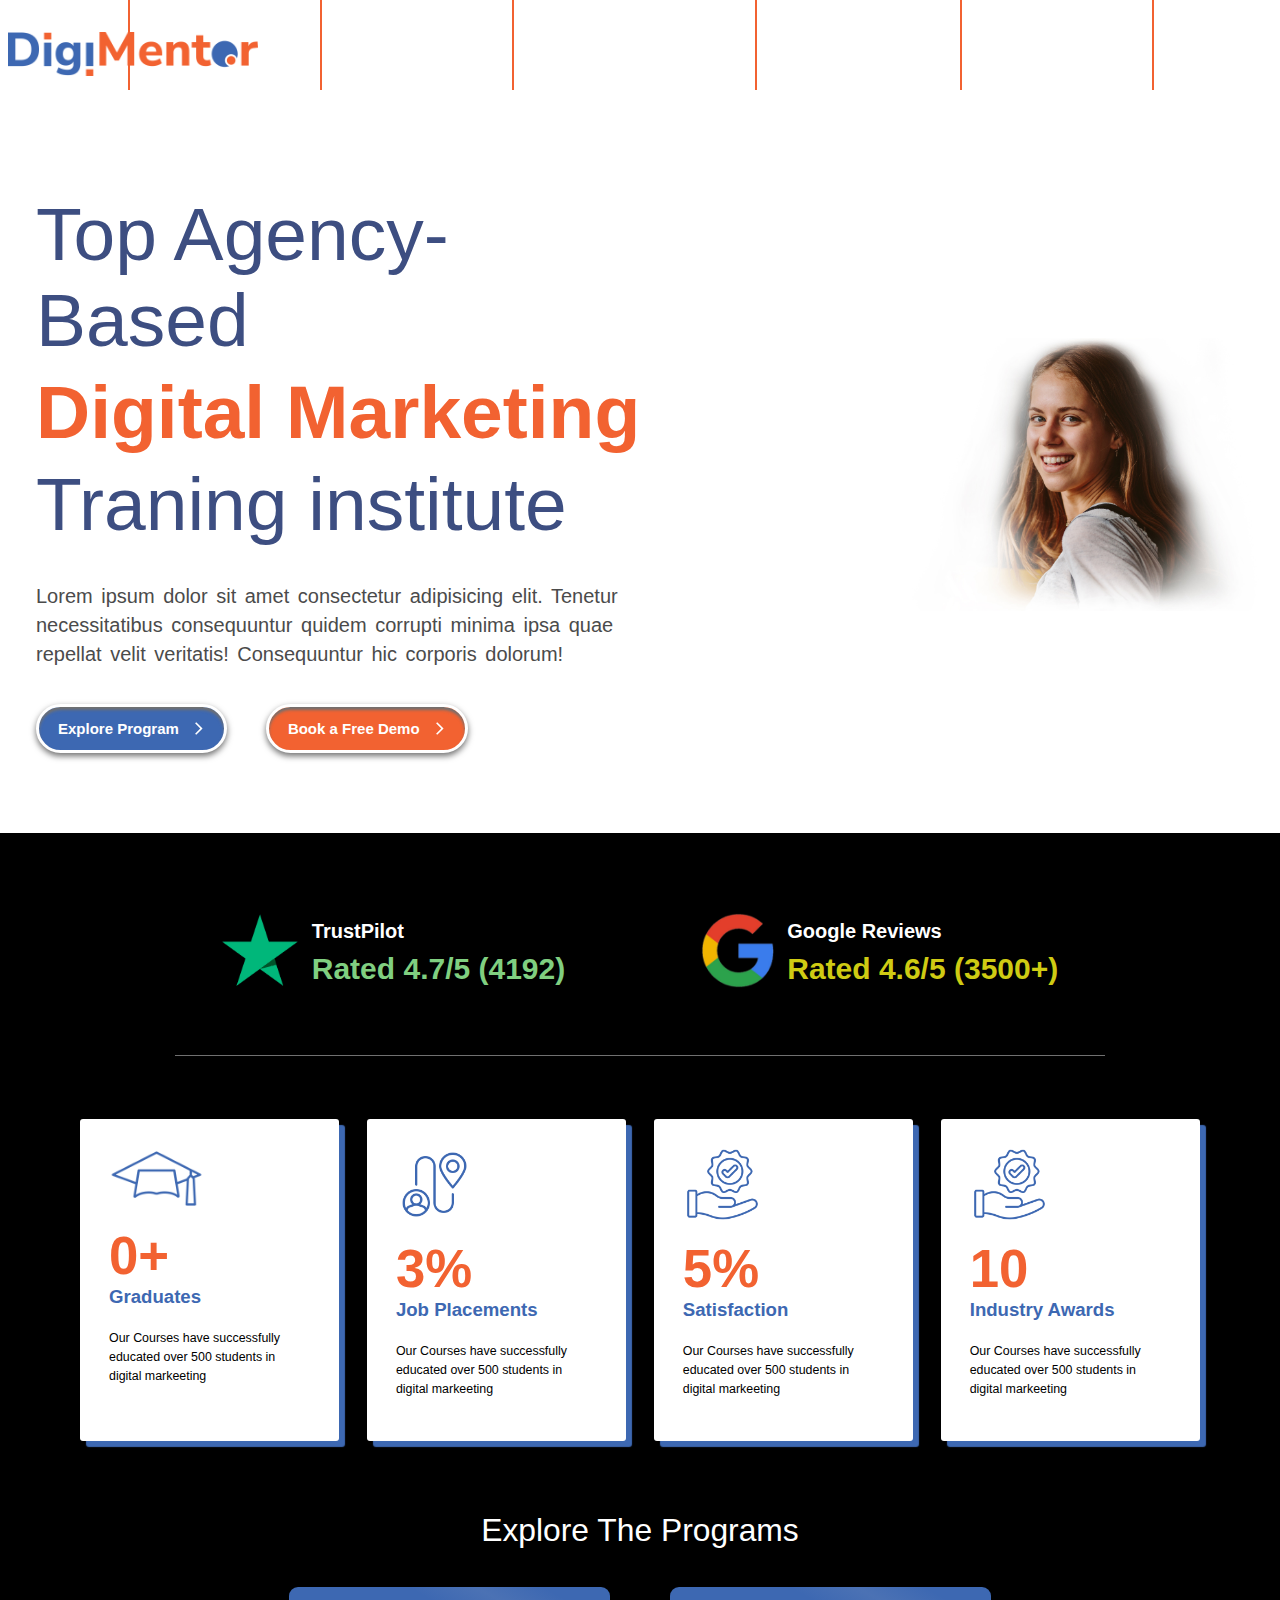
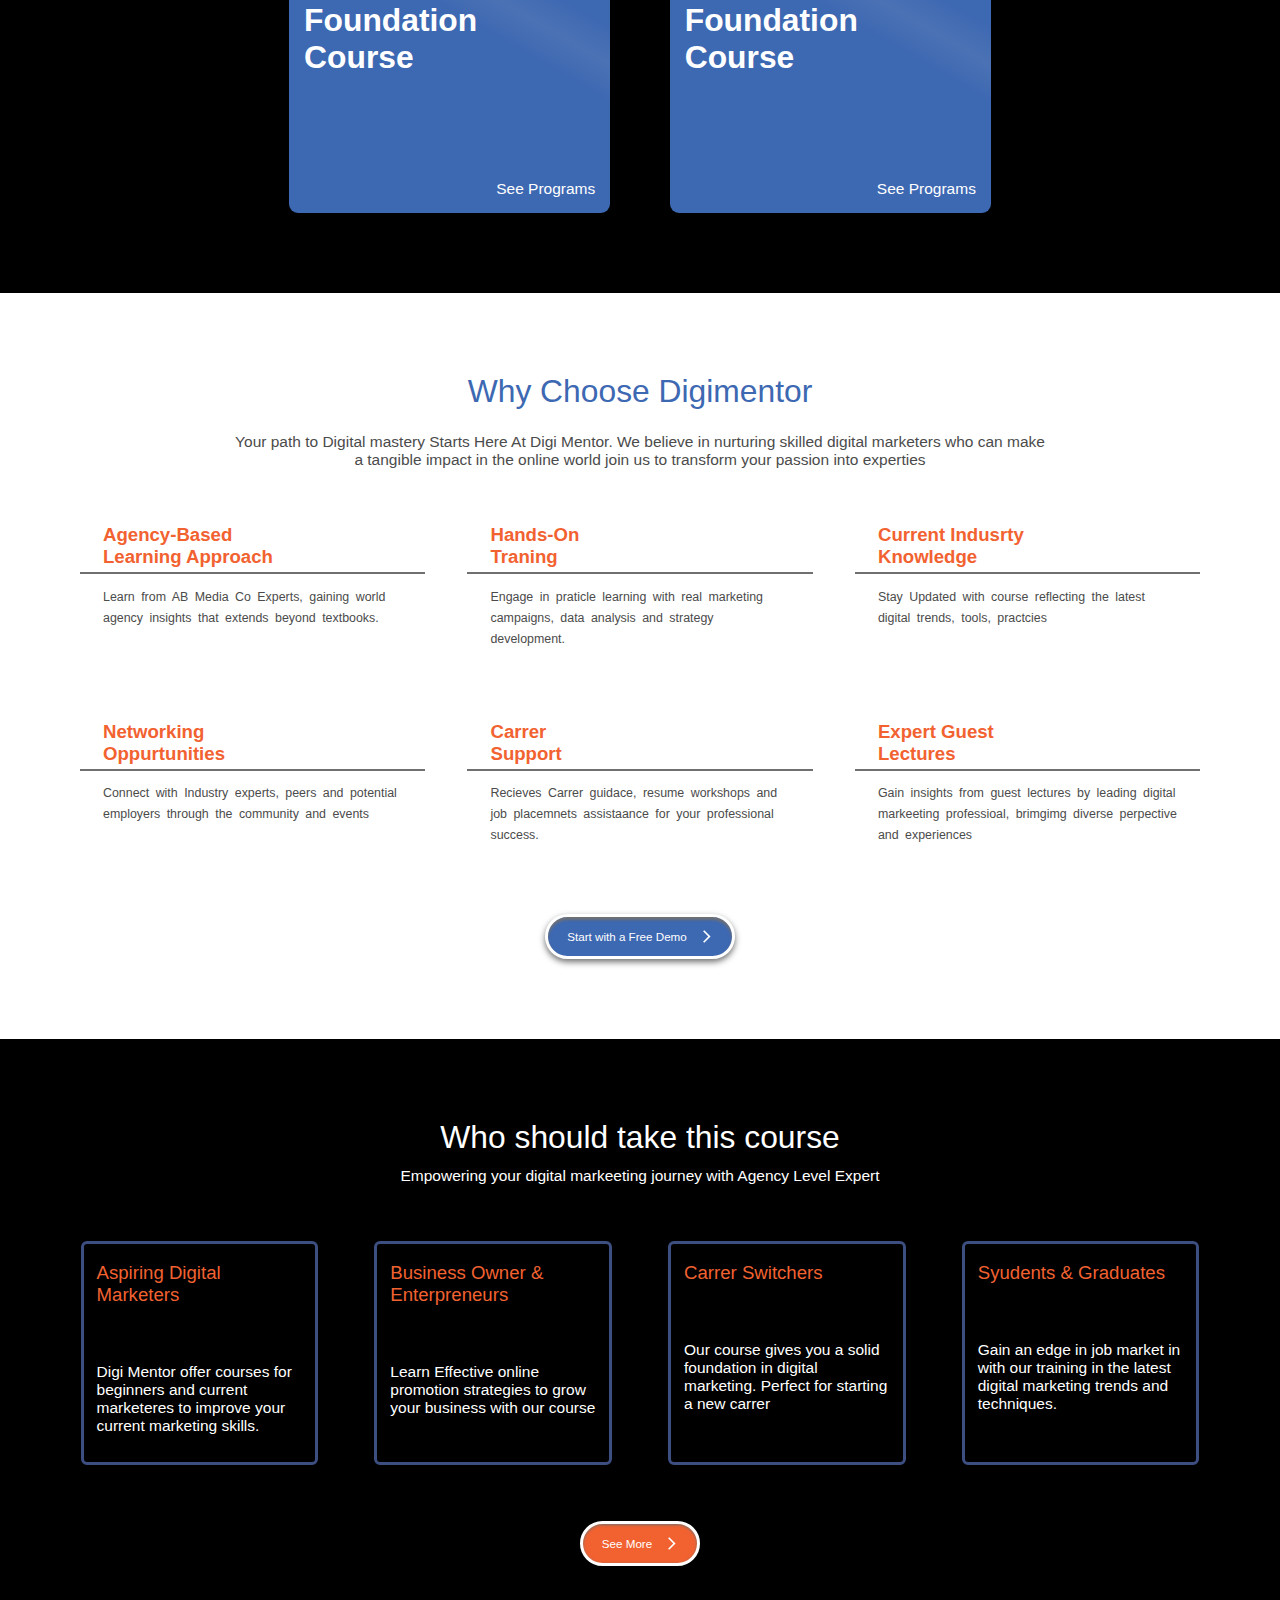
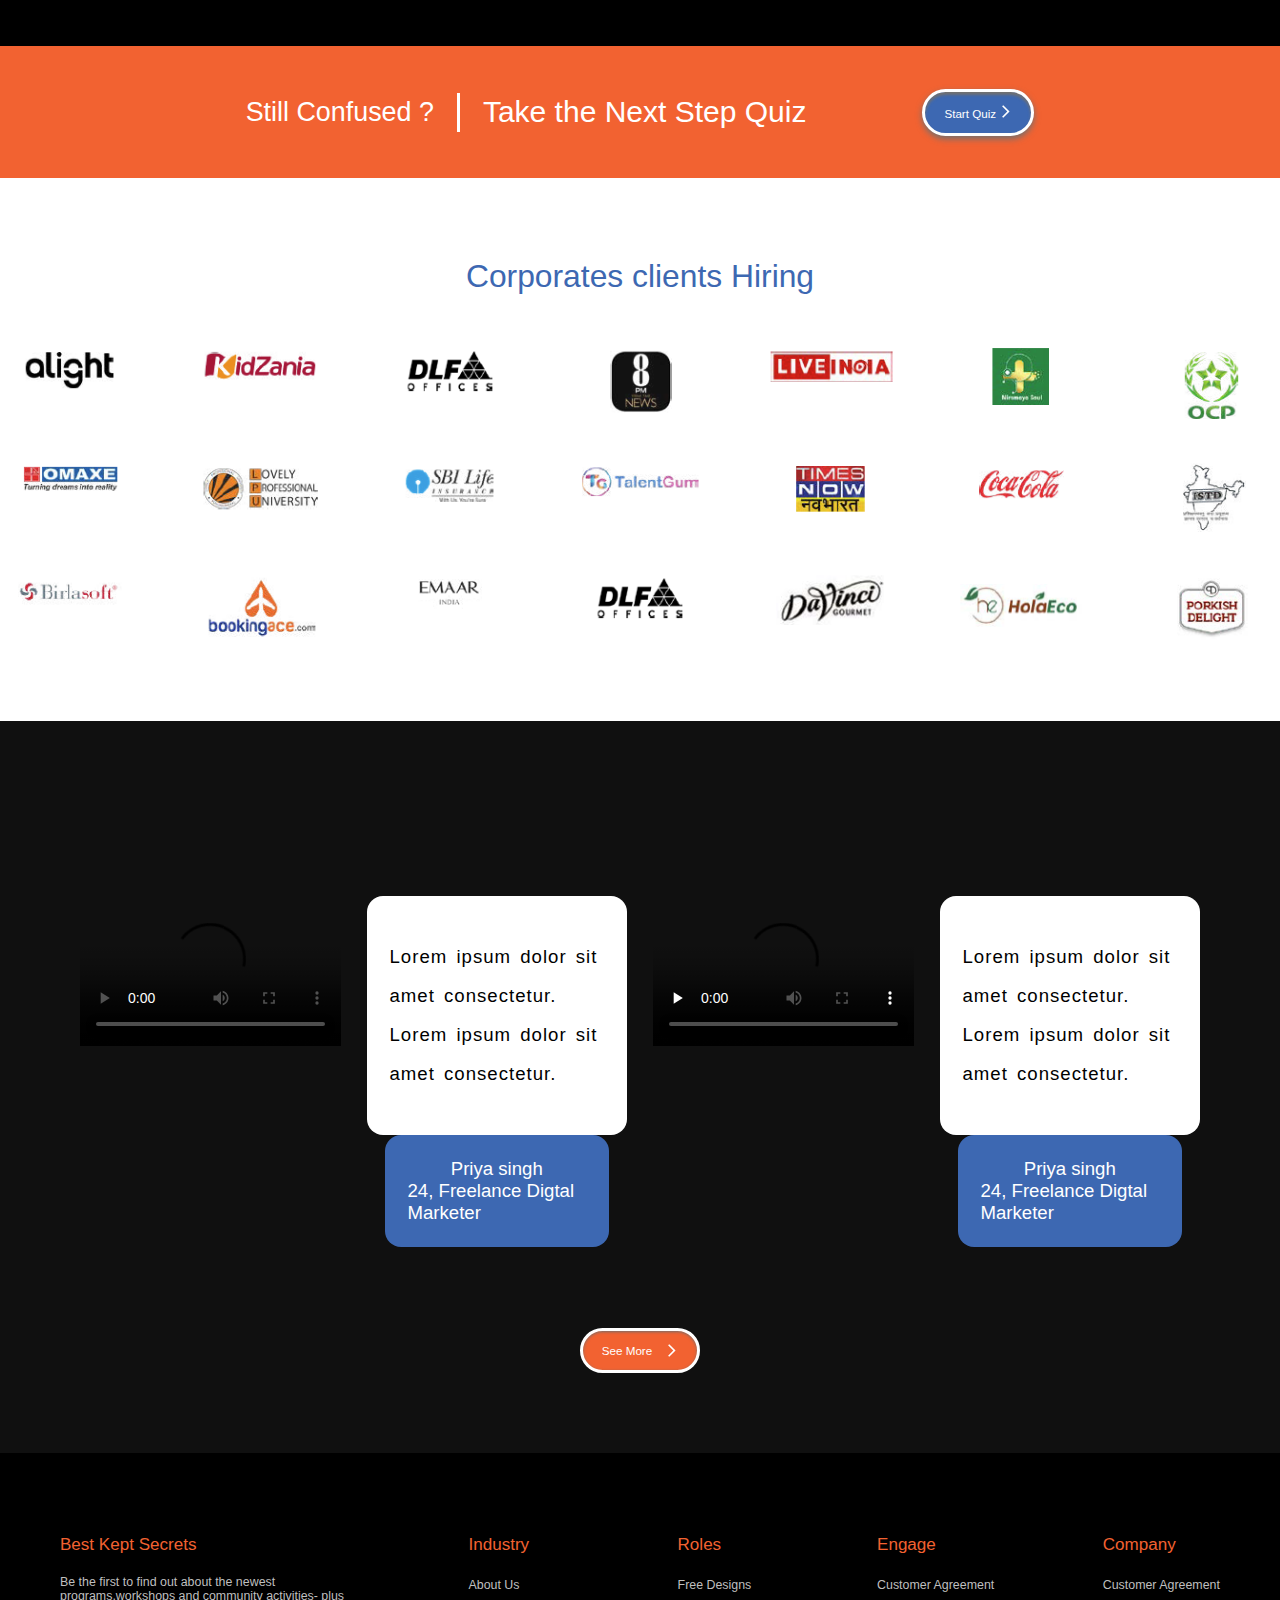
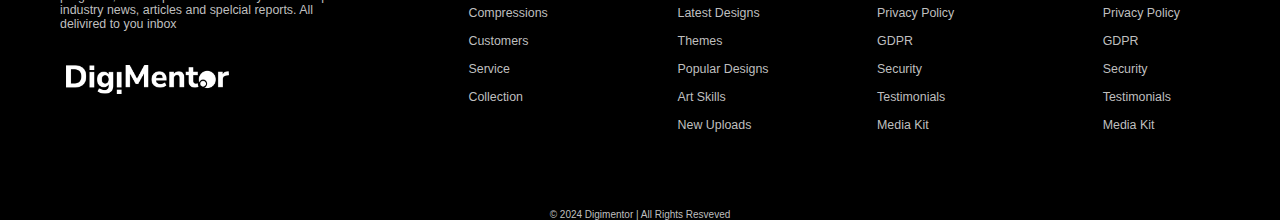
==== index.html @ bb0f3cc3 "Animation on logo" ====
<!DOCTYPE html>
<html lang="en">

<head>
    <meta charset="UTF-8">
    <meta name="viewport" content="width=device-width, initial-scale=1.0">
    <title>DIGIMENTOR</title>
    <link rel="preconnect" href="https://fonts.googleapis.com">
    <link rel="preconnect" href="https://fonts.gstatic.com" crossorigin>
    <link
        href="https://fonts.googleapis.com/css2?family=Nunito+Sans:ital,opsz,wght@0,6..12,200..1000;1,6..12,200..1000&display=swap"
        rel="stylesheet">
    <link rel="stylesheet" href="https://cdn.jsdelivr.net/npm/swiper@11/swiper-bundle.min.css" />
    <link rel="stylesheet" href="hp.css">
</head>

<body>

    <!-- <custom-header></custom-header> -->

    <div class="digi_whole light">

        <!-- animation -->
        <div class="allcol">
            <!-- <div class="grey_line1"> -->
            <div id="lineh1"></div>
            <!-- </div> -->
            <!-- <div class="grey_line2"> -->
            <div id="lineh2"></div>
            <!-- </div> -->
            <!-- <div class="grey_line3"> -->
            <div id="lineh3"></div>
            <!-- </div> -->
            <!-- <div class="grey_line6"> -->
            <div id="lineh6"></div>
            <!-- </div> -->
            <!-- <div class="grey_line4"> -->
            <div id="lineh4"></div>
            <!-- </div> -->
            <!-- <div class="grey_line5"> -->
            <div id="lineh5"></div>
            <!-- </div> -->
        </div>

        <div class="digimenu page-width">
            <div class="sitelogo">
                <img src="Assets/site-logo.png">
            </div>
            <div class="digioptions">
                <!-- <a href="">About</a>
                <a href="">Upskill Your Team</a> -->
                <!-- <div class="mob_optns">
                    <img src="Assets/" alt="menu">
                </div> -->
            </div>
        </div>


        <!-- top-banner -->
        <div class="swiper mySwiper swipe_style">
            <div class="swiper-wrapper">

                <div class="swiper-slide slide_style">
                    <div class="swipe_left_head">
                        <div class="head_pd">
                            <div class="pd_bold">
                                <p>Top Agency-Based</p><span>Digital Marketing</span>
                                <p>Traning institute</p>
                            </div>
                            <div class="pd_para">
                                Lorem ipsum dolor sit amet consectetur adipisicing elit. Tenetur necessitatibus
                                consequuntur quidem corrupti minima ipsa quae repellat velit veritatis! Consequuntur hic
                                corporis dolorum!
                            </div>
                        </div>
                        <div class="swipe_btn">

                            <div class="bannre_txt-btn bgcollght">
                                <span>Explore Program</span>
                                <svg width="13px" height="13px" viewBox="0 0 16 16"
                                    xmlns:dc="http://purl.org/dc/elements/1.1/"
                                    xmlns:cc="http://creativecommons.org/ns#"
                                    xmlns:rdf="http://www.w3.org/1999/02/22-rdf-syntax-ns#"
                                    xmlns="http://www.w3.org/2000/svg" id="svg2" version="1.1" fill="#fff"
                                    stroke="#fff">
                                    <g id="SVGRepo_bgCarrier" stroke-width="0"></g>
                                    <g id="SVGRepo_tracerCarrier" stroke-linecap="round" stroke-linejoin="round"></g>
                                    <g id="SVGRepo_iconCarrier">
                                        <metadata id="metadata7">
                                            <rdf:rdf>
                                                <cc:work>
                                                    <dc:format>image/svg+xml</dc:format>
                                                    <dc:type rdf:resource="http://purl.org/dc/dcmitype/StillImage">
                                                    </dc:type>
                                                    <dc:title></dc:title>
                                                    <dc:date>2021</dc:date>
                                                    <dc:creator>
                                                        <cc:agent>
                                                            <dc:title>Timothée Giet</dc:title>
                                                        </cc:agent>
                                                    </dc:creator>
                                                    <cc:license
                                                        rdf:resource="http://creativecommons.org/licenses/by-sa/4.0/">
                                                    </cc:license>
                                                </cc:work>
                                                <cc:license rdf:about="http://creativecommons.org/licenses/by-sa/4.0/">
                                                    <cc:permits
                                                        rdf:resource="http://creativecommons.org/ns#fffReproduction">
                                                    </cc:permits>
                                                    <cc:permits
                                                        rdf:resource="http://creativecommons.org/ns#fffDistribution">
                                                    </cc:permits>
                                                    <cc:requires rdf:resource="http://creativecommons.org/ns#fffNotice">
                                                    </cc:requires>
                                                    <cc:requires
                                                        rdf:resource="http://creativecommons.org/ns#fffAttribution">
                                                    </cc:requires>
                                                    <cc:permits
                                                        rdf:resource="http://creativecommons.org/ns#fffDerivativeWorks">
                                                    </cc:permits>
                                                    <cc:requires
                                                        rdf:resource="http://creativecommons.org/ns#fffShareAlike">
                                                    </cc:requires>
                                                </cc:license>
                                            </rdf:rdf>
                                        </metadata>
                                        <g id="layer1" transform="rotate(45 1254.793 524.438)">
                                            <path
                                                style="fill:#fff;fill-opacity:1;fill-rule:evenodd;stroke:none;stroke-width:1px;stroke-linecap:butt;stroke-linejoin:miter;stroke-opacity:1"
                                                d="M11.532 1048.341H9.536v-9h-9v-2h11z" id="path4179"></path>
                                        </g>
                                    </g>
                                </svg>
                            </div>


                            <div class="bannre_txt-btn bgcolorng">
                                <span> Book a Free Demo </span>
                                <svg width="13px" height="13px" viewBox="0 0 16 16"
                                    xmlns:dc="http://purl.org/dc/elements/1.1/"
                                    xmlns:cc="http://creativecommons.org/ns#"
                                    xmlns:rdf="http://www.w3.org/1999/02/22-rdf-syntax-ns#"
                                    xmlns="http://www.w3.org/2000/svg" id="svg2" version="1.1" fill="#fff"
                                    stroke="#fff">
                                    <g id="SVGRepo_bgCarrier" stroke-width="0"></g>
                                    <g id="SVGRepo_tracerCarrier" stroke-linecap="round" stroke-linejoin="round"></g>
                                    <g id="SVGRepo_iconCarrier">
                                        <metadata id="metadata7">
                                            <rdf:rdf>
                                                <cc:work>
                                                    <dc:format>image/svg+xml</dc:format>
                                                    <dc:type rdf:resource="http://purl.org/dc/dcmitype/StillImage">
                                                    </dc:type>
                                                    <dc:title></dc:title>
                                                    <dc:date>2021</dc:date>
                                                    <dc:creator>
                                                        <cc:agent>
                                                            <dc:title>Timothée Giet</dc:title>
                                                        </cc:agent>
                                                    </dc:creator>
                                                    <cc:license
                                                        rdf:resource="http://creativecommons.org/licenses/by-sa/4.0/">
                                                    </cc:license>
                                                </cc:work>
                                                <cc:license rdf:about="http://creativecommons.org/licenses/by-sa/4.0/">
                                                    <cc:permits
                                                        rdf:resource="http://creativecommons.org/ns#fffReproduction">
                                                    </cc:permits>
                                                    <cc:permits
                                                        rdf:resource="http://creativecommons.org/ns#fffDistribution">
                                                    </cc:permits>
                                                    <cc:requires rdf:resource="http://creativecommons.org/ns#fffNotice">
                                                    </cc:requires>
                                                    <cc:requires
                                                        rdf:resource="http://creativecommons.org/ns#fffAttribution">
                                                    </cc:requires>
                                                    <cc:permits
                                                        rdf:resource="http://creativecommons.org/ns#fffDerivativeWorks">
                                                    </cc:permits>
                                                    <cc:requires
                                                        rdf:resource="http://creativecommons.org/ns#fffShareAlike">
                                                    </cc:requires>
                                                </cc:license>
                                            </rdf:rdf>
                                        </metadata>
                                        <g id="layer1" transform="rotate(45 1254.793 524.438)">
                                            <path
                                                style="fill:#fff;fill-opacity:1;fill-rule:evenodd;stroke:none;stroke-width:1px;stroke-linecap:butt;stroke-linejoin:miter;stroke-opacity:1"
                                                d="M11.532 1048.341H9.536v-9h-9v-2h11z" id="path4179"></path>
                                        </g>
                                    </g>
                                </svg>
                            </div>

                        </div>
                    </div>
                    <div class="swipe_right_head">
                        <img src="Assets/banner.jpg" alt="banner">
                    </div>
                </div>


                <div class="swiper-slide slide_style">
                    <div class="swipe_left_head">
                        <div class="head_pd">
                            <div class="pd_bold">
                                <p>Top Agency-Based</p><span>Digital Marketing</span>
                                <p>Traning institute</p>
                            </div>
                            <div class="pd_para">
                                Lorem ipsum dolor sit amet consectetur adipisicing elit. Tenetur necessitatibus
                                consequuntur quidem corrupti minima ipsa quae repellat velit veritatis! Consequuntur hic
                                corporis dolorum!
                            </div>
                        </div>
                        <div class="swipe_btn">

                            <div class="bannre_txt-btn bgcollght">
                                <span>Explore Program</span>
                                <svg width="13px" height="13px" viewBox="0 0 16 16"
                                    xmlns:dc="http://purl.org/dc/elements/1.1/"
                                    xmlns:cc="http://creativecommons.org/ns#"
                                    xmlns:rdf="http://www.w3.org/1999/02/22-rdf-syntax-ns#"
                                    xmlns="http://www.w3.org/2000/svg" id="svg2" version="1.1" fill="#fff"
                                    stroke="#fff">
                                    <g id="SVGRepo_bgCarrier" stroke-width="0"></g>
                                    <g id="SVGRepo_tracerCarrier" stroke-linecap="round" stroke-linejoin="round"></g>
                                    <g id="SVGRepo_iconCarrier">
                                        <metadata id="metadata7">
                                            <rdf:rdf>
                                                <cc:work>
                                                    <dc:format>image/svg+xml</dc:format>
                                                    <dc:type rdf:resource="http://purl.org/dc/dcmitype/StillImage">
                                                    </dc:type>
                                                    <dc:title></dc:title>
                                                    <dc:date>2021</dc:date>
                                                    <dc:creator>
                                                        <cc:agent>
                                                            <dc:title>Timothée Giet</dc:title>
                                                        </cc:agent>
                                                    </dc:creator>
                                                    <cc:license
                                                        rdf:resource="http://creativecommons.org/licenses/by-sa/4.0/">
                                                    </cc:license>
                                                </cc:work>
                                                <cc:license rdf:about="http://creativecommons.org/licenses/by-sa/4.0/">
                                                    <cc:permits
                                                        rdf:resource="http://creativecommons.org/ns#fffReproduction">
                                                    </cc:permits>
                                                    <cc:permits
                                                        rdf:resource="http://creativecommons.org/ns#fffDistribution">
                                                    </cc:permits>
                                                    <cc:requires rdf:resource="http://creativecommons.org/ns#fffNotice">
                                                    </cc:requires>
                                                    <cc:requires
                                                        rdf:resource="http://creativecommons.org/ns#fffAttribution">
                                                    </cc:requires>
                                                    <cc:permits
                                                        rdf:resource="http://creativecommons.org/ns#fffDerivativeWorks">
                                                    </cc:permits>
                                                    <cc:requires
                                                        rdf:resource="http://creativecommons.org/ns#fffShareAlike">
                                                    </cc:requires>
                                                </cc:license>
                                            </rdf:rdf>
                                        </metadata>
                                        <g id="layer1" transform="rotate(45 1254.793 524.438)">
                                            <path
                                                style="fill:#fff;fill-opacity:1;fill-rule:evenodd;stroke:none;stroke-width:1px;stroke-linecap:butt;stroke-linejoin:miter;stroke-opacity:1"
                                                d="M11.532 1048.341H9.536v-9h-9v-2h11z" id="path4179"></path>
                                        </g>
                                    </g>
                                </svg>
                            </div>


                            <div class="bannre_txt-btn bgcolorng">
                                <span> Book a Free Demo </span>
                                <svg width="13px" height="13px" viewBox="0 0 16 16"
                                    xmlns:dc="http://purl.org/dc/elements/1.1/"
                                    xmlns:cc="http://creativecommons.org/ns#"
                                    xmlns:rdf="http://www.w3.org/1999/02/22-rdf-syntax-ns#"
                                    xmlns="http://www.w3.org/2000/svg" id="svg2" version="1.1" fill="#fff"
                                    stroke="#fff">
                                    <g id="SVGRepo_bgCarrier" stroke-width="0"></g>
                                    <g id="SVGRepo_tracerCarrier" stroke-linecap="round" stroke-linejoin="round"></g>
                                    <g id="SVGRepo_iconCarrier">
                                        <metadata id="metadata7">
                                            <rdf:rdf>
                                                <cc:work>
                                                    <dc:format>image/svg+xml</dc:format>
                                                    <dc:type rdf:resource="http://purl.org/dc/dcmitype/StillImage">
                                                    </dc:type>
                                                    <dc:title></dc:title>
                                                    <dc:date>2021</dc:date>
                                                    <dc:creator>
                                                        <cc:agent>
                                                            <dc:title>Timothée Giet</dc:title>
                                                        </cc:agent>
                                                    </dc:creator>
                                                    <cc:license
                                                        rdf:resource="http://creativecommons.org/licenses/by-sa/4.0/">
                                                    </cc:license>
                                                </cc:work>
                                                <cc:license rdf:about="http://creativecommons.org/licenses/by-sa/4.0/">
                                                    <cc:permits
                                                        rdf:resource="http://creativecommons.org/ns#fffReproduction">
                                                    </cc:permits>
                                                    <cc:permits
                                                        rdf:resource="http://creativecommons.org/ns#fffDistribution">
                                                    </cc:permits>
                                                    <cc:requires rdf:resource="http://creativecommons.org/ns#fffNotice">
                                                    </cc:requires>
                                                    <cc:requires
                                                        rdf:resource="http://creativecommons.org/ns#fffAttribution">
                                                    </cc:requires>
                                                    <cc:permits
                                                        rdf:resource="http://creativecommons.org/ns#fffDerivativeWorks">
                                                    </cc:permits>
                                                    <cc:requires
                                                        rdf:resource="http://creativecommons.org/ns#fffShareAlike">
                                                    </cc:requires>
                                                </cc:license>
                                            </rdf:rdf>
                                        </metadata>
                                        <g id="layer1" transform="rotate(45 1254.793 524.438)">
                                            <path
                                                style="fill:#fff;fill-opacity:1;fill-rule:evenodd;stroke:none;stroke-width:1px;stroke-linecap:butt;stroke-linejoin:miter;stroke-opacity:1"
                                                d="M11.532 1048.341H9.536v-9h-9v-2h11z" id="path4179"></path>
                                        </g>
                                    </g>
                                </svg>
                            </div>

                        </div>
                    </div>
                    <div class="swipe_right_head">
                        <img src="Assets/banner.jpg" alt="banner">
                    </div>
                </div>


                <div class="swiper-slide slide_style">
                    <div class="swipe_left_head">
                        <div class="head_pd">
                            <p>Top Agency-Based</p><span>Digital Marketing</span>
                            <p>Traning institute</p>
                        </div>
                        <div class="swipe_btn">
                            <div class="bannre_txt-btn bgcollght">Explore Program</div>
                            <div class="bannre_txt-btn bgcolorng">Book a Free Demo</div>
                        </div>
                    </div>
                    <div class="swipe_right_head">
                        <img src="Assets/banner.jpg" alt="banner">
                    </div>
                </div>

            </div>
        </div>

        <!-- Explore the programe -->
        <div class="explore_program behnd_scnc_sctn page-width">
            <div class=" prcnt_card_card-heading">
                <div class="prcnt_card_star">
                    <div class="icontxt">

                        <div class="greenicon">
                            <div class="greenlogo"><img src="Assets/star.png" alt="medal"></div>
                            <div class="medaltxt">
                                <h3>TrustPilot</h3>
                                <p>Rated 4.7/5 (4192)</p>
                            </div>
                        </div>

                        <div class="googleicon">
                            <div class="googleiconlogo"><img src="Assets/google.png" alt="medal"></div>
                            <div class="googleicontxt">
                                <h3>Google Reviews</h3>
                                <p>Rated 4.6/5 (3500+)</p>
                            </div>
                        </div>
                    </div>
                    <span></span>
                </div>

                <div class="exlore_card_box">

                    <div class="prcnt_card">
                        <div class="prcnt_card-inner">
                            <div class="prcnt_card-front">
                                <div class="crd_img">
                                    <img src="Assets/icon 1.png" alt="icon">
                                </div>
                                <div class="subtxt_prcnt">
                                    <div class="percent_head">
                                        <p data-target="500" class="count">0+</p>
                                        <span class="percent_heading">Graduates</span>
                                    </div>
                                    <div class="crd_prcnt_para">
                                        <p>Our Courses have successfully educated over 500 students in digital
                                            markeeting
                                        </p>
                                    </div>
                                    <!-- <img src="img_avatar.png" alt="Avatar" style="width:300px;height:300px;"> -->
                                </div>
                            </div>
                        </div>
                    </div>

                    <div class="prcnt_card">
                        <div class="prcnt_card-inner">
                            <div class="prcnt_card-front">
                                <div class="crd_img">
                                    <img src="Assets/icon 2.png" alt="icon">
                                </div>
                                <div class="subtxt_prcnt">
                                    <div class="percent_head">
                                        <p data-target="93" class="count">3%</p>
                                        <span class="percent_heading">Job Placements</span>
                                    </div>
                                    <div class="crd_prcnt_para">
                                        <p>Our Courses have successfully educated over 500 students in digital
                                            markeeting
                                        </p>
                                    </div>
                                    <!-- <img src="img_avatar.png" alt="Avatar" style="width:300px;height:300px;"> -->
                                </div>
                            </div>
                        </div>
                    </div>

                    <div class="prcnt_card">
                        <div class="prcnt_card-inner">
                            <div class="prcnt_card-front">
                                <div class="crd_img">
                                    <img src="Assets/icon 3.png" alt="icon">
                                </div>
                                <div class="subtxt_prcnt">
                                    <div class="percent_head">
                                        <p data-target="95" class="count">5%</p>
                                        <span class="percent_heading">Satisfaction</span>
                                    </div>
                                    <div class="crd_prcnt_para">
                                        <p>Our Courses have successfully educated over 500 students in digital
                                            markeeting
                                        </p>
                                    </div>
                                    <!-- <img src="img_avatar.png" alt="Avatar" style="width:300px;height:300px;"> -->
                                </div>
                            </div>
                        </div>
                    </div>

                    <div class="prcnt_card">
                        <div class="prcnt_card-inner">
                            <div class="prcnt_card-front">
                                <div class="crd_img">
                                    <img src="Assets/icon 3.png" alt="icon">
                                </div>
                                <div class="subtxt_prcnt">
                                    <div class="percent_head">
                                        <p data-target="101" calss="count">10</p>
                                        <span class="percent_heading">Industry Awards</span>
                                    </div>
                                    <div class="crd_prcnt_para">
                                        <p>Our Courses have successfully educated over 500 students in digital
                                            markeeting
                                        </p>
                                    </div>
                                    <!-- <img src="img_avatar.png" alt="Avatar" style="width:300px;height:300px;"> -->
                                </div>
                            </div>
                        </div>
                    </div>

                </div>
            </div>

            <div class="program_subsection">
                <h2 class="program_subsection-head">Explore The Programs</h2>

                <div class="program_card">

                    <div class="explore_card">
                        <p class="shine"></p>
                        <h2>Foundation<br> Course</h2>
                        <span>See Programs</span>
                    </div>

                    <div class="explore_card">
                        <p class="shine"></p>
                        <h2>Foundation<br> Course</h2>
                        <span>See Programs</span>
                    </div>

                </div>
            </div>

        </div>

        <!-- Why choose digimentor -->
        <div class="whydigimentor page-width">
            <div class="digimentor_head">
                <h2>Why Choose Digimentor</h2>
                <h3>Your path to Digital mastery Starts Here At Digi Mentor. We believe in nurturing skilled digital
                    marketers who can make<br> a tangible impact in the online world join us to transform your passion
                    into
                    experties </h3>
            </div>
            <div class="card_why-btn">
                <div class="digimentor_card">

                    <div class="card_text">
                        <h2><span>Agency-Based <br>Learning Approach</span></h2>
                        <span class="sec_divide"></span>
                        <p>Learn from AB Media Co Experts, gaining world agency insights that extends beyond textbooks.
                        </p>
                    </div>

                    <div class="card_text">
                        <h2><span>Hands-On <br>Traning</span></h2>
                        <span class="sec_divide"></span>
                        <p>Engage in praticle learning with real marketing campaigns, data analysis and strategy
                            development.</p>
                    </div>

                    <div class="card_text">
                        <h2><span>Current Indusrty <br> Knowledge</span></h2>
                        <span class="sec_divide"></span>
                        <p>Stay Updated with course reflecting the latest digital trends, tools, practcies </p>
                    </div>

                    <div class="card_text">
                        <h2><span>Networking <br> Oppurtunities</span></h2>
                        <span class="sec_divide"></span>
                        <p>Connect with Industry experts, peers and potential employers through the community and events
                        </p>
                    </div>

                    <div class="card_text">
                        <h2><span>Carrer <br> Support</span></h2>
                        <span class="sec_divide"></span>
                        <p>Recieves Carrer guidace, resume workshops and job placemnets assistaance for your
                            professional
                            success.</p>
                    </div>

                    <div class="card_text">
                        <h2><span>Expert Guest <br> Lectures</span></h2>
                        <span class="sec_divide"></span>
                        <p>Gain insights from guest lectures by leading digital markeeting professioal, brimgimg diverse
                            perpective and experiences</p>
                    </div>

                </div>
                <div class="whybtn">
                    <div class="txtbtndc"><span> Start with a Free Demo </span>
                        <svg width="13px" height="13px" viewBox="0 0 16 16" xmlns:dc="http://purl.org/dc/elements/1.1/"
                            xmlns:cc="http://creativecommons.org/ns#"
                            xmlns:rdf="http://www.w3.org/1999/02/22-rdf-syntax-ns#" xmlns="http://www.w3.org/2000/svg"
                            id="svg2" version="1.1" fill="#fff" stroke="#fff">
                            <g id="SVGRepo_bgCarrier" stroke-width="0"></g>
                            <g id="SVGRepo_tracerCarrier" stroke-linecap="round" stroke-linejoin="round"></g>
                            <g id="SVGRepo_iconCarrier">
                                <metadata id="metadata7">
                                    <rdf:rdf>
                                        <cc:work>
                                            <dc:format>image/svg+xml</dc:format>
                                            <dc:type rdf:resource="http://purl.org/dc/dcmitype/StillImage"></dc:type>
                                            <dc:title></dc:title>
                                            <dc:date>2021</dc:date>
                                            <dc:creator>
                                                <cc:agent>
                                                    <dc:title>Timothée Giet</dc:title>
                                                </cc:agent>
                                            </dc:creator>
                                            <cc:license rdf:resource="http://creativecommons.org/licenses/by-sa/4.0/">
                                            </cc:license>
                                        </cc:work>
                                        <cc:license rdf:about="http://creativecommons.org/licenses/by-sa/4.0/">
                                            <cc:permits rdf:resource="http://creativecommons.org/ns#fffReproduction">
                                            </cc:permits>
                                            <cc:permits rdf:resource="http://creativecommons.org/ns#fffDistribution">
                                            </cc:permits>
                                            <cc:requires rdf:resource="http://creativecommons.org/ns#fffNotice">
                                            </cc:requires>
                                            <cc:requires rdf:resource="http://creativecommons.org/ns#fffAttribution">
                                            </cc:requires>
                                            <cc:permits rdf:resource="http://creativecommons.org/ns#fffDerivativeWorks">
                                            </cc:permits>
                                            <cc:requires rdf:resource="http://creativecommons.org/ns#fffShareAlike">
                                            </cc:requires>
                                        </cc:license>
                                    </rdf:rdf>
                                </metadata>
                                <g id="layer1" transform="rotate(45 1254.793 524.438)">
                                    <path
                                        style="fill:#fff;fill-opacity:1;fill-rule:evenodd;stroke:none;stroke-width:1px;stroke-linecap:butt;stroke-linejoin:miter;stroke-opacity:1"
                                        d="M11.532 1048.341H9.536v-9h-9v-2h11z" id="path4179"></path>
                                </g>
                            </g>
                        </svg>
                    </div>
                </div>
            </div>
        </div>

        <!-- flip cards -->
        <div class="crdsec_btn page-width">
            <div class="card_and_heading">
                <div class="secard_head">
                    <h2>Who should take this course</h2>
                    <h3>Empowering your digital markeeting journey with Agency Level Expert</h3>
                </div>
                <div class="card_box">
                    <div class="front_card">

                        <div class="flip-card-inner">
                            <div class="flip-card-front">
                                <p>Aspiring Digital Marketers</p>
                                <!-- <img src="img_avatar.png" alt="Avatar" style="width:300px;height:300px;"> -->
                            </div>
                            <div class="flip-card-back">
                                <p>Digi Mentor offer courses for beginners and current marketeres to improve your
                                    current
                                    marketing
                                    skills.</p>
                            </div>
                        </div>
                    </div>

                    <div class="front_card">
                        <div class="flip-card-inner">
                            <div class="flip-card-front">
                                <p>Business Owner & Enterpreneurs</p>
                                <!-- <img src="img_avatar.png" alt="Avatar" style="width:300px;height:300px;"> -->
                            </div>
                            <div class="flip-card-back">
                                <p>Learn Effective online promotion strategies to grow your business with our course</p>
                            </div>
                        </div>
                    </div>

                    <div class="front_card">

                        <div class="flip-card-inner">
                            <div class="flip-card-front">
                                <p>Carrer Switchers</p>
                                <!-- <img src="img_avatar.png" alt="Avatar" style="width:300px;height:300px;"> -->
                            </div>
                            <div class="flip-card-back">
                                <p>Our course gives you a solid foundation in digital marketing. Perfect for starting a
                                    new
                                    carrer</p>
                            </div>
                        </div>
                    </div>


                    <div class="front_card">
                        <div class="flip-card-inner">
                            <div class="flip-card-front">
                                <p>Syudents & Graduates</p>
                                <!-- <img src="img_avatar.png" alt="Avatar" style="width:300px;height:300px;"> -->
                            </div>
                            <div class="flip-card-back">
                                <p>Gain an edge in job market in with our training in the latest digital marketing
                                    trends
                                    and
                                    techniques.</p>
                            </div>
                        </div>
                    </div>

                </div>
            </div>
            <div class="secbtn">
                <div class="btnstyle"><span>See More</span>
                    <svg width="13px" height="13px" viewBox="0 0 16 16" xmlns:dc="http://purl.org/dc/elements/1.1/"
                        xmlns:cc="http://creativecommons.org/ns#"
                        xmlns:rdf="http://www.w3.org/1999/02/22-rdf-syntax-ns#" xmlns="http://www.w3.org/2000/svg"
                        id="svg2" version="1.1" fill="#fff" stroke="#fff">
                        <g id="SVGRepo_bgCarrier" stroke-width="0"></g>
                        <g id="SVGRepo_tracerCarrier" stroke-linecap="round" stroke-linejoin="round"></g>
                        <g id="SVGRepo_iconCarrier">
                            <metadata id="metadata7">
                                <rdf:rdf>
                                    <cc:work>
                                        <dc:format>image/svg+xml</dc:format>
                                        <dc:type rdf:resource="http://purl.org/dc/dcmitype/StillImage"></dc:type>
                                        <dc:title></dc:title>
                                        <dc:date>2021</dc:date>
                                        <dc:creator>
                                            <cc:agent>
                                                <dc:title>Timothée Giet</dc:title>
                                            </cc:agent>
                                        </dc:creator>
                                        <cc:license rdf:resource="http://creativecommons.org/licenses/by-sa/4.0/">
                                        </cc:license>
                                    </cc:work>
                                    <cc:license rdf:about="http://creativecommons.org/licenses/by-sa/4.0/">
                                        <cc:permits rdf:resource="http://creativecommons.org/ns#fffReproduction">
                                        </cc:permits>
                                        <cc:permits rdf:resource="http://creativecommons.org/ns#fffDistribution">
                                        </cc:permits>
                                        <cc:requires rdf:resource="http://creativecommons.org/ns#fffNotice">
                                        </cc:requires>
                                        <cc:requires rdf:resource="http://creativecommons.org/ns#fffAttribution">
                                        </cc:requires>
                                        <cc:permits rdf:resource="http://creativecommons.org/ns#fffDerivativeWorks">
                                        </cc:permits>
                                        <cc:requires rdf:resource="http://creativecommons.org/ns#fffShareAlike">
                                        </cc:requires>
                                    </cc:license>
                                </rdf:rdf>
                            </metadata>
                            <g id="layer1" transform="rotate(45 1254.793 524.438)">
                                <path
                                    style="fill:#fff;fill-opacity:1;fill-rule:evenodd;stroke:none;stroke-width:1px;stroke-linecap:butt;stroke-linejoin:miter;stroke-opacity:1"
                                    d="M11.532 1048.341H9.536v-9h-9v-2h11z" id="path4179"></path>
                            </g>
                        </g>
                    </svg>
                </div>
            </div>
        </div>

        <!-- corporate section -->

        <div class="clients_hiring">
            <div class="confused">
                <div class="hdng_span">
                    <h2>Still Confused ?</h2>
                    <span></span>
                    <p>Take the Next Step Quiz</p>
                </div>
                <a href="" class="confused_lnk">
                    <div><span>Start Quiz</span>
                        <svg width="13px" height="13px" viewBox="0 0 16 16" xmlns:dc="http://purl.org/dc/elements/1.1/"
                            xmlns:cc="http://creativecommons.org/ns#"
                            xmlns:rdf="http://www.w3.org/1999/02/22-rdf-syntax-ns#" xmlns="http://www.w3.org/2000/svg"
                            id="svg2" version="1.1" fill="#fff" stroke="#fff">
                            <g id="SVGRepo_bgCarrier" stroke-width="0"></g>
                            <g id="SVGRepo_tracerCarrier" stroke-linecap="round" stroke-linejoin="round"></g>
                            <g id="SVGRepo_iconCarrier">
                                <metadata id="metadata7">
                                    <rdf:rdf>
                                        <cc:work>
                                            <dc:format>image/svg+xml</dc:format>
                                            <dc:type rdf:resource="http://purl.org/dc/dcmitype/StillImage"></dc:type>
                                            <dc:title></dc:title>
                                            <dc:date>2021</dc:date>
                                            <dc:creator>
                                                <cc:agent>
                                                    <dc:title>Timothée Giet</dc:title>
                                                </cc:agent>
                                            </dc:creator>
                                            <cc:license rdf:resource="http://creativecommons.org/licenses/by-sa/4.0/">
                                            </cc:license>
                                        </cc:work>
                                        <cc:license rdf:about="http://creativecommons.org/licenses/by-sa/4.0/">
                                            <cc:permits rdf:resource="http://creativecommons.org/ns#fffReproduction">
                                            </cc:permits>
                                            <cc:permits rdf:resource="http://creativecommons.org/ns#fffDistribution">
                                            </cc:permits>
                                            <cc:requires rdf:resource="http://creativecommons.org/ns#fffNotice">
                                            </cc:requires>
                                            <cc:requires rdf:resource="http://creativecommons.org/ns#fffAttribution">
                                            </cc:requires>
                                            <cc:permits rdf:resource="http://creativecommons.org/ns#fffDerivativeWorks">
                                            </cc:permits>
                                            <cc:requires rdf:resource="http://creativecommons.org/ns#fffShareAlike">
                                            </cc:requires>
                                        </cc:license>
                                    </rdf:rdf>
                                </metadata>
                                <g id="layer1" transform="rotate(45 1254.793 524.438)">
                                    <path
                                        style="fill:#fff;fill-opacity:1;fill-rule:evenodd;stroke:none;stroke-width:1px;stroke-linecap:butt;stroke-linejoin:miter;stroke-opacity:1"
                                        d="M11.532 1048.341H9.536v-9h-9v-2h11z" id="path4179"></path>
                                </g>
                            </g>
                        </svg>
                    </div>
                </a>
            </div>
            <div class="logo">
                <h2>Corporates clients Hiring</h2>
                <div class="client_img">

                    <div class="swiper mySwiper1">
                        <div class="swiper-wrapper">

                            <div class="swiper-slide">
                                <div class="box_part">
                                    <img src="Assets/Client logos/logo 1.png" alt="">
                                </div>
                            </div>

                            <div class="swiper-slide">
                                <div class="box_part">
                                    <img src="Assets/Client logos/logo 2.png" alt="">
                                </div>
                            </div>
                            <div class="swiper-slide">
                                <div class="box_part">
                                    <img src="Assets/Client logos/logo 3.png" alt="">
                                </div>
                            </div>
                            <div class="swiper-slide">
                                <div class="box_part">
                                    <img src="Assets/Client logos/logo 4.png" alt="">
                                </div>
                            </div>
                            <div class="swiper-slide">
                                <div class="box_part">
                                    <img src="Assets/Client logos/logo 5.png" alt="">
                                </div>
                            </div>

                            <div class="swiper-slide">
                                <div class="box_part">
                                    <img src="Assets/Client logos/logo 6.png" alt="">
                                </div>
                            </div>

                            <div class="swiper-slide">
                                <div class="box_part">
                                    <img src="Assets/Client logos/logo 7.png" alt="">
                                </div>
                            </div>

                            <div class="swiper-slide">
                                <div class="box_part">
                                    <img src="Assets/Client logos/logo 8.png" alt="">
                                </div>
                            </div>
                        </div>
                    </div>

                    <div dir="rtl" class="swiper mySwiper2 scnd_sld_mrgn">
                        <div class="swiper-wrapper">

                            <div class="swiper-slide">
                                <div class="box_part">
                                    <img src="Assets/Client logos/logo 9.png" alt="">
                                </div>
                            </div>
                            <div class="swiper-slide">
                                <div class="box_part">
                                    <img src="Assets/Client logos/logo 10.png" alt="">
                                </div>
                            </div>
                            <div class="swiper-slide">
                                <div class="box_part">
                                    <img src="Assets/Client logos/logo 11.png" alt="">
                                </div>
                            </div>

                            <div class="swiper-slide">
                                <div class="box_part">
                                    <img src="Assets/Client logos/logo 12.png" alt="">
                                </div>
                            </div>

                            <div class="swiper-slide">
                                <div class="box_part">
                                    <img src="Assets/Client logos/logo 13.png" alt="">
                                </div>
                            </div>

                            <div class="swiper-slide">
                                <div class="box_part">
                                    <img src="Assets/Client logos/logo 14.png" alt="">
                                </div>
                            </div>

                            <div class="swiper-slide">
                                <div class="box_part">
                                    <img src="Assets/Client logos/logo 15.png" alt="">
                                </div>
                            </div>

                            <div class="swiper-slide">
                                <div class="box_part">
                                    <img src="Assets/Client logos/logo 16.png" alt="">
                                </div>
                            </div>
                        </div>
                    </div>

                    <div class="swiper mySwiper3">
                        <div class="swiper-wrapper">

                            <div class="swiper-slide">
                                <div class="box_part">
                                    <img src="Assets/Client logos/logo 17.png" alt="">
                                </div>
                            </div>
                            <div class="swiper-slide">
                                <div class="box_part">
                                    <img src="Assets/Client logos/logo 18.png" alt="">
                                </div>
                            </div>
                            <div class="swiper-slide">
                                <div class="box_part">
                                    <img src="Assets/Client logos/logo 19.png" alt="">
                                </div>
                            </div>
                            <div class="swiper-slide">
                                <div class="box_part">
                                    <img src="Assets/Client logos/logo 3.png" alt="">
                                </div>
                            </div>
                            <div class="swiper-slide">
                                <div class="box_part">
                                    <img src="Assets/Client logos/logo 20.png" alt="">
                                </div>
                            </div>

                            <div class="swiper-slide">
                                <div class="box_part">
                                    <img src="Assets/Client logos/logo 23.png" alt="">
                                </div>
                            </div>

                            <div class="swiper-slide">
                                <div class="box_part">
                                    <img src="Assets/Client logos/logo 22.png" alt="">
                                </div>
                            </div>

                            <div class="swiper-slide">
                                <div class="box_part">
                                    <img src="Assets/Client logos/logo 21.png" alt="">
                                </div>
                            </div>

                        </div>
                    </div>
                </div>


            </div>
        </div>

        <!-- hear it -->
        <div class="videotxt page-width">

            <div class="hear_txt">
                <h2></h2>
            </div>

            <div class="sec-style">

                <div class="opensrc">
                    <video controls
                        src="https://archive.org/download/BigBuckBunny_124/Content/big_buck_bunny_720p_surround.mp4"
                        poster="https://peach.blender.org/wp-content/uploads/title_anouncement.jpg?x11217" width="620">
                        Sorry, your browser doesn't support embedded videos, but don't worry, you can
                        <a href="https://archive.org/details/BigBuckBunny_124">download it</a>
                        and watch it with your favorite video player!
                    </video>

                </div>

                <div class="opensrc">
                    <div class="hearpara">
                        <p>Lorem ipsum dolor sit amet consectetur. Lorem ipsum dolor sit amet consectetur.</p>
                    </div>
                    <div class="student">
                        <span>Priya singh</span>
                        <span>24, Freelance Digtal Marketer</span>
                    </div>
                </div>

                <div class="opensrc">
                    <video controls loop preload="none"
                        src="https://archive.org/download/BigBuckBunny_124/Content/big_buck_bunny_720p_surround.mp4"
                        poster="https://peach.blender.org/wp-content/uploads/title_anouncement.jpg?x11217" width="620">
                        Sorry, your browser doesn't support embedded videos, but don't worry, you can
                        <a href="https://archive.org/details/BigBuckBunny_124">download it</a>
                        and watch it with your favorite video player!
                    </video>
                </div>

                <div class="opensrc">
                    <div class="hearpara">
                        <p>Lorem ipsum dolor sit amet consectetur. Lorem ipsum dolor sit amet consectetur.</p>
                    </div>
                    <div class="student">
                        <span>Priya singh</span>
                        <span>24, Freelance Digtal Marketer</span>
                    </div>
                </div>

            </div>

            <a href="#">
                <div class="videotxt_btn">
                    <span>See More</span>
                    <svg width="13px" height="13px" viewBox="0 0 16 16" xmlns:dc="http://purl.org/dc/elements/1.1/"
                        xmlns:cc="http://creativecommons.org/ns#"
                        xmlns:rdf="http://www.w3.org/1999/02/22-rdf-syntax-ns#" xmlns="http://www.w3.org/2000/svg"
                        id="svg2" version="1.1" fill="#fff" stroke="#fff">
                        <g id="SVGRepo_bgCarrier" stroke-width="0"></g>
                        <g id="SVGRepo_tracerCarrier" stroke-linecap="round" stroke-linejoin="round"></g>
                        <g id="SVGRepo_iconCarrier">
                            <metadata id="metadata7">
                                <rdf:rdf>
                                    <cc:work>
                                        <dc:format>image/svg+xml</dc:format>
                                        <dc:type rdf:resource="http://purl.org/dc/dcmitype/StillImage"></dc:type>
                                        <dc:title></dc:title>
                                        <dc:date>2021</dc:date>
                                        <dc:creator>
                                            <cc:agent>
                                                <dc:title>Timothée Giet</dc:title>
                                            </cc:agent>
                                        </dc:creator>
                                        <cc:license rdf:resource="http://creativecommons.org/licenses/by-sa/4.0/">
                                        </cc:license>
                                    </cc:work>
                                    <cc:license rdf:about="http://creativecommons.org/licenses/by-sa/4.0/">
                                        <cc:permits rdf:resource="http://creativecommons.org/ns#fffReproduction">
                                        </cc:permits>
                                        <cc:permits rdf:resource="http://creativecommons.org/ns#fffDistribution">
                                        </cc:permits>
                                        <cc:requires rdf:resource="http://creativecommons.org/ns#fffNotice">
                                        </cc:requires>
                                        <cc:requires rdf:resource="http://creativecommons.org/ns#fffAttribution">
                                        </cc:requires>
                                        <cc:permits rdf:resource="http://creativecommons.org/ns#fffDerivativeWorks">
                                        </cc:permits>
                                        <cc:requires rdf:resource="http://creativecommons.org/ns#fffShareAlike">
                                        </cc:requires>
                                    </cc:license>
                                </rdf:rdf>
                            </metadata>
                            <g id="layer1" transform="rotate(45 1254.793 524.438)">
                                <path
                                    style="fill:#fff;fill-opacity:1;fill-rule:evenodd;stroke:none;stroke-width:1px;stroke-linecap:butt;stroke-linejoin:miter;stroke-opacity:1"
                                    d="M11.532 1048.341H9.536v-9h-9v-2h11z" id="path4179"></path>
                            </g>
                        </g>
                    </svg>
                </div>
            </a>

        </div>
    </div>

    <!-- foot -->
    <section class="footer">
        <div class="footer-row">
            <div class="footer-col para_and_ttl">
                <h4 class="footer_col_frsthdng">Best Kept Secrets</h4>
                <p>
                    Be the first to find out about the newest programs,workshops and community activities- plus
                    industry news, articles and spelcial reports. All delivired to you inbox
                </p>
                <div class="img_lst">
                    <img src="Assets/footer-logo.png" alt="">
                </div>
            </div>
            <div class="footer-col">
                <h4>Industry</h4>
                <ul class="links">
                    <li><a href="#">About Us</a></li>
                    <li><a href="#">Compressions</a></li>
                    <li><a href="#">Customers</a></li>
                    <li><a href="#">Service</a></li>
                    <li><a href="#">Collection</a></li>
                </ul>
            </div>
            <div class="footer-col">
                <h4>Roles</h4>
                <ul class="links">
                    <li><a href="#">Free Designs</a></li>
                    <li><a href="#">Latest Designs</a></li>
                    <li><a href="#">Themes</a></li>
                    <li><a href="#">Popular Designs</a></li>
                    <li><a href="#">Art Skills</a></li>
                    <li><a href="#">New Uploads</a></li>
                </ul>
            </div>
            <div class="footer-col">
                <h4>Engage</h4>
                <ul class="links">
                    <li><a href="#">Customer Agreement</a></li>
                    <li><a href="#">Privacy Policy</a></li>
                    <li><a href="#">GDPR</a></li>
                    <li><a href="#">Security</a></li>
                    <li><a href="#">Testimonials</a></li>
                    <li><a href="#">Media Kit</a></li>
                </ul>
            </div>
            <div class="footer-col">
                <!-- <form action="#">
                        <input type="text" placeholder="Your email" required>
                        <button type="submit">SUBSCRIBE</button>
                    </form> -->
                <h4>Company</h4>
                <ul class="links">
                    <li><a href="#">Customer Agreement</a></li>
                    <li><a href="#">Privacy Policy</a></li>
                    <li><a href="#">GDPR</a></li>
                    <li><a href="#">Security</a></li>
                    <li><a href="#">Testimonials</a></li>
                    <li><a href="#">Media Kit</a></li>
                </ul>
                <!-- <div class="icons">
                        <i class="fa-brands fa-facebook-f"></i>
                        <i class="fa-brands fa-twitter"></i>
                        <i class="fa-brands fa-linkedin"></i>
                        <i class="fa-brands fa-github"></i>
                    </div> -->
            </div>
        </div>
        <div class="year"><p> &copy; 2024 Digimentor | All  Rights Resveved</p></div>
    </section>


    <!-- <custom-footer></custom-footer> -->

    <script src="https://cdn.jsdelivr.net/npm/swiper@11/swiper-bundle.min.js"></script>

    <!-- Initialize Swiper -->
    <script>
        var swiper = new Swiper(".mySwiper", {
            slidesPerView: 1,
            spaceBetween: 20,
        });



        var swiper1 = new Swiper(".mySwiper1", {
            slidesPerView: 3,
            spaceBetween: 30,
            loop: true,
            breakpoints: {
                768: {
                    slidesPerView: 4,
                    spaceBetween: 40,
                },
                1024: {
                    slidesPerView: 7,
                    spaceBetween: 50,
                },
            },
            autoplay: {
                delay: 2500,
                disableOnInteraction: false,
            },
            pagination: {
                clickable: true,
            },
        });
        var swiper2 = new Swiper(".mySwiper2", {
            slidesPerView: 3,
            spaceBetween: 30,
            loop: true,
            breakpoints: {
                768: {
                    slidesPerView: 4,
                    spaceBetween: 40,
                },
                1024: {
                    slidesPerView: 7,
                    spaceBetween: 50,
                },
            },
            autoplay: {
                delay: 2500,
                disableOnInteraction: false,
            },
            pagination: {
                clickable: true,
            },
        });
        var swiper3 = new Swiper(".mySwiper3", {
            slidesPerView: 3,
            spaceBetween: 30,
            loop: true,
            breakpoints: {
                768: {
                    slidesPerView: 4,
                    spaceBetween: 40,
                },
                1024: {
                    slidesPerView: 7,
                    spaceBetween: 50,
                },
            },
            autoplay: {
                delay: 2500,
                disableOnInteraction: false,
            },
            pagination: {
                clickable: true,
            },
        });

    </script>

    <script>
        const speed = 200; // Slower speed for smoother increments on mobile devices
        const minIncrement = 1; // Minimum increment value

        function incrementCounters(counter) {
            const updateCount = () => {
                const target = parseInt(counter.getAttribute("data-target"));
                const count = parseInt(counter.innerText);

                // Calculate increment as a percentage of the target value or a minimum increment
                let increment = Math.max(minIncrement, Math.ceil(target * 0.01)); // Use 1% of the target or the minimum increment

                // Update the counter value
                if (count < target) {
                    const newCount = count + increment;
                    counter.innerText = newCount > target ? target : newCount;
                    setTimeout(updateCount, 50); // Adjust timing for smoother animation
                } else {
                    counter.innerText = target;
                }
            };

            updateCount();
        }

        function checkIfInView() {
            const element = document.querySelector('.behnd_scnc_sctn');
            if (!element) return; // Early return if the element is not found

            const oTop = element.getBoundingClientRect().top;
            const windowHeight = window.innerHeight || document.documentElement.clientHeight;
            const isVisible = oTop < windowHeight && oTop >= 0;

            if (isVisible) {
                const counters = document.querySelectorAll('.count');
                counters.forEach(incrementCounters);
                // Remove observer since it's not needed anymore
                observer.unobserve(element);
            }
        }

        const observerOptions = {
            root: null,
            rootMargin: '0px',
            threshold: [0.1, 0.5] // Adjusted thresholds for better detection
        };

        const observer = new IntersectionObserver((entries) => {
            entries.forEach((entry) => {
                if (entry.isIntersecting) {
                    checkIfInView();
                    observer.unobserve(entry.target);
                }
            });
        }, observerOptions);

        // Observe the target section
        const targetSection = document.querySelector('.behnd_scnc_sctn');
        if (targetSection) {
            observer.observe(targetSection);
        }

    </script>
    <script src="custom_element.js"></script>

</body>

</html>
---- hp.css ----
body {
    font-family: 'Nunito', sans-serif;
    margin: 0;
}

.page-width {
    padding: 80px 80px;
}

.explore_card{

    /* background:-webkit-linear-gradient(top,rgba(255,255,255,0.1),transparent);
    box-shadow: inset 5px 5px 20px rgba(255,255,255,0.1); */
    -webkit-animation: shimmy 3s ease-in-out infinite;
    overflow: hidden;
  }

  #light {
    position: relative;
    top: 150px;
    width: 100%;
}

.grey_line1{
    height: 100vh;
    left: 10%;
    position: absolute;
    width: 2px;
    background: #101010;
    display: block;
    z-index: 9;
}

.grey_line2{
    height: 100vh;
    left: 25%;
    position: absolute;
    width: 2px;
    background: #101010;
    display: block;
    z-index: 9;
}

.grey_line3{
    height: 100vh;
    left: 40%;
    position: absolute;
    width: 2px;
    background: #101010;
    display: block;
    z-index: 9;
}

.grey_line4{
    height: 100vh;
    left: 75%;
    position: absolute;
    width: 2px;
    background: #101010;
    display: block;
    z-index: 9;
}

.grey_line5{
    height: 100vh;
    left: 90%;
    position: absolute;
    width: 2px;
    background: #101010;
    display: block;
    z-index: 9;
}

.grey_line6{
    height: 100vh;
    left: 59%;
    position: absolute;
    width: 2px;
    background: #101010;
    display: block;
    z-index: 9;
}

#lineh1 {
    position: fixed; /* Use fixed positioning to keep the line moving down the whole page */
    top: 0; /* Start at the top of the page */
    left: 10%;
    width: 2px; /* Width of the line */
    height: 10vh; /* Define the height of the line as the full height of the viewport */
    background: #F26231; /* Set the line color */
    animation: lineH 3s 1s infinite linear; /* Animation duration, delay, and type */
    z-index: 9;
}

#lineh2 {
    position: fixed; /* Use fixed positioning to keep the line moving down the whole page */
    top: 0; /* Start at the top of the page */
    left: 25%;
    width: 2px; /* Width of the line */
    height: 10vh; /* Define the height of the line as the full height of the viewport */
    background: #F26231; /* Set the line color */
    animation: lineH 2s 2s infinite linear; /* Animation duration, delay, and type */
    z-index: 9;
}

#lineh3 {
    position: fixed; /* Use fixed positioning to keep the line moving down the whole page */
    top: 0; /* Start at the top of the page */
    left: 40%;
    width: 2px; /* Width of the line */
    height: 10vh; /* Define the height of the line as the full height of the viewport */
    background: #F26231; /* Set the line color */
    animation: lineH 3s 3s infinite linear; /* Animation duration, delay, and type */
    z-index: 9;
}

#lineh4 {
    position: fixed; /* Use fixed positioning to keep the line moving down the whole page */
    top: 0; /* Start at the top of the page */
    left: 75%;
    width: 2px; /* Width of the line */
    height: 10vh; /* Define the height of the line as the full height of the viewport */
    background: #F26231; /* Set the line color */
    animation: lineH 2s 1s infinite linear; /* Animation duration, delay, and type */
    z-index: 9;
}

#lineh5 {
    position: fixed; /* Use fixed positioning to keep the line moving down the whole page */
    top: 0; /* Start at the top of the page */
    left: 90%;
    width: 2px; /* Width of the line */
    height: 10vh; /* Define the height of the line as the full height of the viewport */
    background: #F26231; /* Set the line color */
    animation: lineH 3s 1s infinite linear; /* Animation duration, delay, and type */
    z-index: 9;
}

#lineh6 {
    position: fixed; /* Use fixed positioning to keep the line moving down the whole page */
    top: 0; /* Start at the top of the page */
    left: 59%;
    width: 2px; /* Width of the line */
    height: 10vh; /* Define the height of the line as the full height of the viewport */
    background: #F26231; /* Set the line color */
    animation: lineH 3s 2s infinite linear; /* Animation duration, delay, and type */
    z-index: 9;
}

.hear_txt{
    font-size: 2.485vw;
}

@keyframes lineH {
    0% {
        top: 0; /* Start the line at the top of the page */
       /* Full opacity at the start */
    }
    100% {
        top: calc(100vh - 10px); /* Move the line down to the bottom of the page, adjust for line height */
        /* Fade out the line at the end */
    }
}




@-webkit-keyframes shimmy {

    0%,
    100% {
        transform: rotateY(0deg) skewX(0deg);
    }

    50% {
        transform: rotateY(36deg) skewX(9deg);
    }
}

.shine {
    width: 835px;
    height: 68px;
    margin-left: -133px;
    transform: rotate(30deg);
    background: -webkit-linear-gradient(top, transparent, rgba(200, 200, 200, 0.1), transparent);
    position: absolute;
    -webkit-animation: shine 3s ease-in-out infinite;
}

@-webkit-keyframes shine {

    0%, 100% {
        margin-top: -300px;
    }

    50% {
        margin-top: 500px;
    }
}


/* head-css */

.digimenu {
    display: flex;
    justify-content: space-between;
    padding: 26px 0px;
}

.digioptions {
    display: flex;
    gap: 13px;
}

/* foot-css */

.footer {
    background: #10182F;
    background: #000;
}

.footer .footer-row {
    display: flex;
    flex-wrap: wrap;
    justify-content: space-between;
    gap: 1.5rem;
    padding: 60px;
}

.footer-row .footer-col h4 {
    padding: 0 40px;
    font-size: 1.333vw;
    font-weight: 400;
    color: #F26231;
    margin-bottom: 0;

}

.footer_col_frsthdng {
    padding: 0 !important;
}

.footer-col .links {
    margin-top: 20px;
}

.footer-col .links li {
    list-style: none;
    margin-bottom: 10px;
}

.footer-col .links li a {
    text-decoration: none;
    color: #bfbfbf;
    font-size: 0.97vw;
}

.year p{
    font-size: 10px;
    margin: 0;
    color:#bfbfbf;
    text-align: center;
}

.footer-col .links li a:hover {
    color: #fff;
}

.footer-col p {
    margin: 20px 0 30px 0;
    color: #bfbfbf;
    font-size: 0.97vw;
    max-width: 300px;
}

.footer-col form {
    display: flex;
    gap: 5px;
}

.footer-col input {
    height: 40px;
    border-radius: 6px;
    background: none;
    width: 100%;
    outline: none;
    border: 1px solid #7489C6;
    caret-color: #fff;
    color: #fff;
    padding-left: 10px;
}

.footer-col input::placeholder {
    color: #ccc;
}

.footer-col form button {
    background: #fff;
    outline: none;
    border: none;
    padding: 10px 15px;
    border-radius: 6px;
    cursor: pointer;
    font-weight: 500;
    transition: 0.2s ease;
}

.footer-col form button:hover {
    background: #cecccc;
}

.footer-col .icons {
    display: flex;
    margin-top: 30px;
    gap: 30px;
    cursor: pointer;
}

.footer-col .icons i {
    color: #afb6c7;
}

.footer-col .icons i:hover {
    color: #fff;
}

/* banner */

.swiper-slide {
    text-align: center;
    font-size: 18px;
    background: #fff;
    display: flex;
    justify-content: center;
    align-items: center;
}

.swiper-slide img {
    display: block;
    width: 100%;
    height: 100%;
    object-fit: cover;
}

.swipe_btn {
    display: flex;
    align-items: center;
}

.bgcollght {
    background-color: #3D68B2;
}

.bgcolorng {
    margin-left: 39px;
    background-color: #F26231;
}

.bannre_txt-btn {
    box-shadow: inset 0px 3px 3px #707070, 0px 3px 6px #707070;
    height: auto;
    width: auto;
    padding: 13px 19px;
    font-weight: 600;
    color: #fff;
    border: white solid 3px;
    border-radius: 50px;
    text-align: center;
    display: flex;
    justify-content: center;
    align-items: center;
    font-size: 15px
}

.slide_style {
    display: flex;
}

.swipe_left_head,
.swipe_right_head {
    width: 50%;
}

.head_pd p {
    color: #3d4e81;
    font-size: 75px;
}

.head_pd span {
    color: #F26231;
    font-size: 75px;
    font-weight: 600;
}

.head_pd {
    text-align: left;
}

/* .swipe_style {
    padding: 3.421vw 4.211vw;
} */

.swipe_left_head {
    padding: 80px 0px 80px 36px;
    display: flex;
    justify-content: right;
    flex-direction: column;
}

.head_pd p {
    margin: 0
}

.pd_para {
    font-size: 16px;
    color: #4b4b4b;
    font-size: 20px;
    color: #4b4b4b;
    margin: 35px 0;
    line-height: 29px;
    word-spacing: 3px;
}

.pd_bold {
    display: flex;
    flex-direction: column;
    gap: 6px;
}

/* flip card */

.front_card {
    background-color: transparent;
    width: 18.105vw;
    height: 17.053vw;
    /* perspective: 1000px; */
    border: 3px solid #3d4e81;
    border-radius: 6px;
}

.flip-card-inner {
    position: relative;
    width: auto;
    height: auto;
    text-align: left;
    padding: 0 13px;
    /* transition: transform 0.6s;
    transform-style: preserve-3d; */
    /* box-shadow: 0 4px 8px 0 rgba(0,0,0,0.2); */
}

/* .front_card:hover .flip-card-inner {
    transform: rotateY(180deg);
} */
/* 
.flip-card-front,
.flip-card-back {
    position: absolute;
    width: 100%;
    height: 100%;
    -webkit-backface-visibility: hidden;
    backface-visibility: hidden;
} */

.flip-card-front {
    /* background-color: #bbb; */
    color: black;
}

.flip-card-front p {
    color: #F26231;
    font-size: 1.455vw;
}

.flip-card-back {
    /* background-color: #2980b9; */
    color: white;
    /* transform: rotateY(180deg); */
    justify-content: center;
    display: flex;
    padding-top:23px;
    align-items: center;
}

.flip-card-back {
    font-size: 1.212vw;
}

.card_box {
    display: flex;
    gap: 56px;
    /* justify-content: center;
    gap: 2.158vw; */
    margin: 4.379vw 0;
}

.secard_head {
    display: flex;
    justify-content: center;
    flex-direction: column;
    align-items: center;
    gap: 0.842vw;
}

.secard_head h2,
.secard_head h3 {
    color: #fff;
    margin: 0;
}

.secard_head h3 {
    font-size: 1.212vw;
    font-weight: 300;
}

.secard_head h2 {
    font-size: 2.485vw;
    font-weight: 400;
}

.crdsec_btn {
    display: flex;
    flex-direction: column;
    align-items: center;
    background: black;
    /* padding: 3.421vw 4.211vw; */
}

.btnstyle {
    box-shadow: inset 0px 1px 3px #707070;
    height: auto;
    text-align: center;
    width: auto;
    padding: 13px 19px;
    color: #fff;
    background-color: #F26231;
    border: white solid 3px;
    border-radius: 50px;
    display: flex;
    justify-content: center;
    align-items: center;
    font-size: 0.909vw;
}

/* digimentor */

.digimentor_card {
    grid-template-columns: 1fr 1fr 1fr;
    display: grid;
    column-gap: 3.316vw;
    row-gap: 4.6vw;
    margin: 4.3vw 0px;
}

.digimentor_head {
    display: flex;
    flex-direction: column;
    text-align: center;
    gap: 1.842vw;
}

.digimentor_head h2,
.digimentor_head h3 {
    margin: 0;

}

.digimentor_head h2 {
    font-size: 2.485vw;
    color: #3D68B2;
    font-weight: 400;
}

.digimentor_head h3 {
    color: #4B4B4B;
    font-size: 1.212vw;
    font-weight: 400;
}

.sec_divide {
    background: #707070;
    width: 100%;
    display: block;
    height: 2px;
}

.card_text h2 {
    margin: 0 0 1px 0;
    padding: 0px 23px 3px 23px;
    color: #F26231;
    font-size: 1.455vw;
}

.card_text p {
    padding: 0px 23px;
    color: #4B4B4B;
    font-size: 0.97vw;
    line-height: 21px;
    word-spacing: 3px;
}

.greenlogo {
    width: auto;
    transform-style: preserve-3d;
    animation: flipCard 3s infinite linear;
}

@keyframes flipCard {
    0% {
        transform: rotateY(0deg); /* Start with no rotation */
    }
    50% {
        transform: rotateY(180deg); /* Flip the card halfway */
    }
    100% {
        transform:rotateY(360deg); /* Complete one full flip */
    }
}


.googleiconlogo{
    animation: bounce 2s infinite;
}

@keyframes bounce {
    0%, 20%, 50%, 80%, 100% {
        transform: translateY(0);
    }
    40% {
        transform: translateY(-30px);
    }
    60% {
        transform: translateY(-15px);
    }
}

.greenicon {
    display: flex;
    align-items: center;
}

/* .whydigimentor {
    padding: 3.421vw 4.211vw;
} */

.medaltxt,
.googleicontxt {
    color: #fff;
    margin-left: 13px;
}

.medaltxt p,
.medaltxt h3 {
    margin: 0;
}

.medaltxt h3,
.googleicontxt h3 {
    font-size: 20px;
}

.googleicontxt h3,
.googleicontxt p {
    margin-top: 9px;
    margin: 0;
}

.googleicontxt p {
    font-size: 30px;
    color: #cfcb13;
    margin-top: 9px;
    font-weight: 600
}

.prcnt_card_star .icontxt {
    display: flex;
    justify-content: center;
    align-items: center;
    gap: 133px;
}

.medaltxt p {
    font-size: 30px;
    color: #80cf80;
    margin-top: 9px;
    font-weight: 600;
}

.prcnt_card_star {
    display: flex;
    justify-content: center;
    align-items: center;
    flex-direction: column;
}

.prcnt_card_star span {
    background: #707070;
    width: 83%;
    height: 1px;
    margin: 63px;
}


.googleicon {
    display: flex;
    align-items: center;
}

.txtbtndc {
    box-shadow: inset 0px 3px 3px #707070, 0px 3px 6px #707070;
    height: auto;
    width: auto;
    padding: 13px 19px;
    color: #fff;
    background-color: #3D68B2;
    border: white solid 3px;
    border-radius: 50px;
    text-align: center;
    display: flex;
    justify-content: center;
    align-items: center;
    font-size: 0.909vw;
    gap: 13px;
}

.btnstyle,
.txtbtndc,
.confused_lnk,
.bannre_txt-btn,
.videotxt_btn {
    gap: 13px;
}

.card_why-btn {
    display: flex;
    flex-direction: column;
    align-items: center;
}

/* explore programe */

.percent_head p {
    margin: 0;
    color: #000;
}

.prcnt_card {
    box-shadow: 6px 6px 1px #3d68b2;
    border-radius: 3px;
    padding: 29px 29px;
    background-color: #fff;
}

.explore_program {
    background-color: #000;
    /* padding: 3.421vw 4.211vw; */
}

.exlore_card_box {
    display: flex;
    justify-content: center;
    gap: 2.158vw;
    padding: 0 0 2.579vw 0;
}

.percent_heading {
    font-size: 1.455vw;
    color: #3d68b2;
    font-weight: 600;
}

.crd_prcnt_para p {
    font-size: 0.97vw;
}

.percent_head p {
    color: #F26231;
    font-weight: bold;
    font-size: 4.121vw;
}

.crd_prcnt_para {
    line-height: 19px;
}

.subtxt_prcnt {
    display: flex;
    flex-direction: column;
    gap: 9px;
}

.explore_card {
    color: #fff;
    background: #3d68b2;
    gap: 19px;
    display: flex;
    padding: 1.152vw;
    border-radius: 9px;
    position: relative;
}

.explore_card span {
    margin-top: 13.939vw;
    font-size: 1.212vw;
}

.explore_card h2 {
    text-align: left;
    font-size: 2.485vw;
    margin: 0;
}

.crd_img {
    margin-bottom: 13px;
    width: 103px;
    height: auto;
}

/* .crd_img img{
    width:100%;
    height: auto;
} */
.program_subsection-head {
    color: #fff;
    font-size: 2.485vw;
    font-weight: 400;
    text-align: center;
    margin: 2.97vw;
}

.program_subsection {
    text-align: center;
}

.program_card {
    display: flex;
    justify-content: center;
    gap: 60px;
}

/* corporate */

.confused {
    display: flex;
    background: #F26231;
    align-items: center;
    justify-content: center;
    gap: 116px;
}

.hdng_span {
    display: flex;
    color: #fff;
    padding: 3.636vw 0px;
    align-items: center;
}

.hdng_span span {
    background: #fff;
    height: 39px;
    width: 3px;
    margin: 0 23px;
}

.hdng_span h2,
.hdng_span p {
    margin: 0;
}

.hdng_span h2
{
    font-size: 41px;
}
.hdng_span p{
    font-size: 30px;
}

.confused_lnk {
    box-shadow: inset 0px 3px 3px #707070, 0px 3px 6px #707070;
    height: auto;
    width: auto;
    padding: 13px 19px;
    color: #fff;
    background-color: #3D68B2;
    border: white solid 3px;
    border-radius: 50px;
    display: flex;
    justify-content: center;
    align-items: center;
    text-align: center;
    font-size: 0.909vw;
    text-decoration: none;
}

.temp-col {
    grid-template-columns: repeat(7, 1fr) !important;
}

.logo {
    text-align: center;
    /* padding: 3.421vw 4.211vw; */
    padding: 80px 0;
}

.logo_box {
    display: grid;
    grid-template-columns: repeat(8, 1fr);
    place-items: center;
    margin: 23px 0px;
}

.hdng_span h2 {
    font-size: 2.1vw;
    font-weight: 400;
}

.logo h2 {
    font-size: 2.485vw;
    font-weight: 400;
    color: #3d68b2;
    padding-bottom: 53px;
    margin: 0;
}

.scnd_sld_mrgn {
    margin: 43px 0;
}



.greenlogo img,
.googleicon img {
    width: 100%;
    height: auto;
}


/* hear it */

.videotxt{
    background: #101010;
}

.opensrc{
    width: 270px;
    /* height: 663px;  */
    display: flex;
    flex-direction: column;
    /* justify-content: space-between; */
}

.opensrc video{
    width: 100%;
    height: auto;
}

.videotxt .sec-style{
    display: flex;
    justify-content: center;
    gap: 26px;
    height: auto;
    margin: 4.3vw 0;
    margin-bottom: 6.3vw;
}

.videotxt_btn{
    box-shadow: inset 0px 1px 3px #707070;
    height: auto;
    text-align: center;
    place-self: center;
    width: max-content;
    padding: 13px 19px;
    color: #fff;
    background-color: #F26231;
    border: white solid 3px;
    border-radius: 50px;
    display: flex;
    justify-content: center;
    align-items: center;
    font-size: 0.909vw;
}

.videotxt{
    display: flex;
    flex-direction: column;
}

.videotxt a{
    display: flex;
    justify-content: center;
    text-decoration: none;
}

.hearpara p{
    background-color: #fff;
    /* height: 500px; */
    border-radius: 16px;
}

.hearpara{
    /* height:90%; */
    background-color: #fff;
    border-radius: 16px;
    padding: 23px;
    display: flex;
    line-height: 39px;
    letter-spacing: 1px;
    word-spacing: 3px;
}

.hearpara p,.student span{
    font-size: 1.455vw;
    display: flex;
    flex-direction: column;
    justify-content: center;
    align-items: center;
}

.student{
    background: #3D68B2;
    margin: 0 18px;
    border-radius: 16px;
    padding: 23px;
    /* height: 10%; */
    color: #fff;
}

@media(max-width:768px) {

    .page-width {
        padding: 33px;
    }

    .bannre_txt-btn {
        display: none;
    }

    .confused {
        gap: 19px;
        flex-direction: column;
        padding: 30px 0px;
    }

    .card_box {
        flex-direction: column;
        align-items: center;
        gap: 23px;
        margin: 33px 0px;
    }

    .front_card {
        width: 100%;
    }

    .flip-card-front p {
        font-size: 19px;
    }

    .hdng_span p {
        font-size: 13px;
    }

    .confused_lnk {
        font-size: 13px
    }

    .hdng_span span {
        margin: 0 9px;
        height: 23px;
        width: 2px;
    }

    .front_card {
        height: 213px;
    }

    .btnstyle {
        font-size: 13px;
        padding: 9px;
        width: 96px;
    }

    .hdng_span {
        padding: 0;
    }

    .hdng_span h2 {
        font-size: 19px;
    }

    .secard_head h2,
    .secard_head h3 {
        text-align: center;
    }

    .secard_head h2 {
        font-size: 23px;
    }

    .secard_head h3 {
        font-size: 13px;
    }

    .crdsec_btn {
        padding: 23px 36px;
    }

    .secard_head {
        gap: 16px;
    }

    /* digimentor card */

    .digimentor_card {
        grid-template-columns: 1fr;
        margin: 43px 1px;
        row-gap: 26px;
    }

    .card_text h2 {
        font-size: 18px;
        padding: 0px 23px 6px 23px;
    }

    .digimentor_head h3 {
        font-size: 13px;
    }

    .card_text p {
        font-size: 13px;
    }

    .digimentor_head {
        gap: 16px;
    }

    .txtbtndc {
        width: auto;
        font-size: 13px;
        padding: 9px;
    }

    .digimentor_head h2 {
        font-size: 29px;
    }

    .whydigimentor {
        /* padding: 30px; */
    }

    /* foot-style */

    .para_and_ttl {
        display: flex;
        flex-direction: column;
        justify-content: center;
        align-items: center;
        width: 100%;
    }

    .footer {
        position: relative;
        bottom: 0;
        left: 0;
        transform: none;
        width: 100%;
        border-radius: 0;
    }

    .footer .footer-row {
        padding: 20px;
        gap: 1rem;
    }

    .footer-col form {
        display: block;
    }

    .footer-col form :where(input, button) {
        width: 100%;
    }

    .footer-col form button {
        margin: 10px 0 0 0;
    }

    .exlore_card_box {
        display: block;
        padding-bottom: 0;
    }

    .program_card {
        flex-wrap: wrap;
        gap: 33px;
    }

    .percent_head p {
        font-size: 39px;
    }

    .percent_heading,
    .crd_prcnt_para p {
        font-size: 13px;
    }

    .crd_prcnt_para {
        font-size: 13px;
    }

    .prcnt_card {
        padding: 13px;
        margin-bottom: 33px;
    }

    .crd_img {
        margin-bottom: 6px;
    }

    .subtxt_prcnt {
        gap: 3px;
    }

    .explore_program {
        /* padding: 30px; */
    }

    .head_pd p {
        font-size: 19px;
    }

    .head_pd span {
        font-size: 20px;
    }

    .pd_para {
        line-height: unset;
        word-spacing: unset;
        width: auto;
        font-size: 9px;
    }

    .explore_card h2 {
        font-size: 19px;
    }

    .program_subsection-head {
        font-size: 19px;
        text-align: center;
        margin: 30px;
        margin-bottom: 23px;
    }

    .explore_card span {
        font-size: 13px;
        margin-top: 183px;
    }

    .explore_card {
        gap: 89px;
        padding: 19px;
    }

    .greenlogo,
    .googleiconlogo {
        width: 63px;
    }

    .prcnt_card_star .icontxt {
        gap: 13px;
    }

    .medaltxt p,
    .googleicontxt p {
        font-size: 13px;
        margin-top: 6px;
    }

    .medaltxt h3,
    .googleicontxt h3 {
        font-size: 9px;
    }

    .prcnt_card_star span {
        margin: 33px 0;
        width: 93%;
    }

    .swipe_style {
        padding: 0 !important;
    }

    /* hear it */

    .opensrc{
        width: 100%;
        height: auto;
    }
    .videotxt .sec-style{
        flex-wrap: wrap;
    }

    .hearpara p{
        height: auto;
    }
}
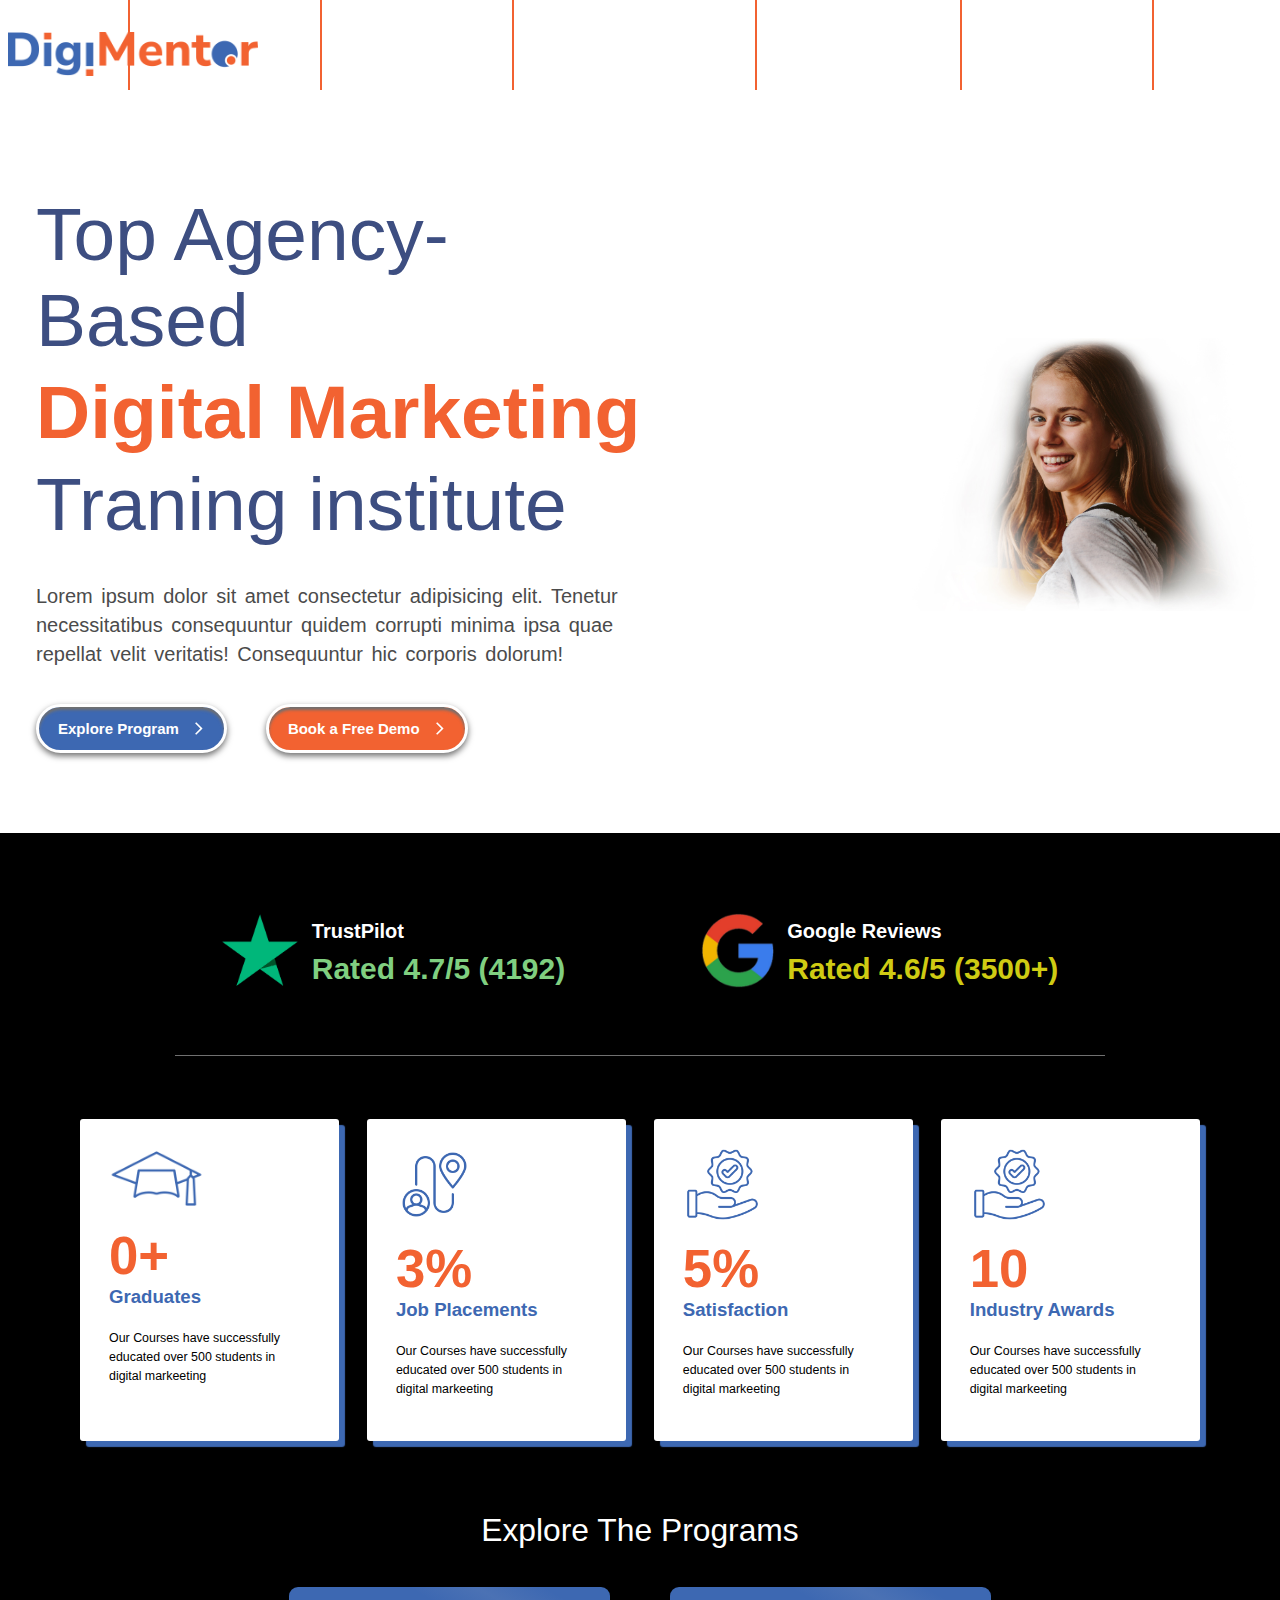
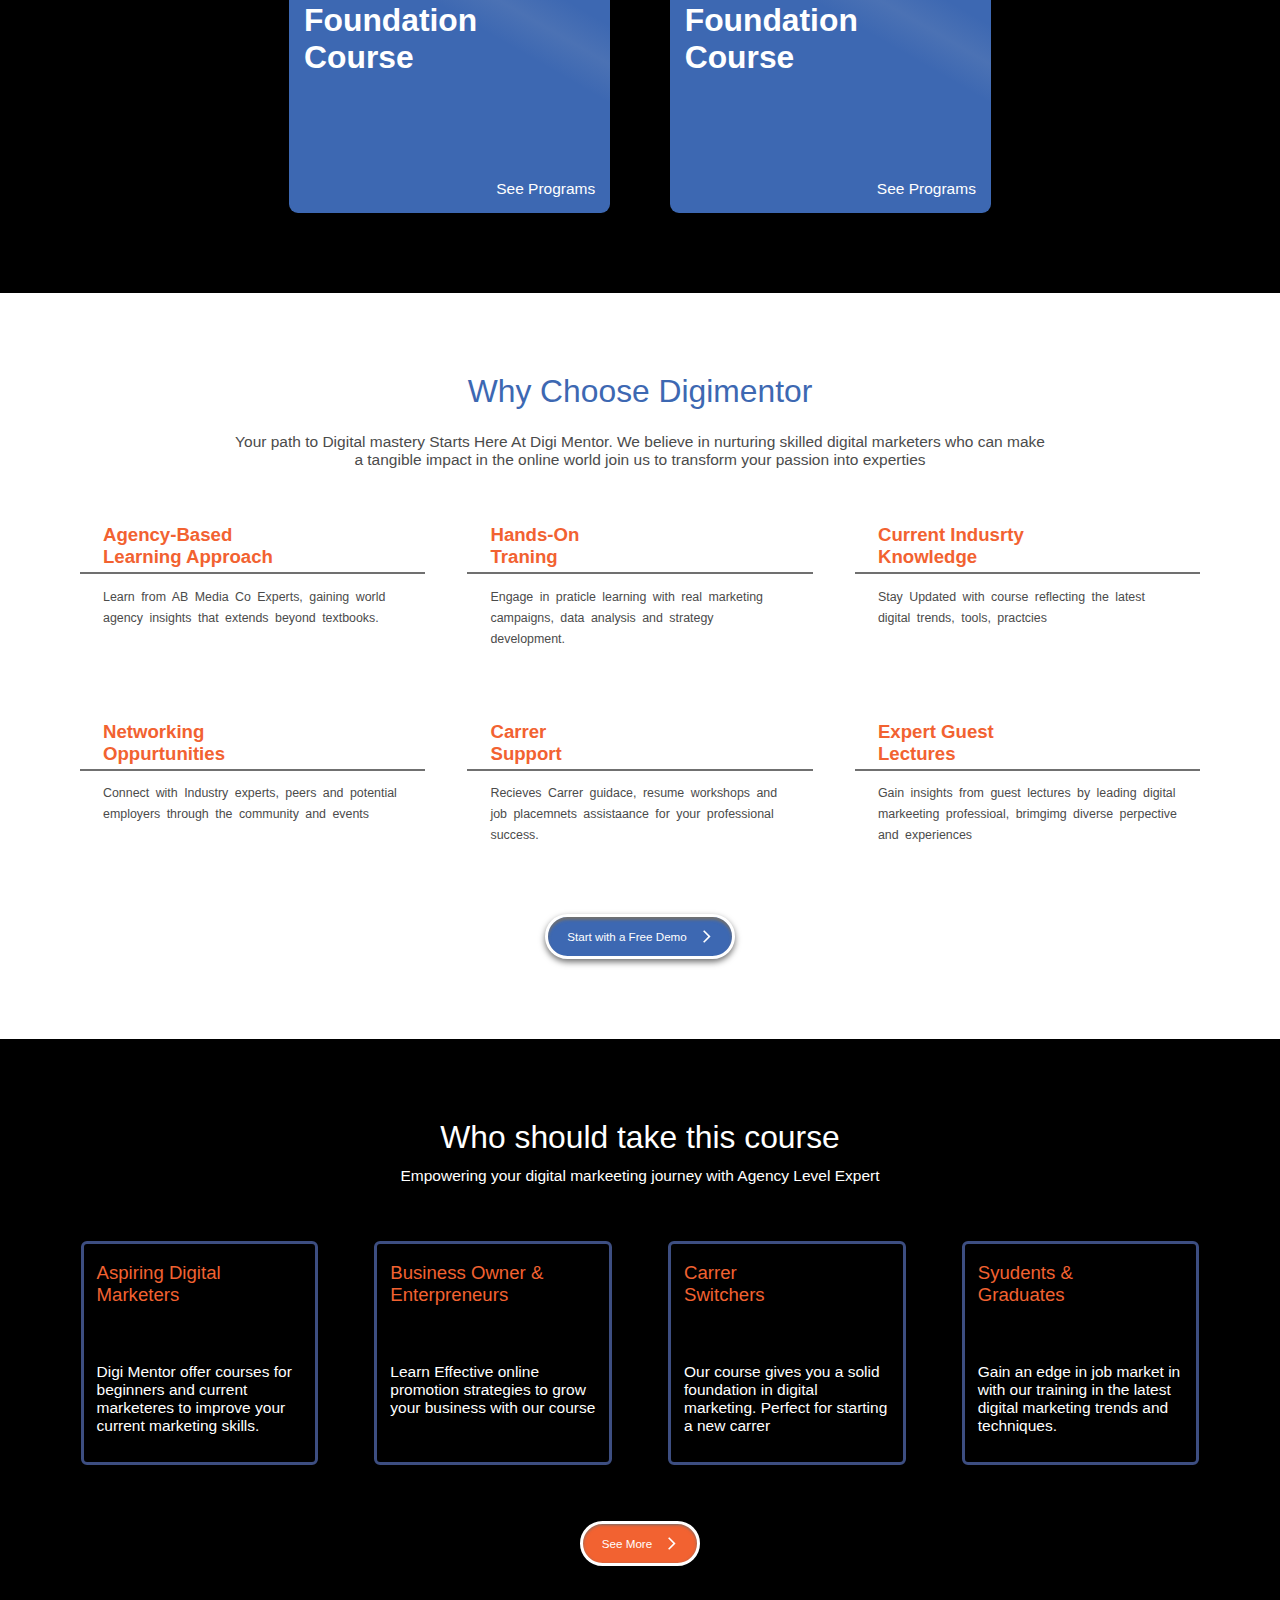
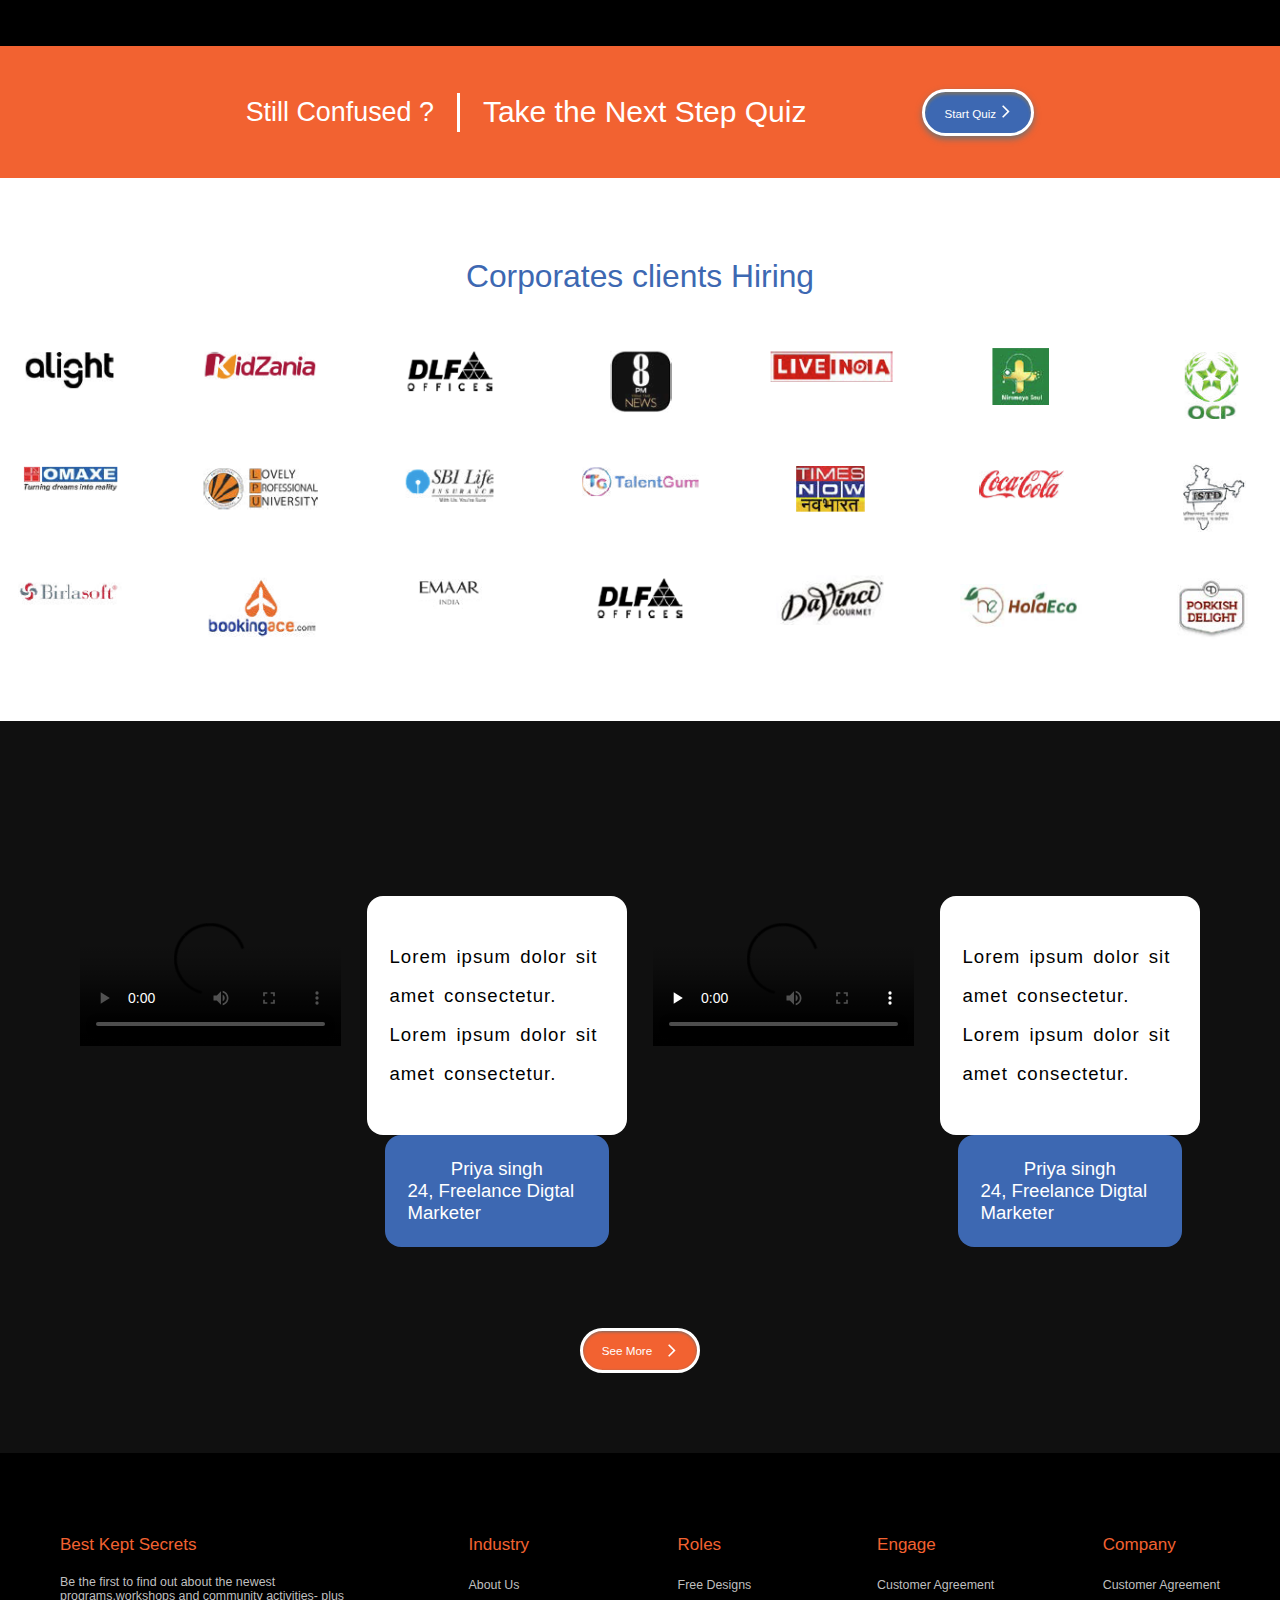
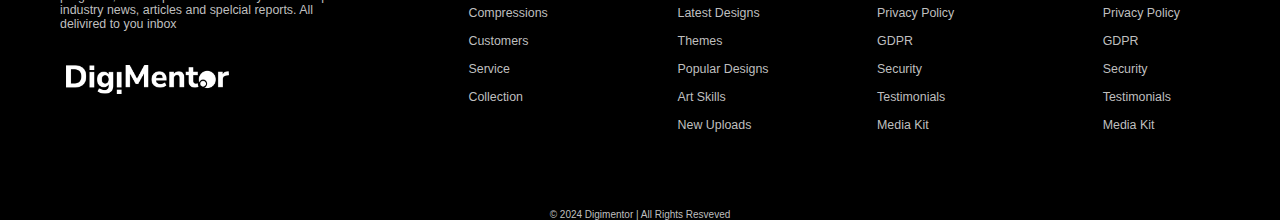
==== commit f71474bd: "for small devices" ====
--- a/index.html
+++ b/index.html
@@ -618,7 +618,7 @@
 
                         <div class="flip-card-inner">
                             <div class="flip-card-front">
-                                <p>Aspiring Digital Marketers</p>
+                                <p>Aspiring Digital<br> Marketers</p>
                                 <!-- <img src="img_avatar.png" alt="Avatar" style="width:300px;height:300px;"> -->
                             </div>
                             <div class="flip-card-back">
@@ -633,7 +633,7 @@
                     <div class="front_card">
                         <div class="flip-card-inner">
                             <div class="flip-card-front">
-                                <p>Business Owner & Enterpreneurs</p>
+                                <p>Business Owner &<br> Enterpreneurs</p>
                                 <!-- <img src="img_avatar.png" alt="Avatar" style="width:300px;height:300px;"> -->
                             </div>
                             <div class="flip-card-back">
@@ -646,7 +646,7 @@
 
                         <div class="flip-card-inner">
                             <div class="flip-card-front">
-                                <p>Carrer Switchers</p>
+                                <p>Carrer<br> Switchers</p>
                                 <!-- <img src="img_avatar.png" alt="Avatar" style="width:300px;height:300px;"> -->
                             </div>
                             <div class="flip-card-back">
@@ -661,7 +661,7 @@
                     <div class="front_card">
                         <div class="flip-card-inner">
                             <div class="flip-card-front">
-                                <p>Syudents & Graduates</p>
+                                <p>Syudents &<br> Graduates</p>
                                 <!-- <img src="img_avatar.png" alt="Avatar" style="width:300px;height:300px;"> -->
                             </div>
                             <div class="flip-card-back">
--- a/hp.css
+++ b/hp.css
@@ -1074,6 +1074,10 @@
         height: 213px;
     }
 
+    .flip-card-back{
+        font-size: 13px;
+    }
+
     .btnstyle {
         font-size: 13px;
         padding: 9px;
@@ -1088,6 +1092,14 @@
         font-size: 19px;
     }
 
+    .logo h2{
+        font-size: 19px;
+    }
+
+    .logo {
+        padding: 30px 0;
+    }
+
     .secard_head h2,
     .secard_head h3 {
         text-align: center;
@@ -1102,7 +1114,7 @@
     }
 
     .crdsec_btn {
-        padding: 23px 36px;
+        padding: 33px;
     }
 
     .secard_head {
@@ -1169,7 +1181,7 @@
 
     .footer .footer-row {
         padding: 20px;
-        gap: 1rem;
+        gap: 0;
     }
 
     .footer-col form {
@@ -1183,6 +1195,20 @@
     .footer-col form button {
         margin: 10px 0 0 0;
     }
+
+    .footer-row .footer-col h4{
+        font-size: 13px;
+    }
+
+    .footer-col p{
+        font-size: 9px;
+    }
+
+    .footer-col .links li a{
+        font-size: 9px;
+    }
+
+    /*  */
 
     .exlore_card_box {
         display: block;
@@ -1194,6 +1220,10 @@
         gap: 33px;
     }
 
+    .medaltxt, .googleicontxt {
+        margin-left: 6px;
+    }
+
     .percent_head p {
         font-size: 39px;
     }
@@ -1218,10 +1248,6 @@
 
     .subtxt_prcnt {
         gap: 3px;
-    }
-
-    .explore_program {
-        /* padding: 30px; */
     }
 
     .head_pd p {
@@ -1302,4 +1328,14 @@
     .hearpara p{
         height: auto;
     }
+    
+    .hearpara p, .student span{
+        font-size: 13Px;
+    }
+
+    .videotxt_btn{
+        font-size: 13Px;
+    }
+
+
 }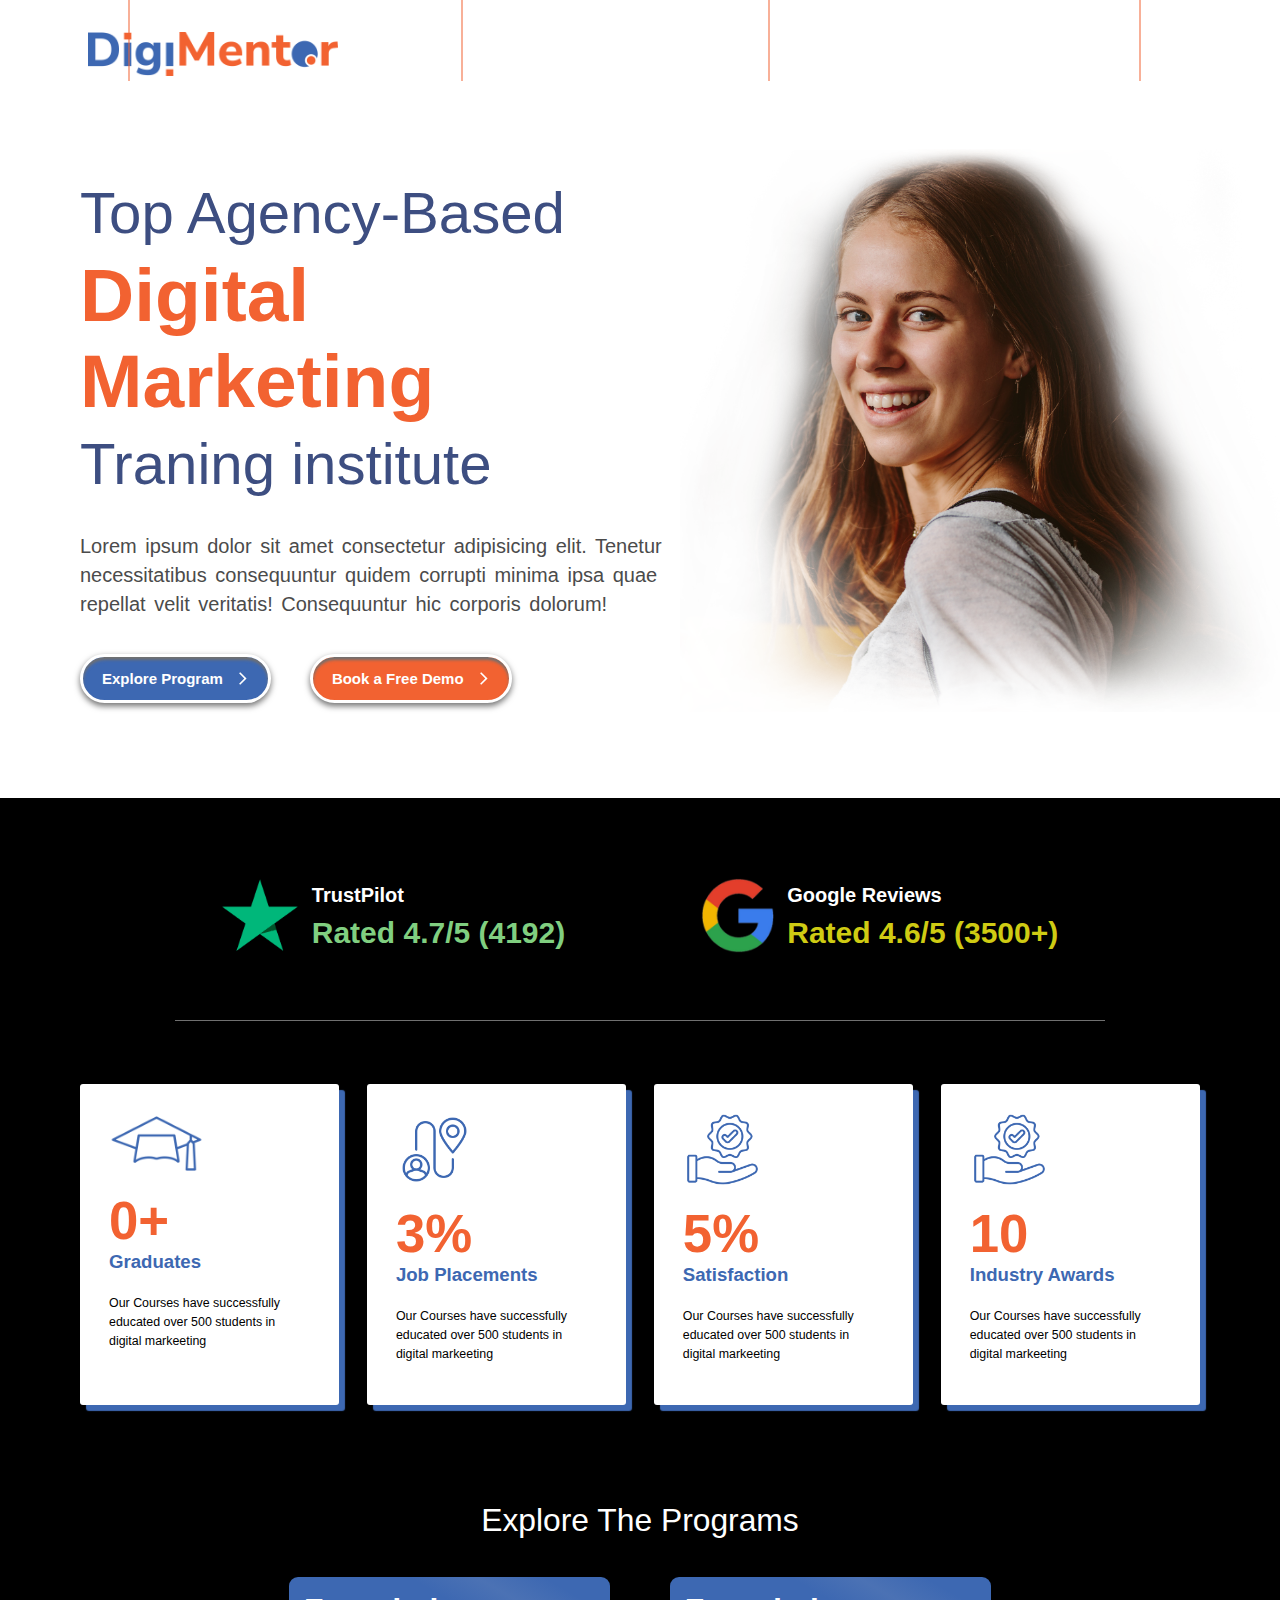
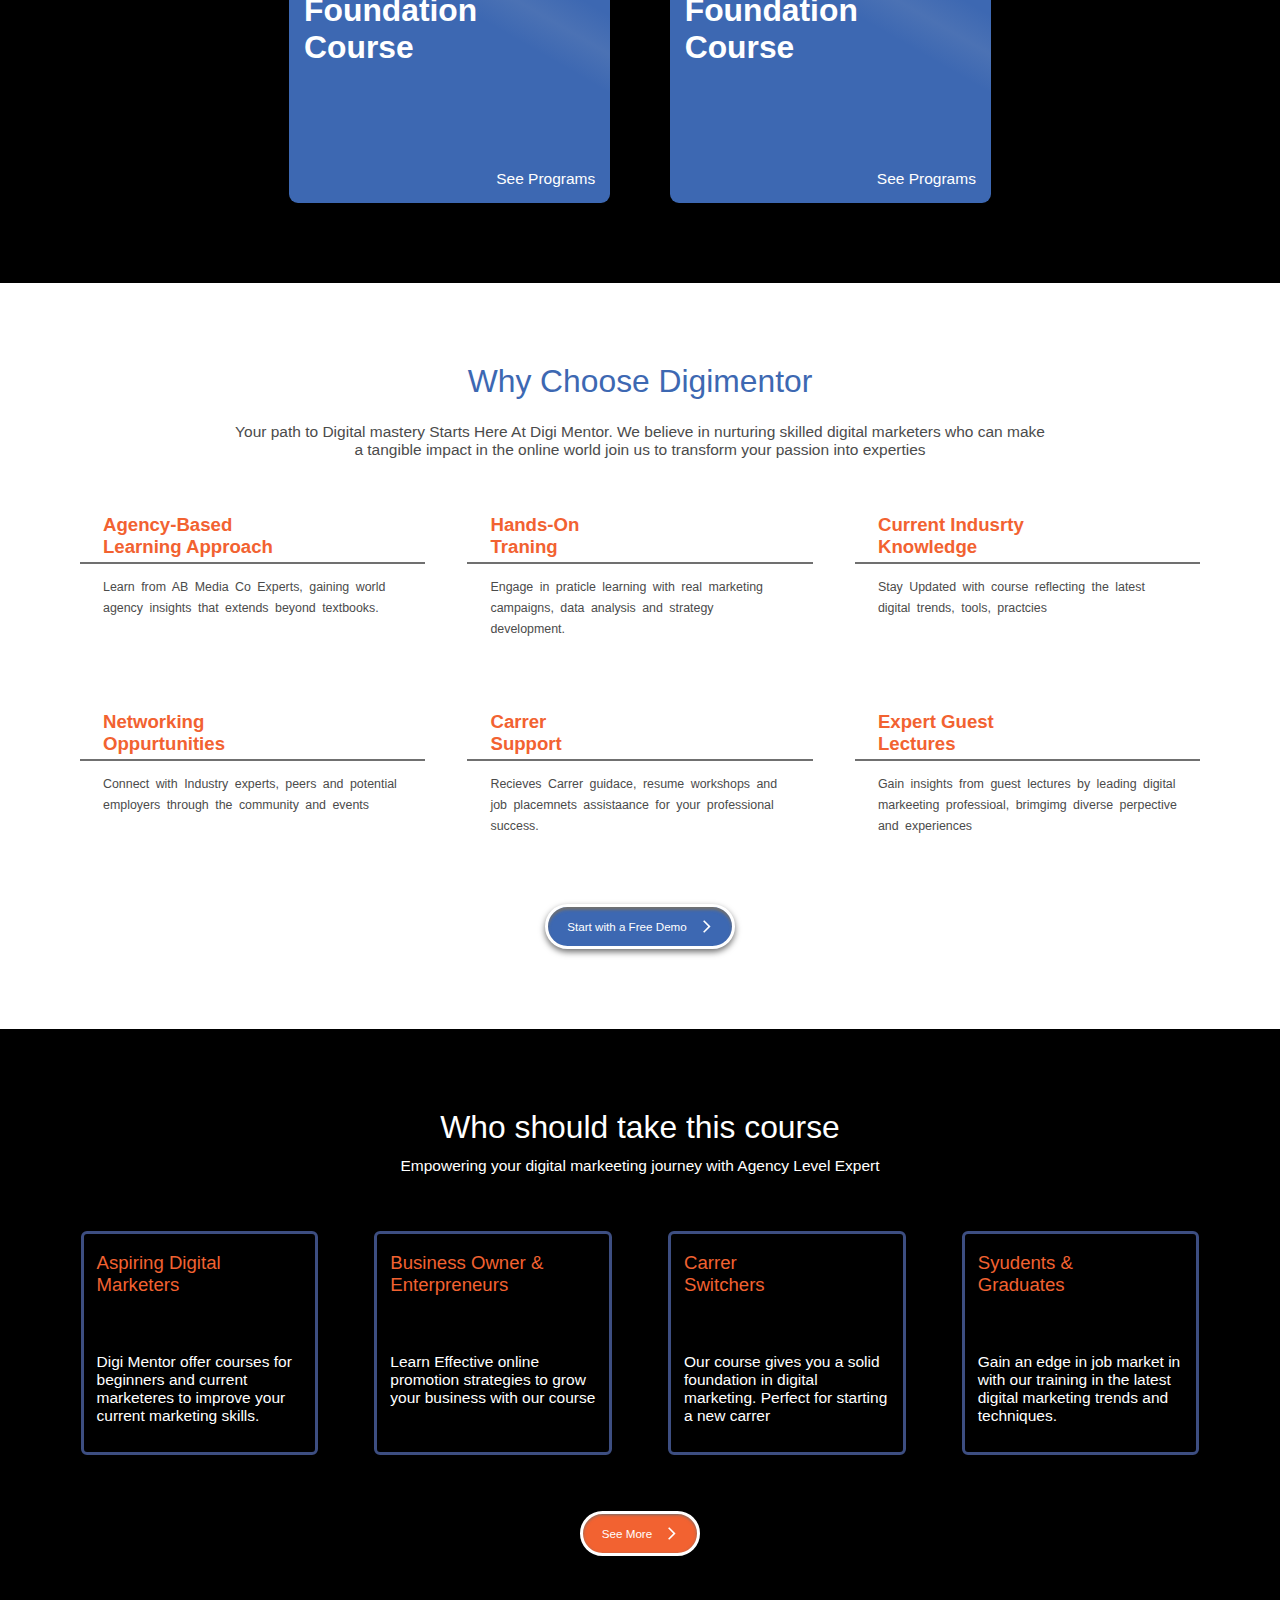
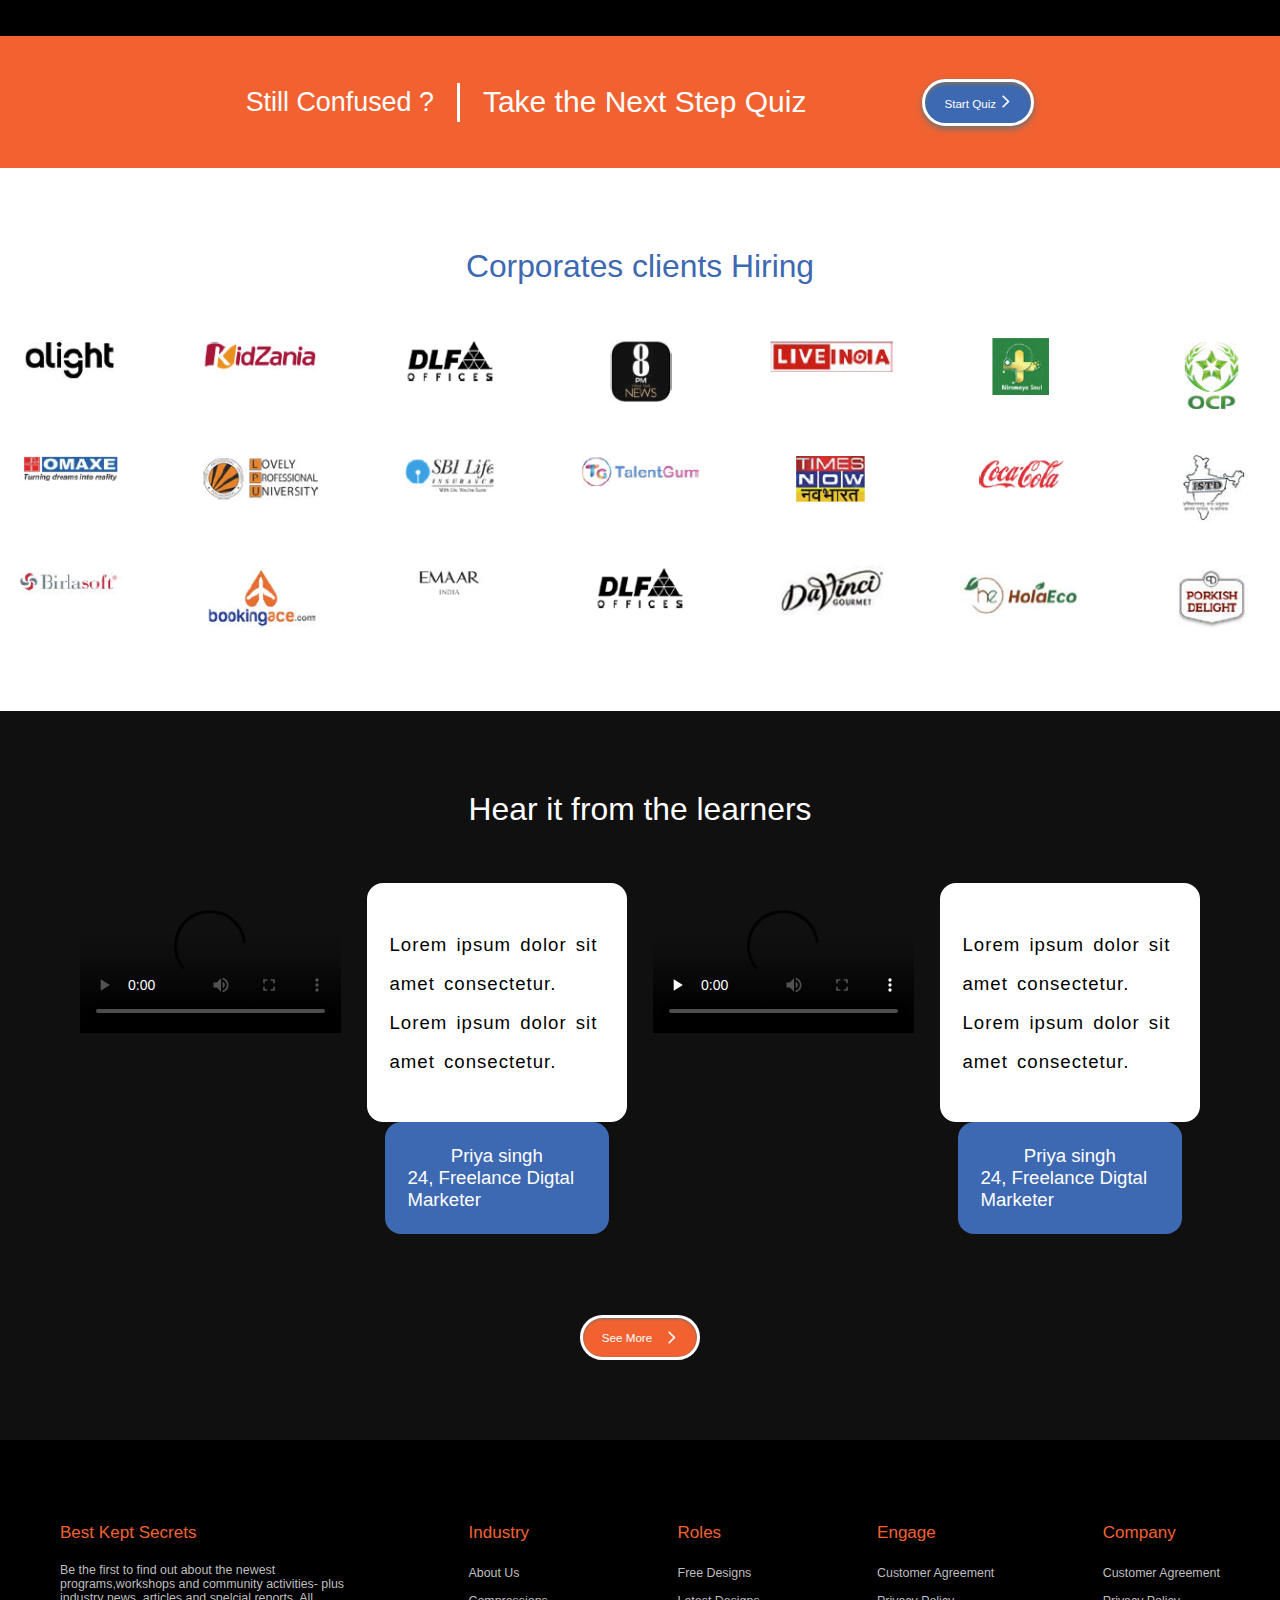
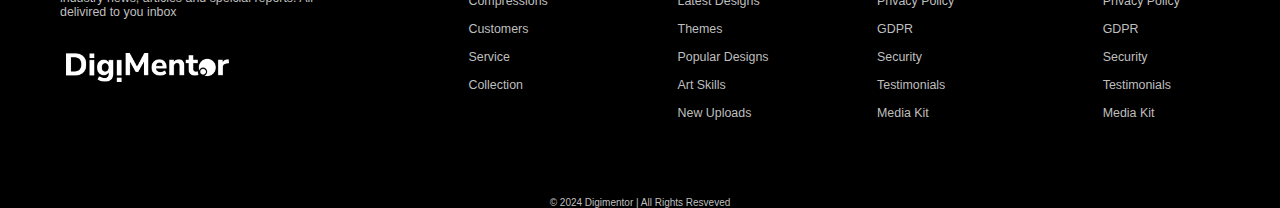
==== commit f593d751: "image for banner" ====
--- a/index.html
+++ b/index.html
@@ -29,7 +29,7 @@
             <div id="lineh2"></div>
             <!-- </div> -->
             <!-- <div class="grey_line3"> -->
-            <div id="lineh3"></div>
+            <!-- <div id="lineh3"></div> -->
             <!-- </div> -->
             <!-- <div class="grey_line6"> -->
             <div id="lineh6"></div>
@@ -195,7 +195,7 @@
                         </div>
                     </div>
                     <div class="swipe_right_head">
-                        <img src="Assets/banner.jpg" alt="banner">
+                        <img src="Assets/banner girl.png" alt="banner">
                     </div>
                 </div>
 
@@ -335,7 +335,7 @@
                         </div>
                     </div>
                     <div class="swipe_right_head">
-                        <img src="Assets/banner.jpg" alt="banner">
+                        <img src="Assets/banner girl.png" alt="banner">
                     </div>
                 </div>
 
@@ -352,7 +352,7 @@
                         </div>
                     </div>
                     <div class="swipe_right_head">
-                        <img src="Assets/banner.jpg" alt="banner">
+                        <img src="Assets/banner girl.png" alt="banner">
                     </div>
                 </div>
 
@@ -727,7 +727,6 @@
         </div>
 
         <!-- corporate section -->
-
         <div class="clients_hiring">
             <div class="confused">
                 <div class="hdng_span">
@@ -949,7 +948,7 @@
         <div class="videotxt page-width">
 
             <div class="hear_txt">
-                <h2></h2>
+                <h2>Hear it from the learners</h2>
             </div>
 
             <div class="sec-style">
--- a/hp.css
+++ b/hp.css
@@ -8,9 +8,6 @@
 }
 
 .explore_card{
-
-    /* background:-webkit-linear-gradient(top,rgba(255,255,255,0.1),transparent);
-    box-shadow: inset 5px 5px 20px rgba(255,255,255,0.1); */
     -webkit-animation: shimmy 3s ease-in-out infinite;
     overflow: hidden;
   }
@@ -82,70 +79,70 @@
 }
 
 #lineh1 {
-    position: fixed; /* Use fixed positioning to keep the line moving down the whole page */
-    top: 0; /* Start at the top of the page */
+    position: fixed;
+    top: 0; 
     left: 10%;
-    width: 2px; /* Width of the line */
-    height: 10vh; /* Define the height of the line as the full height of the viewport */
-    background: #F26231; /* Set the line color */
-    animation: lineH 3s 1s infinite linear; /* Animation duration, delay, and type */
+    width: 2px; 
+    height: 9vh;
+    background: #f2623180;
+    animation: lineH 6s 1s infinite linear;
     z-index: 9;
 }
 
 #lineh2 {
-    position: fixed; /* Use fixed positioning to keep the line moving down the whole page */
-    top: 0; /* Start at the top of the page */
-    left: 25%;
-    width: 2px; /* Width of the line */
-    height: 10vh; /* Define the height of the line as the full height of the viewport */
-    background: #F26231; /* Set the line color */
-    animation: lineH 2s 2s infinite linear; /* Animation duration, delay, and type */
+    position: fixed;
+    top: 0; 
+    left: 36%;
+    width: 2px; 
+    height: 9vh;
+    background: #f2623180;
+    animation: lineH 6s 2s infinite linear;
     z-index: 9;
 }
 
-#lineh3 {
-    position: fixed; /* Use fixed positioning to keep the line moving down the whole page */
-    top: 0; /* Start at the top of the page */
+/* #lineh3 {
+    position: fixed;
+    top: 0; 
     left: 40%;
-    width: 2px; /* Width of the line */
-    height: 10vh; /* Define the height of the line as the full height of the viewport */
-    background: #F26231; /* Set the line color */
-    animation: lineH 3s 3s infinite linear; /* Animation duration, delay, and type */
+    width: 2px; 
+    height: 10vh;
+    background: #F26231;
+    animation: lineH 6s 3s infinite linear;
     z-index: 9;
-}
+} */
 
 #lineh4 {
-    position: fixed; /* Use fixed positioning to keep the line moving down the whole page */
-    top: 0; /* Start at the top of the page */
-    left: 75%;
-    width: 2px; /* Width of the line */
-    height: 10vh; /* Define the height of the line as the full height of the viewport */
-    background: #F26231; /* Set the line color */
-    animation: lineH 2s 1s infinite linear; /* Animation duration, delay, and type */
+    position: fixed;
+    top: 0; 
+    left: 60%;
+    width: 2px; 
+    height: 9vh;
+    background: #f2623180;
+    animation: lineH 6s 3s infinite linear;
     z-index: 9;
 }
 
 #lineh5 {
-    position: fixed; /* Use fixed positioning to keep the line moving down the whole page */
-    top: 0; /* Start at the top of the page */
-    left: 90%;
-    width: 2px; /* Width of the line */
-    height: 10vh; /* Define the height of the line as the full height of the viewport */
-    background: #F26231; /* Set the line color */
-    animation: lineH 3s 1s infinite linear; /* Animation duration, delay, and type */
+    position: fixed;
+    top: 0; 
+    left: 89%;
+    width: 2px; 
+    height: 9vh;
+    background: #f2623180;
+    animation: lineH 6s 4s infinite linear;
     z-index: 9;
 }
 
-#lineh6 {
-    position: fixed; /* Use fixed positioning to keep the line moving down the whole page */
-    top: 0; /* Start at the top of the page */
+/* #lineh6 {
+    position: fixed;
+    top: 0; 
     left: 59%;
-    width: 2px; /* Width of the line */
-    height: 10vh; /* Define the height of the line as the full height of the viewport */
-    background: #F26231; /* Set the line color */
-    animation: lineH 3s 2s infinite linear; /* Animation duration, delay, and type */
+    width: 2px; 
+    height: 10vh;
+    background: #F26231;
+    animation: lineH 6s 2s infinite linear;
     z-index: 9;
-}
+} */
 
 .hear_txt{
     font-size: 2.485vw;
@@ -153,12 +150,10 @@
 
 @keyframes lineH {
     0% {
-        top: 0; /* Start the line at the top of the page */
-       /* Full opacity at the start */
+        top: 0;
     }
     100% {
-        top: calc(100vh - 10px); /* Move the line down to the bottom of the page, adjust for line height */
-        /* Fade out the line at the end */
+        top: calc(100vh - 10px);
     }
 }
 
@@ -204,7 +199,7 @@
 .digimenu {
     display: flex;
     justify-content: space-between;
-    padding: 26px 0px;
+    padding: 26px 0 0 80px;
 }
 
 .digioptions {
@@ -383,7 +378,7 @@
 
 .head_pd p {
     color: #3d4e81;
-    font-size: 75px;
+    font-size: 4.545vw;
 }
 
 .head_pd span {
@@ -396,12 +391,8 @@
     text-align: left;
 }
 
-/* .swipe_style {
-    padding: 3.421vw 4.211vw;
-} */
-
 .swipe_left_head {
-    padding: 80px 0px 80px 36px;
+    padding: 0px 0px 0px 80px;
     display: flex;
     justify-content: right;
     flex-direction: column;
@@ -433,7 +424,6 @@
     background-color: transparent;
     width: 18.105vw;
     height: 17.053vw;
-    /* perspective: 1000px; */
     border: 3px solid #3d4e81;
     border-radius: 6px;
 }
@@ -444,26 +434,9 @@
     height: auto;
     text-align: left;
     padding: 0 13px;
-    /* transition: transform 0.6s;
-    transform-style: preserve-3d; */
-    /* box-shadow: 0 4px 8px 0 rgba(0,0,0,0.2); */
-}
-
-/* .front_card:hover .flip-card-inner {
-    transform: rotateY(180deg);
-} */
-/* 
-.flip-card-front,
-.flip-card-back {
-    position: absolute;
-    width: 100%;
-    height: 100%;
-    -webkit-backface-visibility: hidden;
-    backface-visibility: hidden;
-} */
+}
 
 .flip-card-front {
-    /* background-color: #bbb; */
     color: black;
 }
 
@@ -473,9 +446,7 @@
 }
 
 .flip-card-back {
-    /* background-color: #2980b9; */
     color: white;
-    /* transform: rotateY(180deg); */
     justify-content: center;
     display: flex;
     padding-top:23px;
@@ -489,8 +460,6 @@
 .card_box {
     display: flex;
     gap: 56px;
-    /* justify-content: center;
-    gap: 2.158vw; */
     margin: 4.379vw 0;
 }
 
@@ -523,7 +492,6 @@
     flex-direction: column;
     align-items: center;
     background: black;
-    /* padding: 3.421vw 4.211vw; */
 }
 
 .btnstyle {
@@ -607,13 +575,13 @@
 
 @keyframes flipCard {
     0% {
-        transform: rotateY(0deg); /* Start with no rotation */
+        transform: rotateY(0deg);
     }
     50% {
-        transform: rotateY(180deg); /* Flip the card halfway */
+        transform: rotateY(180deg);
     }
     100% {
-        transform:rotateY(360deg); /* Complete one full flip */
+        transform:rotateY(360deg);
     }
 }
 
@@ -639,9 +607,6 @@
     align-items: center;
 }
 
-/* .whydigimentor {
-    padding: 3.421vw 4.211vw;
-} */
 
 .medaltxt,
 .googleicontxt {
@@ -753,14 +718,13 @@
 
 .explore_program {
     background-color: #000;
-    /* padding: 3.421vw 4.211vw; */
 }
 
 .exlore_card_box {
     display: flex;
     justify-content: center;
     gap: 2.158vw;
-    padding: 0 0 2.579vw 0;
+    padding: 0 0 4.579vw 0;
 }
 
 .percent_heading {
@@ -816,10 +780,6 @@
     height: auto;
 }
 
-/* .crd_img img{
-    width:100%;
-    height: auto;
-} */
 .program_subsection-head {
     color: #fff;
     font-size: 2.485vw;
@@ -898,7 +858,6 @@
 
 .logo {
     text-align: center;
-    /* padding: 3.421vw 4.211vw; */
     padding: 80px 0;
 }
 
@@ -926,8 +885,6 @@
     margin: 43px 0;
 }
 
-
-
 .greenlogo img,
 .googleicon img {
     width: 100%;
@@ -943,10 +900,8 @@
 
 .opensrc{
     width: 270px;
-    /* height: 663px;  */
     display: flex;
     flex-direction: column;
-    /* justify-content: space-between; */
 }
 
 .opensrc video{
@@ -993,12 +948,10 @@
 
 .hearpara p{
     background-color: #fff;
-    /* height: 500px; */
     border-radius: 16px;
 }
 
 .hearpara{
-    /* height:90%; */
     background-color: #fff;
     border-radius: 16px;
     padding: 23px;
@@ -1006,6 +959,14 @@
     line-height: 39px;
     letter-spacing: 1px;
     word-spacing: 3px;
+}
+
+.hear_txt h2{
+    font-size: 2.485vw;
+    color: #fff;
+    text-align: center;
+    margin: 0;
+    font-weight: 400;
 }
 
 .hearpara p,.student span{
@@ -1021,7 +982,6 @@
     margin: 0 18px;
     border-radius: 16px;
     padding: 23px;
-    /* height: 10%; */
     color: #fff;
 }
 
@@ -1154,10 +1114,6 @@
 
     .digimentor_head h2 {
         font-size: 29px;
-    }
-
-    .whydigimentor {
-        /* padding: 30px; */
     }
 
     /* foot-style */
@@ -1208,7 +1164,7 @@
         font-size: 9px;
     }
 
-    /*  */
+    /* Explore section */
 
     .exlore_card_box {
         display: block;
@@ -1337,5 +1293,4 @@
         font-size: 13Px;
     }
 
-
 }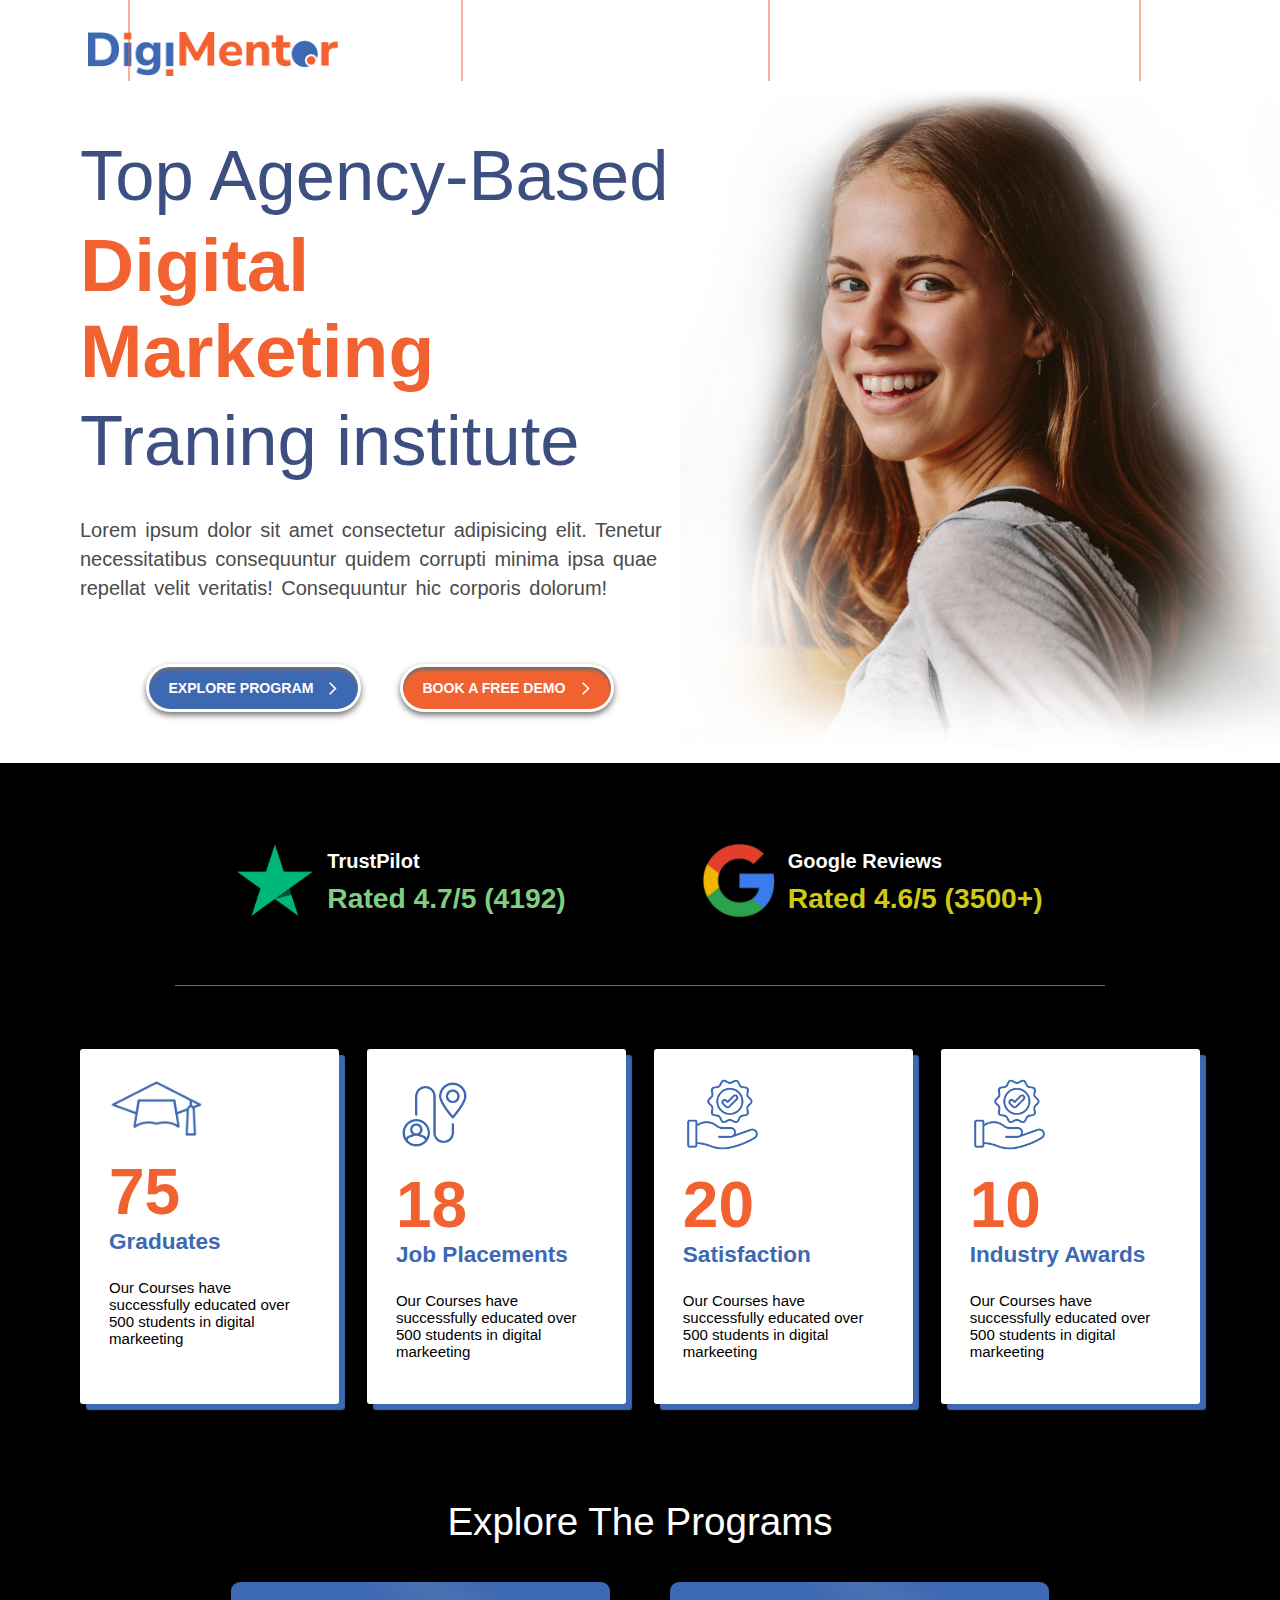
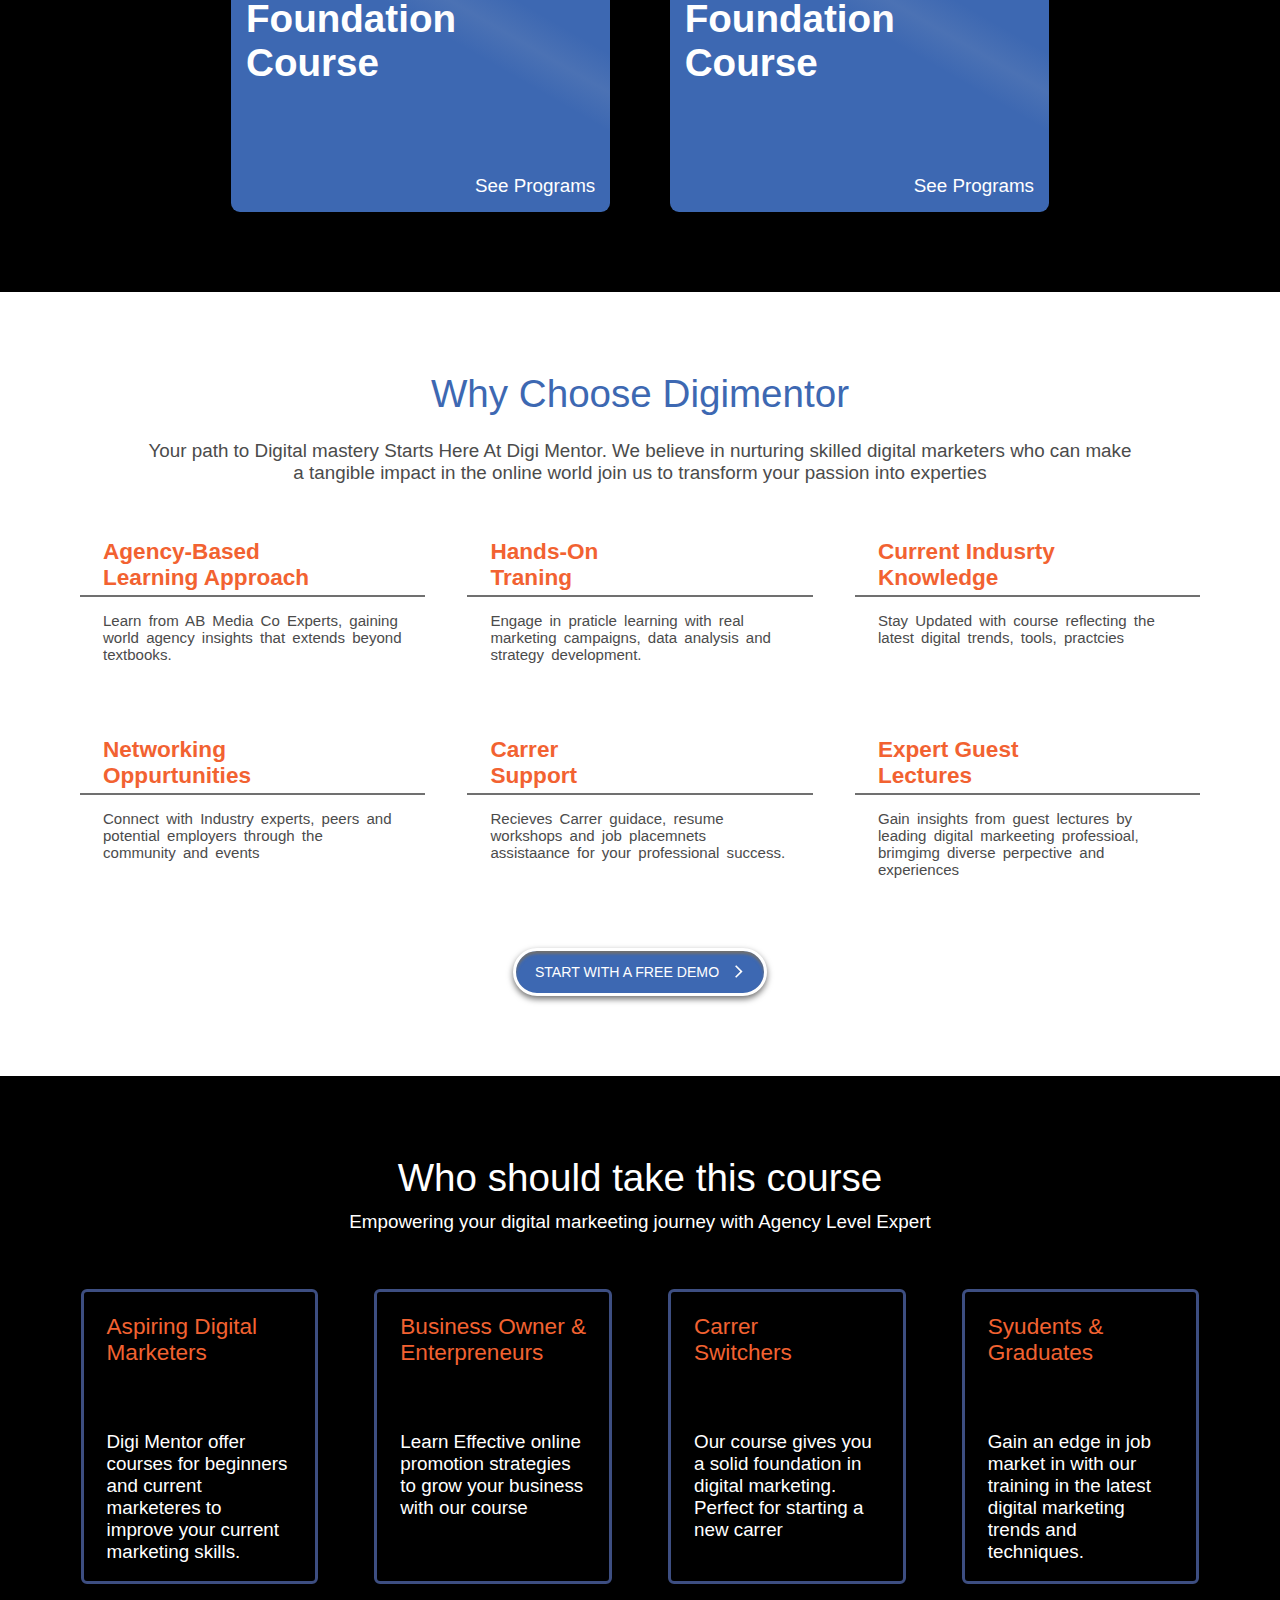
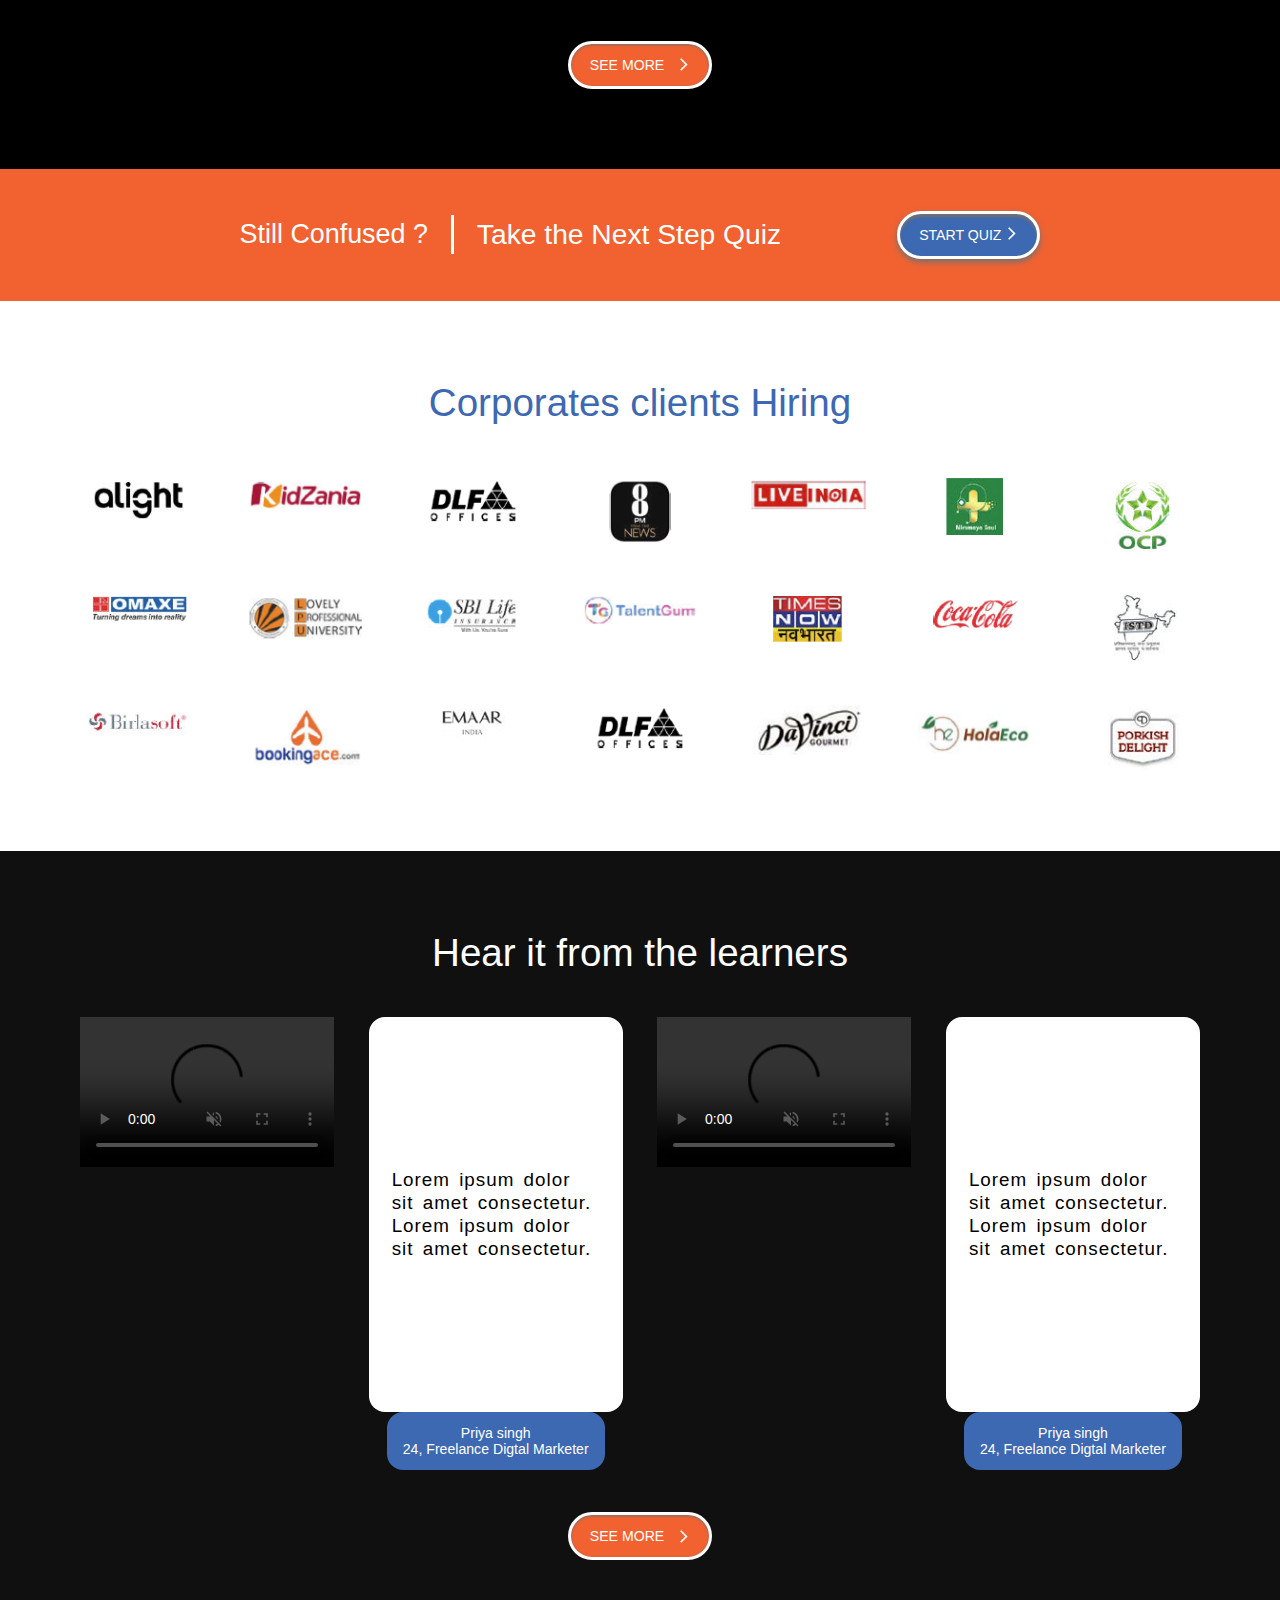
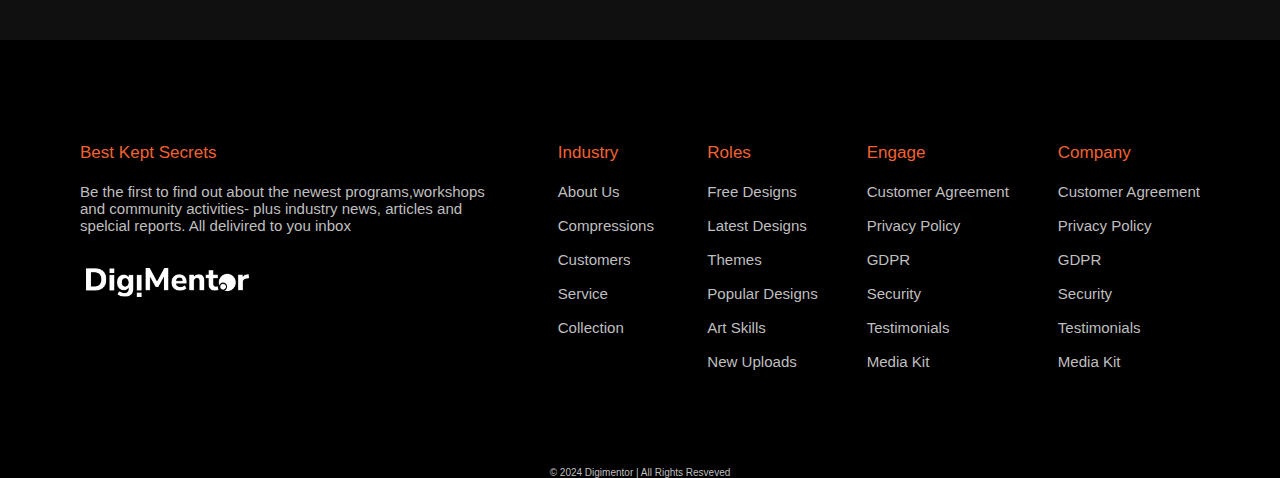
==== commit 9911ee7c: "video and photo added" ====
--- a/index.html
+++ b/index.html
@@ -54,7 +54,6 @@
                 </div> -->
             </div>
         </div>
-
 
         <!-- top-banner -->
         <div class="swiper mySwiper swipe_style">
@@ -195,7 +194,7 @@
                         </div>
                     </div>
                     <div class="swipe_right_head">
-                        <img src="Assets/banner girl.png" alt="banner">
+                        <img src="Assets/banner girl-wide cut-again.png" alt="banner">
                     </div>
                 </div>
 
@@ -335,7 +334,7 @@
                         </div>
                     </div>
                     <div class="swipe_right_head">
-                        <img src="Assets/banner girl.png" alt="banner">
+                        <img src="Assets/banner girl-wide cut-again.png" alt="banner">
                     </div>
                 </div>
 
@@ -352,7 +351,7 @@
                         </div>
                     </div>
                     <div class="swipe_right_head">
-                        <img src="Assets/banner girl.png" alt="banner">
+                        <img src="Assets/banner girl-wide cut-again.png" alt="banner">
                     </div>
                 </div>
 
@@ -475,6 +474,7 @@
                     </div>
 
                 </div>
+
             </div>
 
             <div class="program_subsection">
@@ -954,9 +954,9 @@
             <div class="sec-style">
 
                 <div class="opensrc">
-                    <video controls
-                        src="https://archive.org/download/BigBuckBunny_124/Content/big_buck_bunny_720p_surround.mp4"
-                        poster="https://peach.blender.org/wp-content/uploads/title_anouncement.jpg?x11217" width="620">
+                    <video controls autoplay loop muted
+                        src="Assets/video-output-50486B95-37F0-42D8-BF65-8FC7D237AF3A.mov"
+                        width="620">
                         Sorry, your browser doesn't support embedded videos, but don't worry, you can
                         <a href="https://archive.org/details/BigBuckBunny_124">download it</a>
                         and watch it with your favorite video player!
@@ -975,9 +975,9 @@
                 </div>
 
                 <div class="opensrc">
-                    <video controls loop preload="none"
-                        src="https://archive.org/download/BigBuckBunny_124/Content/big_buck_bunny_720p_surround.mp4"
-                        poster="https://peach.blender.org/wp-content/uploads/title_anouncement.jpg?x11217" width="620">
+                    <video controls autoplay loop muted
+                        src="Assets/video-output-50486B95-37F0-42D8-BF65-8FC7D237AF3A.mov"
+                        width="620">
                         Sorry, your browser doesn't support embedded videos, but don't worry, you can
                         <a href="https://archive.org/details/BigBuckBunny_124">download it</a>
                         and watch it with your favorite video player!
@@ -1119,7 +1119,6 @@
         </div>
         <div class="year"><p> &copy; 2024 Digimentor | All  Rights Resveved</p></div>
     </section>
-
 
     <!-- <custom-footer></custom-footer> -->
 
--- a/hp.css
+++ b/hp.css
@@ -145,7 +145,7 @@
 } */
 
 .hear_txt{
-    font-size: 2.485vw;
+    font-size: 3.015vw;
 }
 
 @keyframes lineH {
@@ -218,8 +218,7 @@
     display: flex;
     flex-wrap: wrap;
     justify-content: space-between;
-    gap: 1.5rem;
-    padding: 60px;
+    padding: 80px;
 }
 
 .footer-row .footer-col h4 {
@@ -241,13 +240,13 @@
 
 .footer-col .links li {
     list-style: none;
-    margin-bottom: 10px;
+    margin-bottom: 16px;
 }
 
 .footer-col .links li a {
     text-decoration: none;
     color: #bfbfbf;
-    font-size: 0.97vw;
+    font-size: 1.176vw;
 }
 
 .year p{
@@ -264,8 +263,8 @@
 .footer-col p {
     margin: 20px 0 30px 0;
     color: #bfbfbf;
-    font-size: 0.97vw;
-    max-width: 300px;
+    font-size: 1.176vw;
+    /* max-width: 300px; */
 }
 
 .footer-col form {
@@ -289,6 +288,10 @@
     color: #ccc;
 }
 
+.para_and_ttl p{
+    width: 33.5vw;
+}
+
 .footer-col form button {
     background: #fff;
     outline: none;
@@ -340,6 +343,7 @@
 .swipe_btn {
     display: flex;
     align-items: center;
+    justify-content: center;
 }
 
 .bgcollght {
@@ -364,7 +368,7 @@
     display: flex;
     justify-content: center;
     align-items: center;
-    font-size: 15px
+    font-size: 1.103vw;
 }
 
 .slide_style {
@@ -378,7 +382,7 @@
 
 .head_pd p {
     color: #3d4e81;
-    font-size: 4.545vw;
+    font-size: 5.515vw;
 }
 
 .head_pd span {
@@ -389,6 +393,7 @@
 
 .head_pd {
     text-align: left;
+    margin-bottom: 26px;
 }
 
 .swipe_left_head {
@@ -423,7 +428,7 @@
 .front_card {
     background-color: transparent;
     width: 18.105vw;
-    height: 17.053vw;
+    height: auto;
     border: 3px solid #3d4e81;
     border-radius: 6px;
 }
@@ -433,7 +438,7 @@
     width: auto;
     height: auto;
     text-align: left;
-    padding: 0 13px;
+    padding: 0 23px;
 }
 
 .flip-card-front {
@@ -442,7 +447,7 @@
 
 .flip-card-front p {
     color: #F26231;
-    font-size: 1.455vw;
+    font-size: 1.765vw;
 }
 
 .flip-card-back {
@@ -454,7 +459,7 @@
 }
 
 .flip-card-back {
-    font-size: 1.212vw;
+    font-size: 1.471vw;
 }
 
 .card_box {
@@ -478,12 +483,12 @@
 }
 
 .secard_head h3 {
-    font-size: 1.212vw;
+    font-size: 1.471vw;
     font-weight: 300;
 }
 
 .secard_head h2 {
-    font-size: 2.485vw;
+    font-size: 3.015vw;
     font-weight: 400;
 }
 
@@ -507,7 +512,7 @@
     display: flex;
     justify-content: center;
     align-items: center;
-    font-size: 0.909vw;
+    font-size: 1.103vw;
 }
 
 /* digimentor */
@@ -534,14 +539,14 @@
 }
 
 .digimentor_head h2 {
-    font-size: 2.485vw;
+    font-size: 3.015vw;
     color: #3D68B2;
     font-weight: 400;
 }
 
 .digimentor_head h3 {
     color: #4B4B4B;
-    font-size: 1.212vw;
+    font-size: 1.471vw;
     font-weight: 400;
 }
 
@@ -556,14 +561,14 @@
     margin: 0 0 1px 0;
     padding: 0px 23px 3px 23px;
     color: #F26231;
-    font-size: 1.455vw;
+    font-size: 1.765vw;
 }
 
 .card_text p {
     padding: 0px 23px;
     color: #4B4B4B;
-    font-size: 0.97vw;
-    line-height: 21px;
+    font-size: 1.176vw;
+    line-height: unset;
     word-spacing: 3px;
 }
 
@@ -631,7 +636,7 @@
 }
 
 .googleicontxt p {
-    font-size: 30px;
+    font-size: 2.206vw;
     color: #cfcb13;
     margin-top: 9px;
     font-weight: 600
@@ -645,7 +650,7 @@
 }
 
 .medaltxt p {
-    font-size: 30px;
+    font-size: 2.206vw;
     color: #80cf80;
     margin-top: 9px;
     font-weight: 600;
@@ -684,7 +689,7 @@
     display: flex;
     justify-content: center;
     align-items: center;
-    font-size: 0.909vw;
+    font-size: 1.103vw;
     gap: 13px;
 }
 
@@ -694,6 +699,7 @@
 .bannre_txt-btn,
 .videotxt_btn {
     gap: 13px;
+    text-transform: uppercase;
 }
 
 .card_why-btn {
@@ -728,24 +734,24 @@
 }
 
 .percent_heading {
-    font-size: 1.455vw;
+    font-size: 1.765vw;
     color: #3d68b2;
     font-weight: 600;
 }
 
 .crd_prcnt_para p {
-    font-size: 0.97vw;
+    font-size: 1.176vw;
 }
 
 .percent_head p {
     color: #F26231;
     font-weight: bold;
-    font-size: 4.121vw;
-}
-
-.crd_prcnt_para {
+    font-size: 5vw;
+}
+
+/* .crd_prcnt_para {
     line-height: 19px;
-}
+} */
 
 .subtxt_prcnt {
     display: flex;
@@ -765,12 +771,12 @@
 
 .explore_card span {
     margin-top: 13.939vw;
-    font-size: 1.212vw;
+    font-size: 1.471vw;
 }
 
 .explore_card h2 {
     text-align: left;
-    font-size: 2.485vw;
+    font-size: 3.015vw;
     margin: 0;
 }
 
@@ -782,7 +788,7 @@
 
 .program_subsection-head {
     color: #fff;
-    font-size: 2.485vw;
+    font-size: 3.015vw;
     font-weight: 400;
     text-align: center;
     margin: 2.97vw;
@@ -832,7 +838,7 @@
     font-size: 41px;
 }
 .hdng_span p{
-    font-size: 30px;
+    font-size: 2.206vw;
 }
 
 .confused_lnk {
@@ -848,7 +854,7 @@
     justify-content: center;
     align-items: center;
     text-align: center;
-    font-size: 0.909vw;
+    font-size: 1.103vw;
     text-decoration: none;
 }
 
@@ -858,7 +864,7 @@
 
 .logo {
     text-align: center;
-    padding: 80px 0;
+    padding: 80px 80px;
 }
 
 .logo_box {
@@ -874,7 +880,7 @@
 }
 
 .logo h2 {
-    font-size: 2.485vw;
+    font-size: 3.015vw;
     font-weight: 400;
     color: #3d68b2;
     padding-bottom: 53px;
@@ -899,7 +905,7 @@
 }
 
 .opensrc{
-    width: 270px;
+    width: 19.853vw;                            
     display: flex;
     flex-direction: column;
 }
@@ -911,11 +917,9 @@
 
 .videotxt .sec-style{
     display: flex;
-    justify-content: center;
-    gap: 26px;
+    justify-content: space-between;
     height: auto;
-    margin: 4.3vw 0;
-    margin-bottom: 6.3vw;
+    margin: 3.3vw 0;
 }
 
 .videotxt_btn{
@@ -932,7 +936,7 @@
     display: flex;
     justify-content: center;
     align-items: center;
-    font-size: 0.909vw;
+    font-size: 1.103vw;
 }
 
 .videotxt{
@@ -962,7 +966,7 @@
 }
 
 .hear_txt h2{
-    font-size: 2.485vw;
+    font-size: 3.015vw;
     color: #fff;
     text-align: center;
     margin: 0;
@@ -970,33 +974,59 @@
 }
 
 .hearpara p,.student span{
-    font-size: 1.455vw;
+    font-size: 1.471vw;
     display: flex;
     flex-direction: column;
     justify-content: center;
     align-items: center;
+}
+
+.student span{
+    font-size: 1.103vw;
 }
 
 .student{
     background: #3D68B2;
     margin: 0 18px;
     border-radius: 16px;
-    padding: 23px;
+    padding: 13px;
     color: #fff;
+}           
+
+.hearpara{
+    height: 30.882vw;
+    line-height: 23px;
+    padding: 0 23px;
 }
 
 @media(max-width:768px) {
+
+    .slide_style{
+        flex-direction: column-reverse;
+        padding-bottom: 33px;
+    }
+
+    .swipe_left_head{
+        width:100%;
+        padding: 0;
+    }
+
+    .head_pd {
+        padding: 0  33px 0 33px;
+    }
 
     .page-width {
         padding: 33px;
     }
 
     .bannre_txt-btn {
-        display: none;
+        font-size: 13px;
+        padding: 9px;
+        gap: 0px;
     }
 
     .confused {
-        gap: 19px;
+        gap: 33px;
         flex-direction: column;
         padding: 30px 0px;
     }
@@ -1004,7 +1034,7 @@
     .card_box {
         flex-direction: column;
         align-items: center;
-        gap: 23px;
+        gap: 33px;
         margin: 33px 0px;
     }
 
@@ -1020,8 +1050,14 @@
         font-size: 13px;
     }
 
-    .confused_lnk {
-        font-size: 13px
+    .confused_lnk{
+        font-size: 13px;
+        padding:9px;
+    }
+
+    .confused_lnk div{
+        display: flex;
+        gap: 13px;
     }
 
     .hdng_span span {
@@ -1036,6 +1072,7 @@
 
     .flip-card-back{
         font-size: 13px;
+        padding-top: 13px;
     }
 
     .btnstyle {
@@ -1053,7 +1090,7 @@
     }
 
     .logo h2{
-        font-size: 19px;
+        font-size: 26px;
     }
 
     .logo {
@@ -1066,7 +1103,7 @@
     }
 
     .secard_head h2 {
-        font-size: 23px;
+        font-size: 26px;
     }
 
     .secard_head h3 {
@@ -1090,7 +1127,7 @@
     }
 
     .card_text h2 {
-        font-size: 18px;
+        font-size: 19px;
         padding: 0px 23px 6px 23px;
     }
 
@@ -1100,6 +1137,7 @@
 
     .card_text p {
         font-size: 13px;
+        line-height: 19px;
     }
 
     .digimentor_head {
@@ -1113,10 +1151,18 @@
     }
 
     .digimentor_head h2 {
-        font-size: 29px;
+        font-size: 26px;
     }
 
     /* foot-style */
+
+    .footer-col .links li{
+        font-size: 6px;
+    }
+
+    .footer-col .links {
+        margin-top: 16px;
+    }
 
     .para_and_ttl {
         display: flex;
@@ -1136,7 +1182,7 @@
     }
 
     .footer .footer-row {
-        padding: 20px;
+        padding: 33px;
         gap: 0;
     }
 
@@ -1218,7 +1264,8 @@
         line-height: unset;
         word-spacing: unset;
         width: auto;
-        font-size: 9px;
+        font-size: 13px;
+        margin: 23px 0;
     }
 
     .explore_card h2 {
@@ -1226,10 +1273,10 @@
     }
 
     .program_subsection-head {
-        font-size: 19px;
+        font-size: 26px;
         text-align: center;
-        margin: 30px;
-        margin-bottom: 23px;
+        margin: 33px 0;
+        margin-bottom: 26px;
     }
 
     .explore_card span {
@@ -1267,10 +1314,6 @@
         width: 93%;
     }
 
-    .swipe_style {
-        padding: 0 !important;
-    }
-
     /* hear it */
 
     .opensrc{
@@ -1293,4 +1336,75 @@
         font-size: 13Px;
     }
 
+    .hear_txt h2{
+        font-size: 26px;
+        margin-bottom: 16px;
+    }
+
+    .opensrc{
+        margin-bottom: 33px;
+    }
+
+    .para_and_ttl p {
+        width: auto;
+    }
+    .hearpara {
+        height: 489px;
+    }
+
+    .bgcolorng {
+        margin-left: 16px;
+    }
+
+}
+
+@media (max-width: 330px) {
+
+    .bgcolorng {
+        margin-left: 13px;
+    }
+
+    .program_subsection-head {
+        margin: 43px 0;
+        margin-bottom: 30px;
+    }
+
+    .btnstyle, .txtbtndc, .confused_lnk, .bannre_txt-btn, .videotxt_btn{
+        font-size: 9px;
+        justify-content: center;
+        align-items: center;
+        gap: 3px;
+    }
+    svg{
+        width: 9px;
+    height: 9px; 
+    }
+
+    .confused_lnk div{
+        gap: 6px;
+    }
+
+    .secard_head h2, .digimentor_head h2, .program_subsection-head, .logo h2, .hear_txt h2{
+        font-size: 19px;
+    }
+
+    .secard_head h3, .flip-card-back, .digimentor_head h3,.explore_card span, .percent_heading, .crd_prcnt_para p {
+        font-size: 11px;
+    }
+
+    .flip-card-front p, .card_text h2, .explore_card h2 {
+        font-size: 16px;
+    }
+    .flip-card-inner{
+        padding: 23px;
+    }
+
+    .card_text p {
+        font-size: 11px;
+        line-height: normal;
+    }
+
+    .explore_card {
+        gap: 50px;
+    }
 }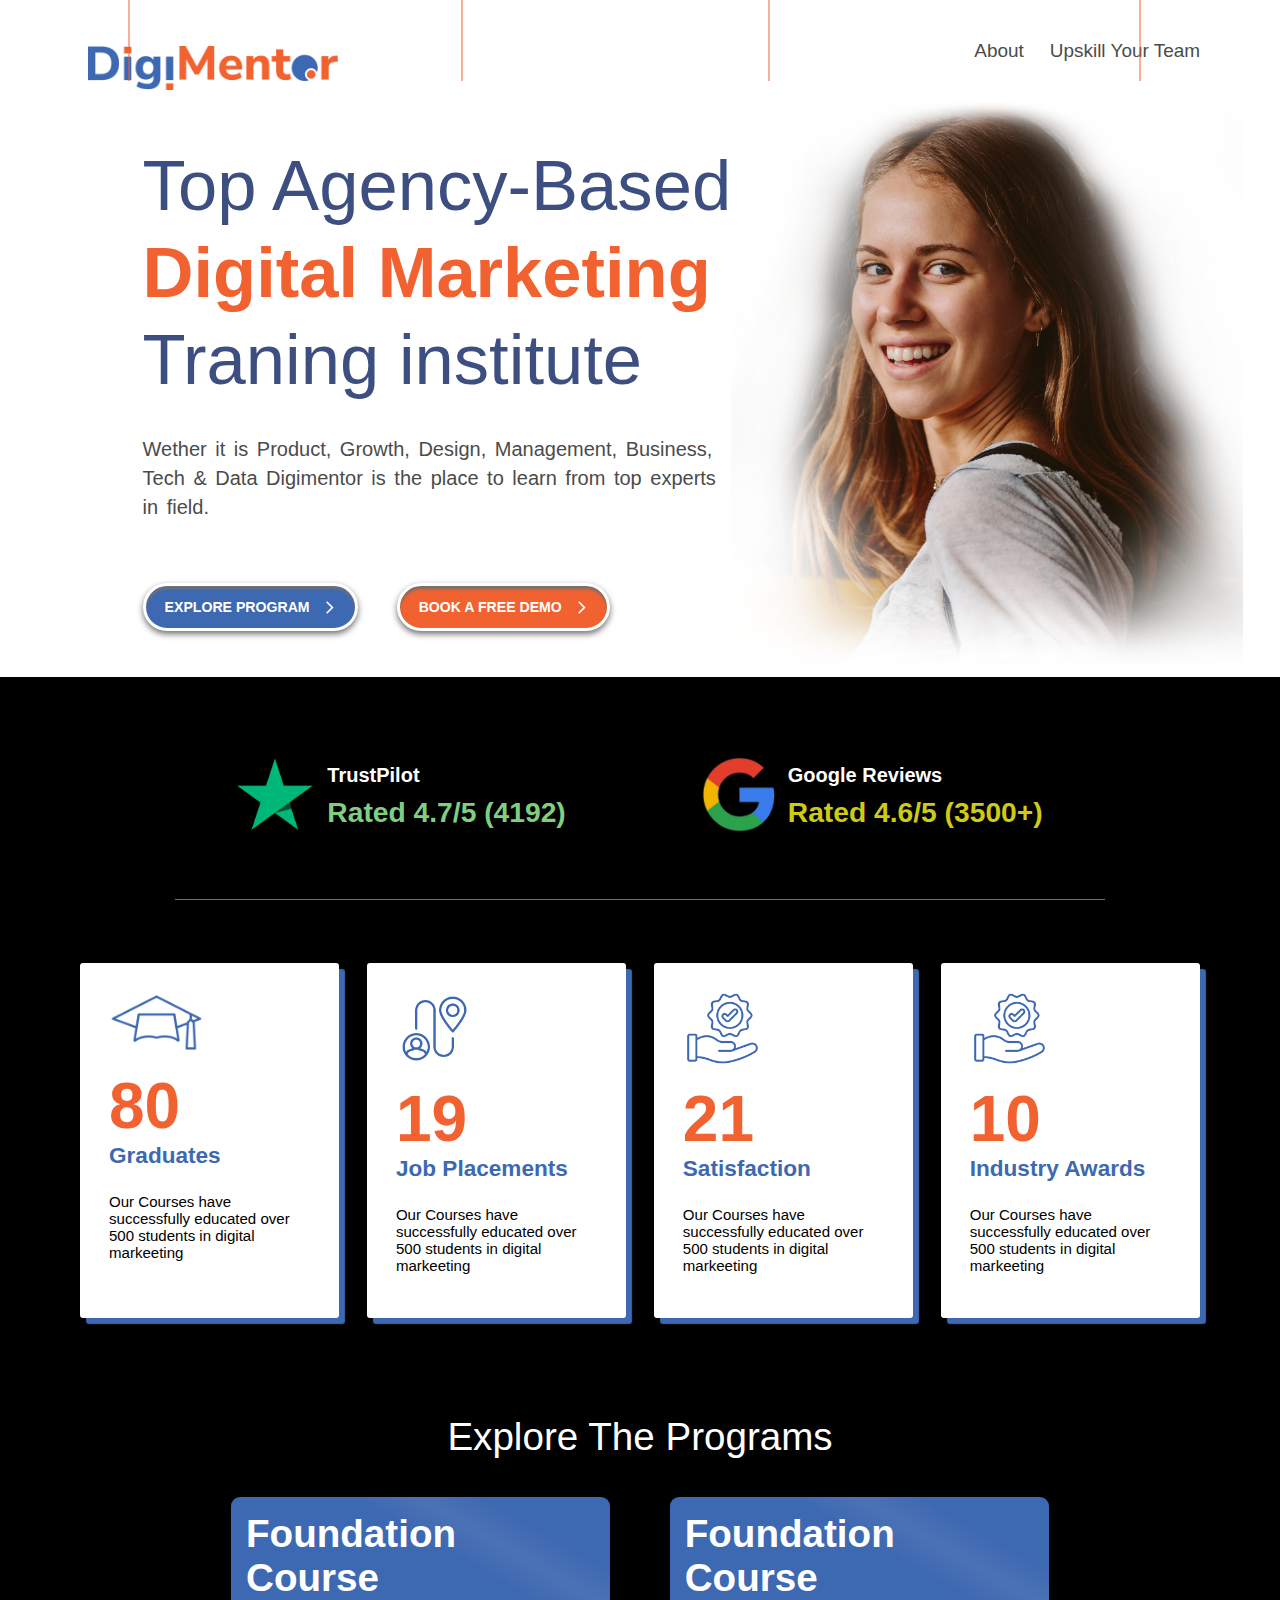
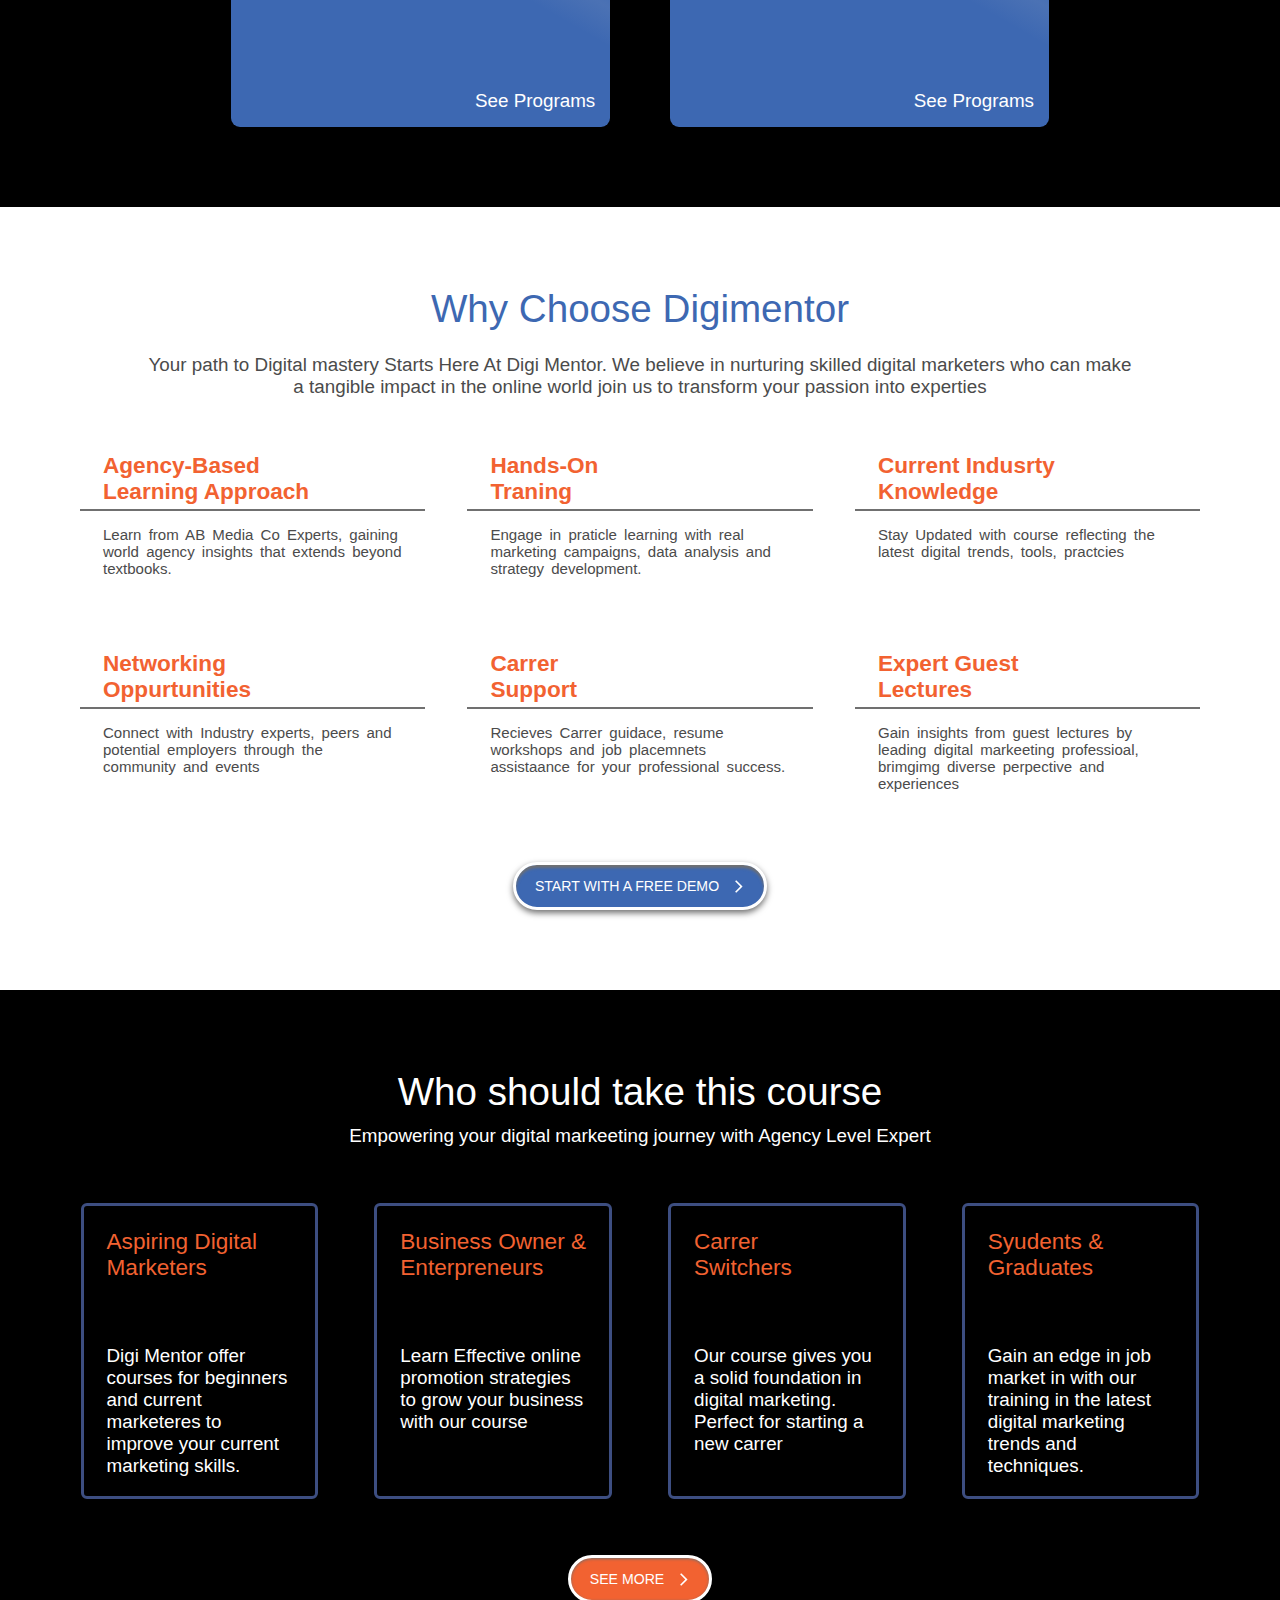
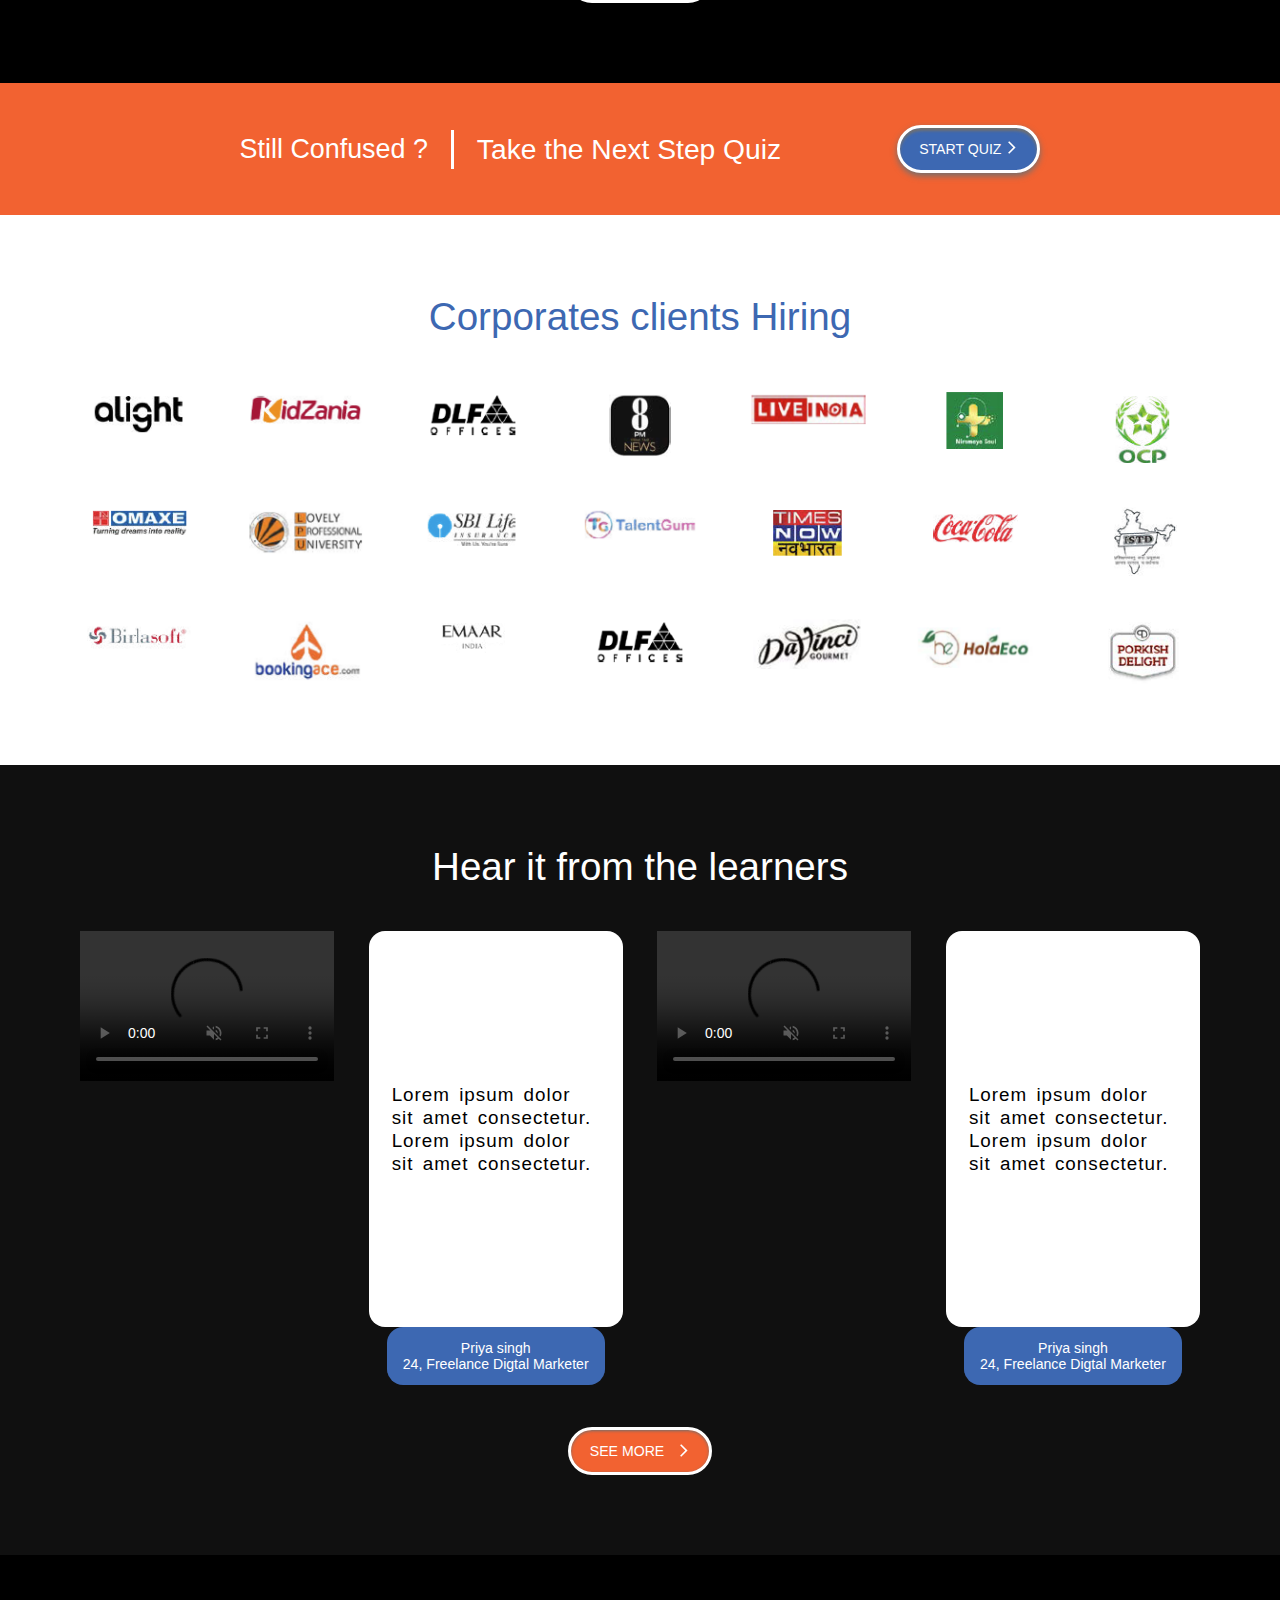
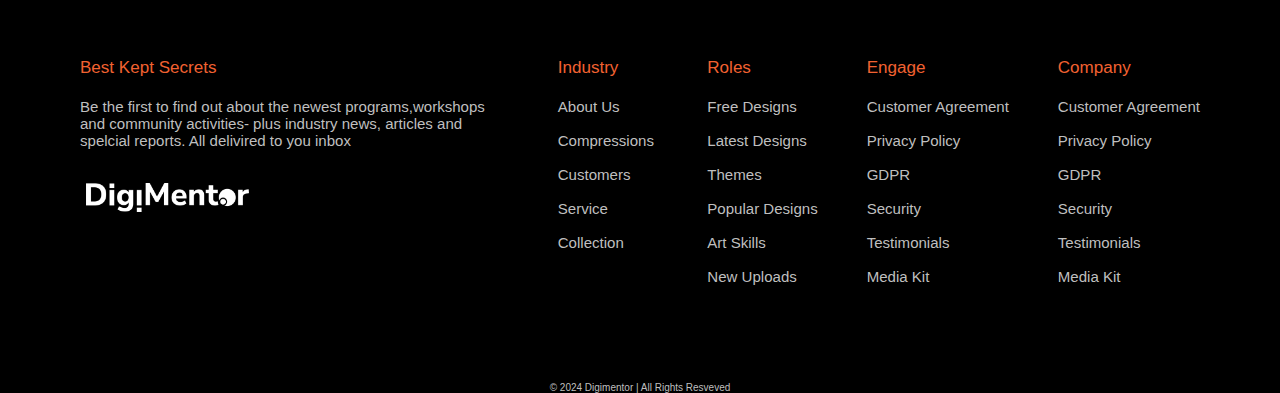
==== commit 92d3e416: "zipped this file" ====
--- a/index.html
+++ b/index.html
@@ -47,11 +47,11 @@
                 <img src="Assets/site-logo.png">
             </div>
             <div class="digioptions">
-                <!-- <a href="">About</a>
-                <a href="">Upskill Your Team</a> -->
-                <!-- <div class="mob_optns">
-                    <img src="Assets/" alt="menu">
-                </div> -->
+                <a href="#">About</a>
+                <a href="#">Upskill Your Team</a>
+                 <div class="mob_optns">
+                    <svg width="25px" height="25px" viewBox="0 0 28 28" fill="none" xmlns="http://www.w3.org/2000/svg" stroke="" stroke-width="2.8"><g id="SVGRepo_bgCarrier" stroke-width="0"></g><g id="SVGRepo_tracerCarrier" stroke-linecap="round" stroke-linejoin="round"></g><g id="SVGRepo_iconCarrier"><path d="M4 7C4 6.44771 4.44772 6 5 6H24C24.5523 6 25 6.44771 25 7C25 7.55229 24.5523 8 24 8H5C4.44772 8 4 7.55229 4 7Z" fill="#000"></path><path d="M4 13.9998C4 13.4475 4.44772 12.9997 5 12.9997L16 13C16.5523 13 17 13.4477 17 14C17 14.5523 16.5523 15 16 15L5 14.9998C4.44772 14.9998 4 14.552 4 13.9998Z" fill="#000"></path><path d="M5 19.9998C4.44772 19.9998 4 20.4475 4 20.9998C4 21.552 4.44772 21.9997 5 21.9997H22C22.5523 21.9997 23 21.552 23 20.9998C23 20.4475 22.5523 19.9998 22 19.9998H5Z" fill="#000"></path></g></svg>
+                </div>
             </div>
         </div>
 
@@ -67,9 +67,7 @@
                                 <p>Traning institute</p>
                             </div>
                             <div class="pd_para">
-                                Lorem ipsum dolor sit amet consectetur adipisicing elit. Tenetur necessitatibus
-                                consequuntur quidem corrupti minima ipsa quae repellat velit veritatis! Consequuntur hic
-                                corporis dolorum!
+                               Wether it is Product, Growth, Design, Management, Business, Tech & Data Digimentor is the place to learn from top experts in field.
                             </div>
                         </div>
                         <div class="swipe_btn">
--- a/hp.css
+++ b/hp.css
@@ -5,6 +5,12 @@
 
 .page-width {
     padding: 80px 80px;
+}
+
+@media (min-width:1600px){
+    .digioptions a{
+        font-size: 1.25vw;
+    }
 }
 
 .explore_card{
@@ -199,12 +205,32 @@
 .digimenu {
     display: flex;
     justify-content: space-between;
-    padding: 26px 0 0 80px;
+    padding: 40px 80px 0 80px;
+}
+
+.mob_optns{
+    display: none;
 }
 
 .digioptions {
     display: flex;
-    gap: 13px;
+    gap: 26px;
+}
+
+.digioptions a{
+    text-decoration: none;
+    color: #4b4b4b;
+    font-size: 1.48vw;
+    height: max-content;
+}
+
+.sitelogo{
+
+}
+
+.sitelogo img{
+    width:100%;
+    height: auto;
 }
 
 /* foot-css */
@@ -343,7 +369,6 @@
 .swipe_btn {
     display: flex;
     align-items: center;
-    justify-content: center;
 }
 
 .bgcollght {
@@ -375,9 +400,12 @@
     display: flex;
 }
 
-.swipe_left_head,
+.swipe_left_head{
+    width: 46%;
+}
+
 .swipe_right_head {
-    width: 50%;
+    width: 40%;
 }
 
 .head_pd p {
@@ -387,7 +415,7 @@
 
 .head_pd span {
     color: #F26231;
-    font-size: 75px;
+    font-size:5.51vw;
     font-weight: 600;
 }
 
@@ -397,7 +425,7 @@
 }
 
 .swipe_left_head {
-    padding: 0px 0px 0px 80px;
+    padding-left: 106px;
     display: flex;
     justify-content: right;
     flex-direction: column;
@@ -1013,6 +1041,11 @@
 
     .head_pd {
         padding: 0  33px 0 33px;
+        margin-bottom: 0;
+    }
+
+    .mob_optns{
+        display: block;
     }
 
     .page-width {
@@ -1256,6 +1289,13 @@
         font-size: 19px;
     }
 
+    .swipe_right_head {
+        width: 100%;
+    }
+    .swipe_btn{
+        justify-content: center;
+    }
+
     .head_pd span {
         font-size: 20px;
     }
@@ -1356,6 +1396,10 @@
         margin-left: 16px;
     }
 
+    .digioptions a{
+        display: none;
+    }
+
 }
 
 @media (max-width: 330px) {
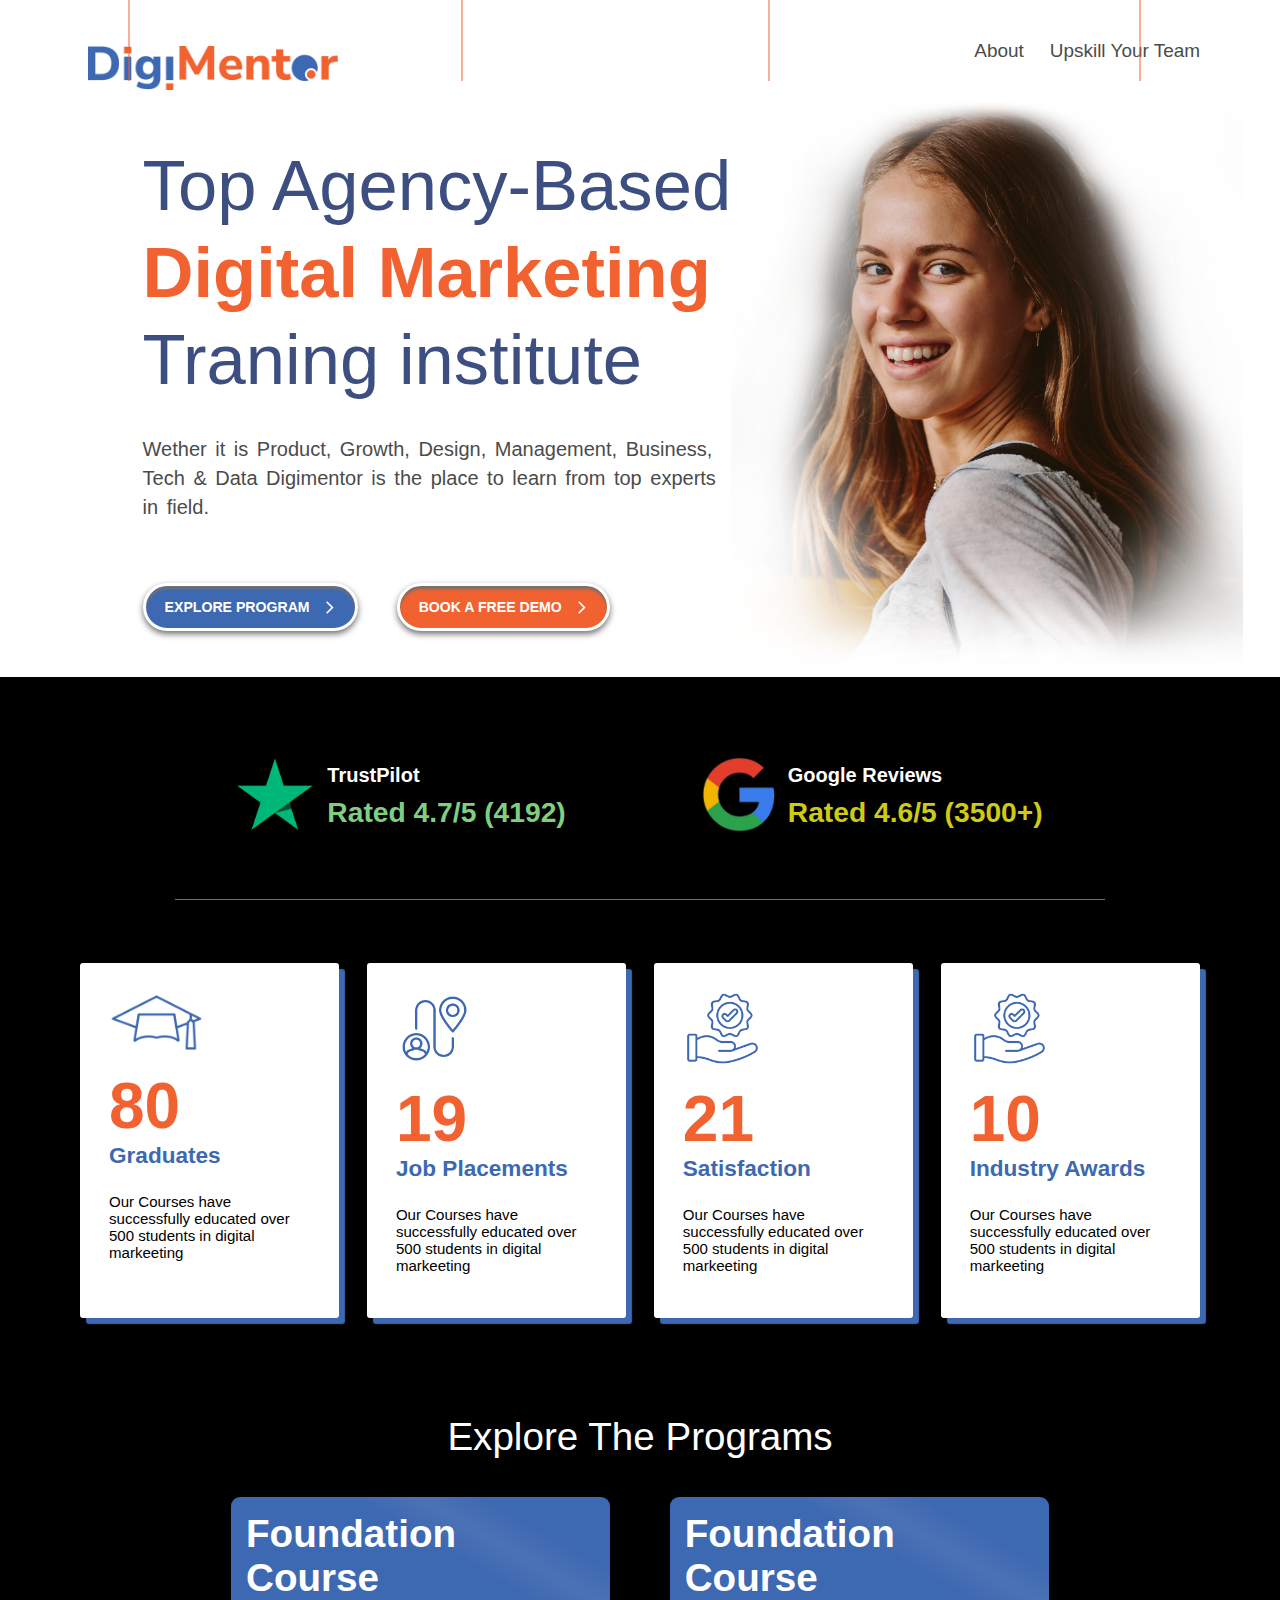
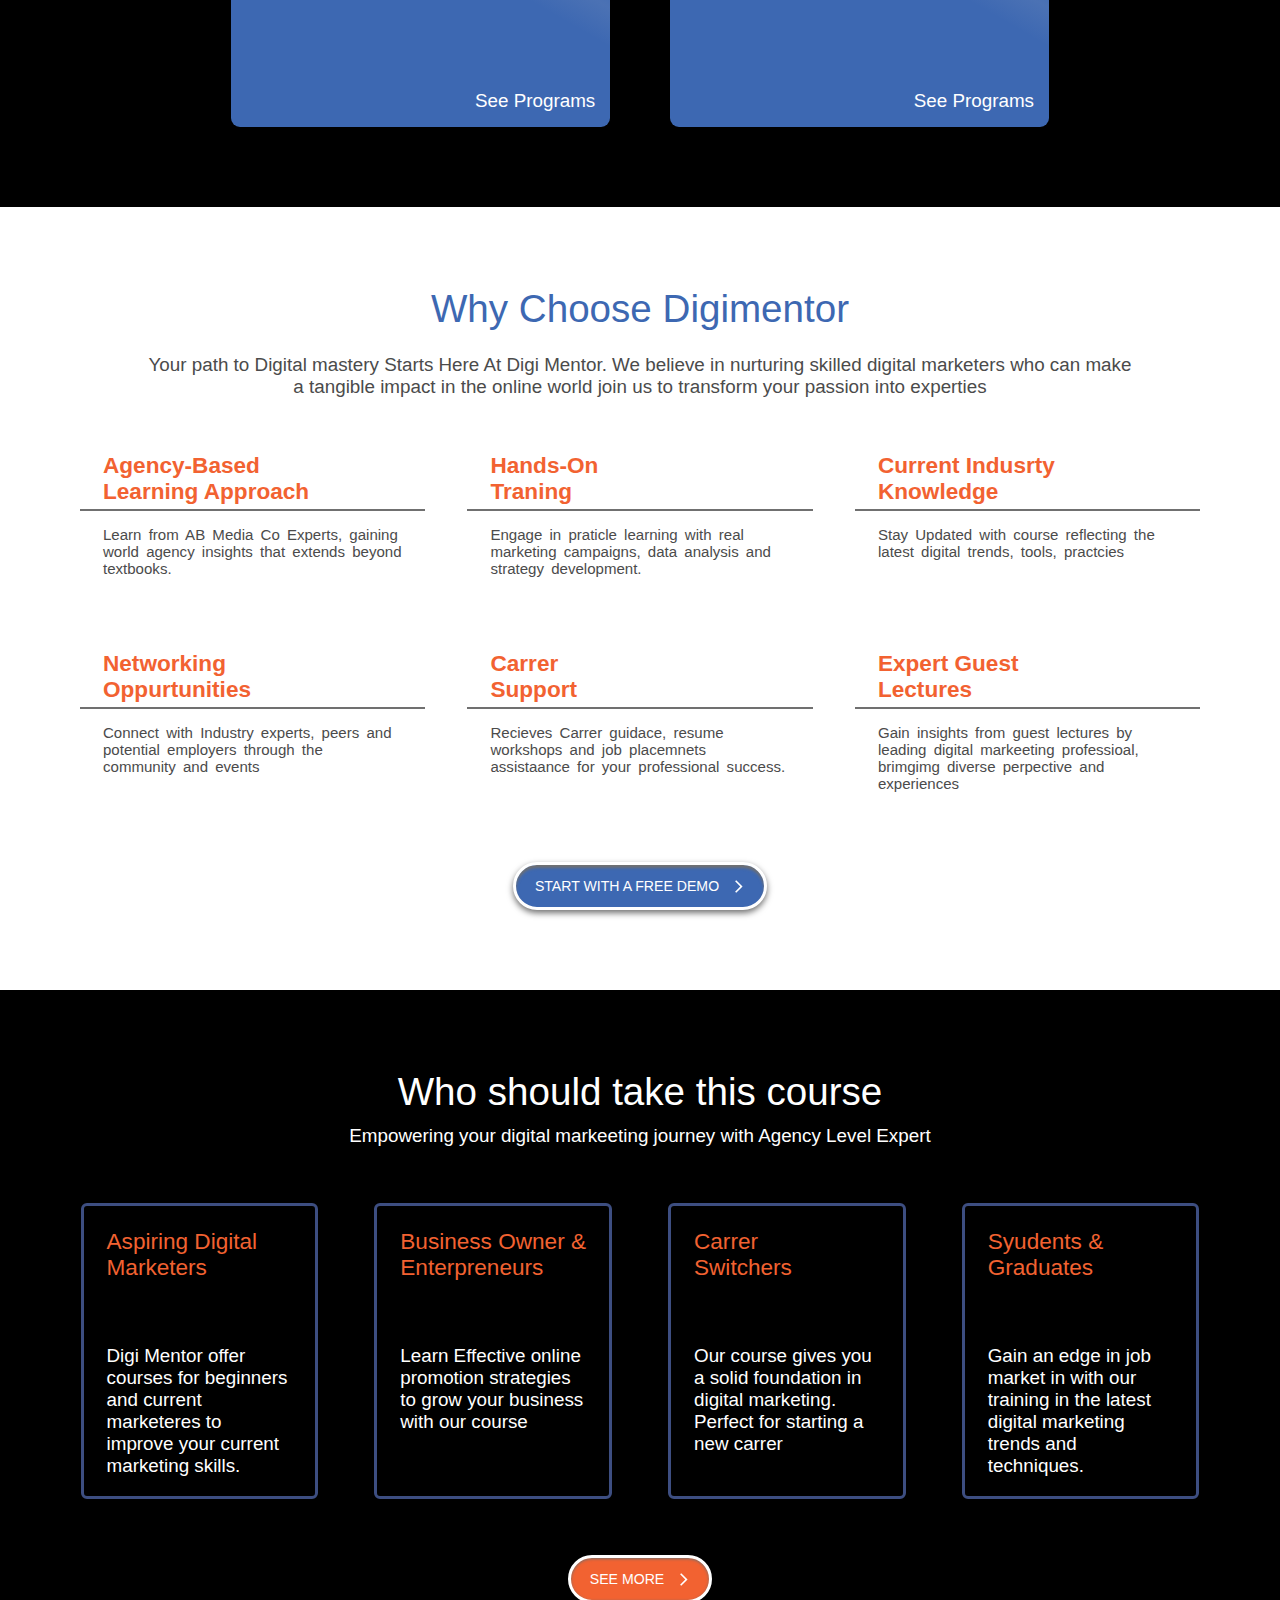
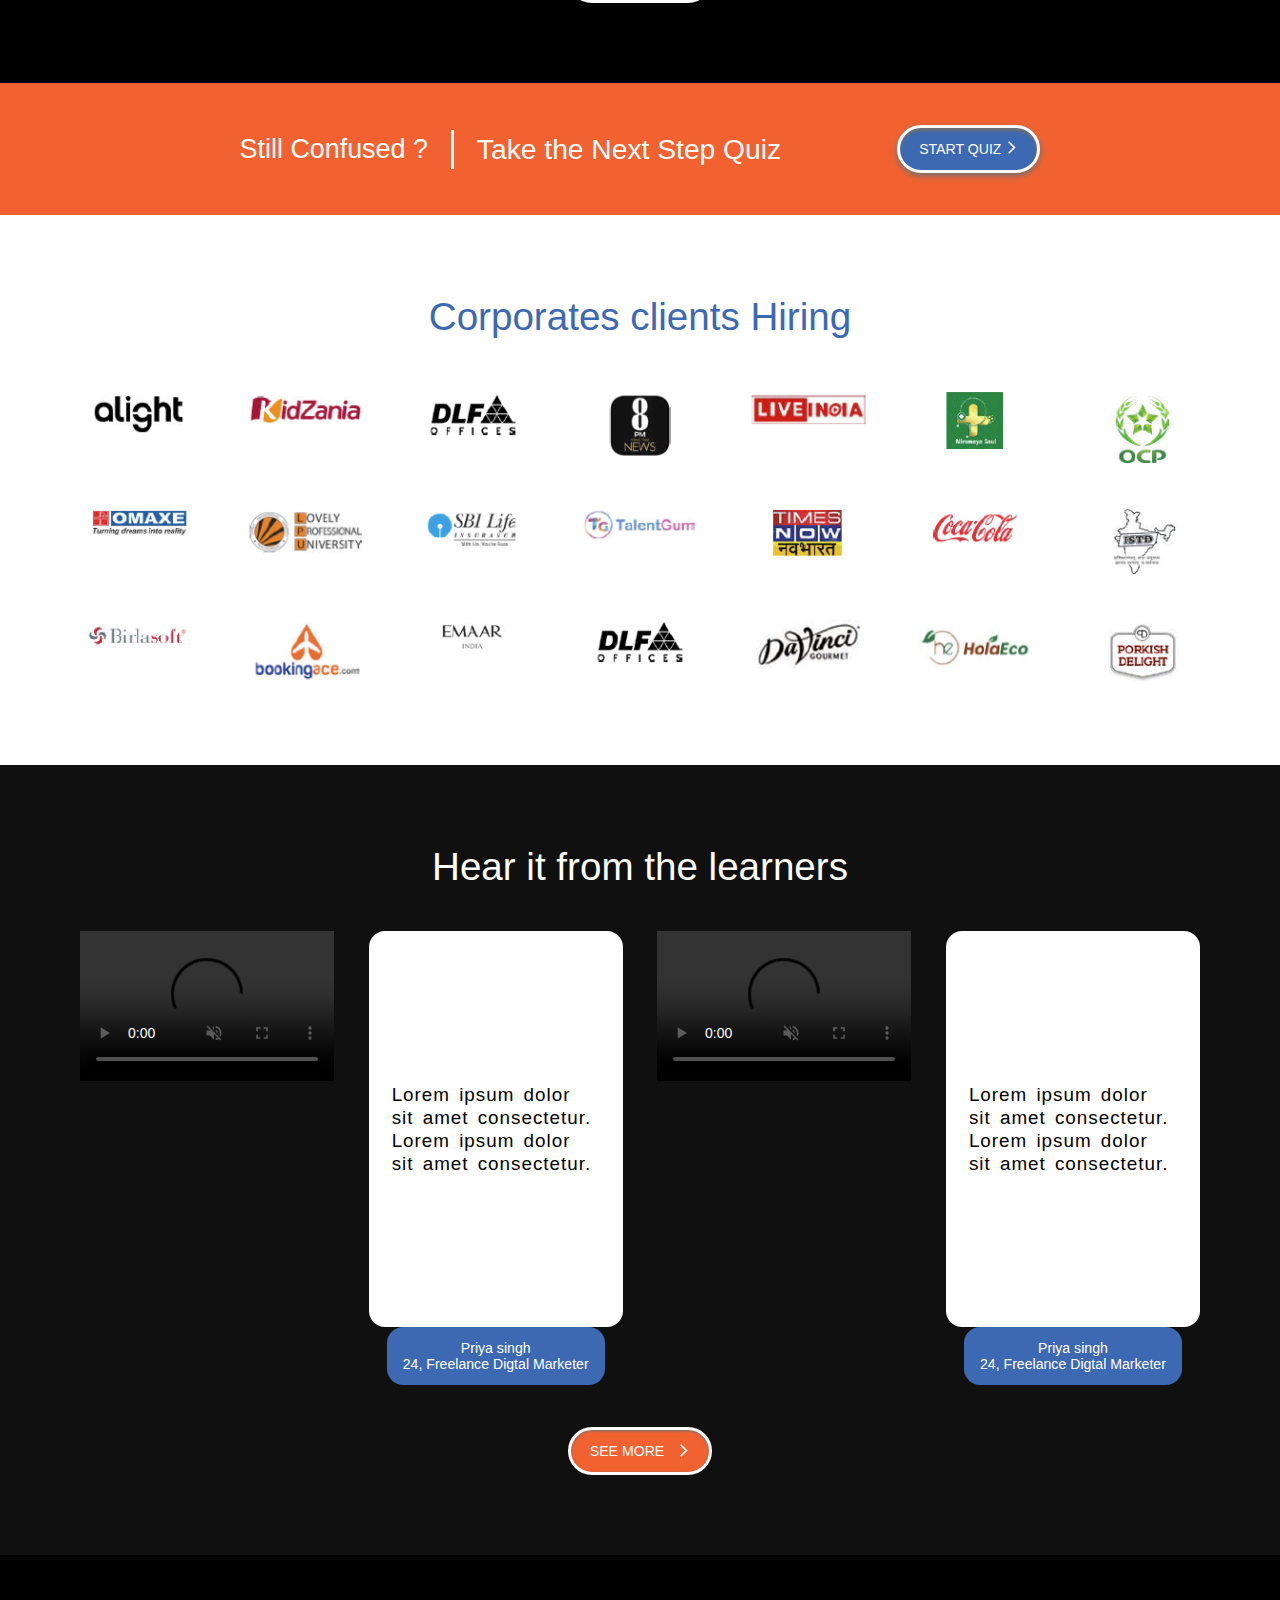
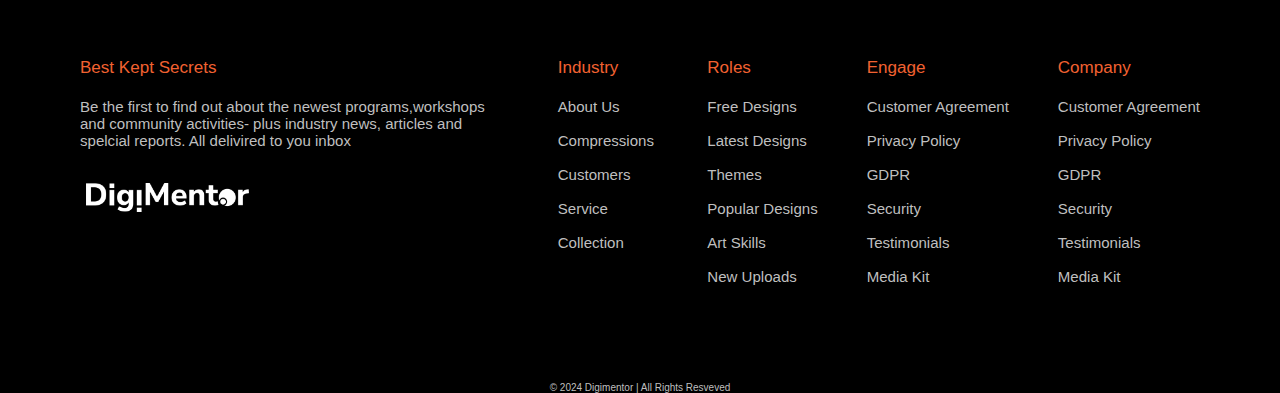
==== commit a0a2a775: "style header" ====
--- a/index.html
+++ b/index.html
@@ -42,15 +42,30 @@
             <!-- </div> -->
         </div>
 
-        <div class="digimenu page-width">
+        <div class="digimenu page-width header" id="myHeader">
             <div class="sitelogo">
                 <img src="Assets/site-logo.png">
             </div>
             <div class="digioptions">
                 <a href="#">About</a>
                 <a href="#">Upskill Your Team</a>
-                 <div class="mob_optns">
-                    <svg width="25px" height="25px" viewBox="0 0 28 28" fill="none" xmlns="http://www.w3.org/2000/svg" stroke="" stroke-width="2.8"><g id="SVGRepo_bgCarrier" stroke-width="0"></g><g id="SVGRepo_tracerCarrier" stroke-linecap="round" stroke-linejoin="round"></g><g id="SVGRepo_iconCarrier"><path d="M4 7C4 6.44771 4.44772 6 5 6H24C24.5523 6 25 6.44771 25 7C25 7.55229 24.5523 8 24 8H5C4.44772 8 4 7.55229 4 7Z" fill="#000"></path><path d="M4 13.9998C4 13.4475 4.44772 12.9997 5 12.9997L16 13C16.5523 13 17 13.4477 17 14C17 14.5523 16.5523 15 16 15L5 14.9998C4.44772 14.9998 4 14.552 4 13.9998Z" fill="#000"></path><path d="M5 19.9998C4.44772 19.9998 4 20.4475 4 20.9998C4 21.552 4.44772 21.9997 5 21.9997H22C22.5523 21.9997 23 21.552 23 20.9998C23 20.4475 22.5523 19.9998 22 19.9998H5Z" fill="#000"></path></g></svg>
+                <div class="mob_optns">
+                    <svg width="25px" height="25px" viewBox="0 0 28 28" fill="none" xmlns="http://www.w3.org/2000/svg"
+                        stroke="" stroke-width="2.8">
+                        <g id="SVGRepo_bgCarrier" stroke-width="0"></g>
+                        <g id="SVGRepo_tracerCarrier" stroke-linecap="round" stroke-linejoin="round"></g>
+                        <g id="SVGRepo_iconCarrier">
+                            <path
+                                d="M4 7C4 6.44771 4.44772 6 5 6H24C24.5523 6 25 6.44771 25 7C25 7.55229 24.5523 8 24 8H5C4.44772 8 4 7.55229 4 7Z"
+                                fill="#000"></path>
+                            <path
+                                d="M4 13.9998C4 13.4475 4.44772 12.9997 5 12.9997L16 13C16.5523 13 17 13.4477 17 14C17 14.5523 16.5523 15 16 15L5 14.9998C4.44772 14.9998 4 14.552 4 13.9998Z"
+                                fill="#000"></path>
+                            <path
+                                d="M5 19.9998C4.44772 19.9998 4 20.4475 4 20.9998C4 21.552 4.44772 21.9997 5 21.9997H22C22.5523 21.9997 23 21.552 23 20.9998C23 20.4475 22.5523 19.9998 22 19.9998H5Z"
+                                fill="#000"></path>
+                        </g>
+                    </svg>
                 </div>
             </div>
         </div>
@@ -67,7 +82,8 @@
                                 <p>Traning institute</p>
                             </div>
                             <div class="pd_para">
-                               Wether it is Product, Growth, Design, Management, Business, Tech & Data Digimentor is the place to learn from top experts in field.
+                                Wether it is Product, Growth, Design, Management, Business, Tech & Data Digimentor is
+                                the place to learn from top experts in field.
                             </div>
                         </div>
                         <div class="swipe_btn">
@@ -953,8 +969,7 @@
 
                 <div class="opensrc">
                     <video controls autoplay loop muted
-                        src="Assets/video-output-50486B95-37F0-42D8-BF65-8FC7D237AF3A.mov"
-                        width="620">
+                        src="Assets/video-output-50486B95-37F0-42D8-BF65-8FC7D237AF3A.mov" width="620">
                         Sorry, your browser doesn't support embedded videos, but don't worry, you can
                         <a href="https://archive.org/details/BigBuckBunny_124">download it</a>
                         and watch it with your favorite video player!
@@ -974,8 +989,7 @@
 
                 <div class="opensrc">
                     <video controls autoplay loop muted
-                        src="Assets/video-output-50486B95-37F0-42D8-BF65-8FC7D237AF3A.mov"
-                        width="620">
+                        src="Assets/video-output-50486B95-37F0-42D8-BF65-8FC7D237AF3A.mov" width="620">
                         Sorry, your browser doesn't support embedded videos, but don't worry, you can
                         <a href="https://archive.org/details/BigBuckBunny_124">download it</a>
                         and watch it with your favorite video player!
@@ -1115,9 +1129,27 @@
                     </div> -->
             </div>
         </div>
-        <div class="year"><p> &copy; 2024 Digimentor | All  Rights Resveved</p></div>
+        <div class="year">
+            <p> &copy; 2024 Digimentor | All Rights Resveved</p>
+        </div>
     </section>
 
+
+    
+    <script>
+        window.onscroll = function () { myFunction() };
+
+        var header = document.getElementById("myHeader");
+        var sticky = header.offsetTop;
+
+        function myFunction() {
+            if (window.pageYOffset > sticky) {
+                header.classList.add("sticky");
+            } else {
+                header.classList.remove("sticky");
+            }
+        }
+    </script>
     <!-- <custom-footer></custom-footer> -->
 
     <script src="https://cdn.jsdelivr.net/npm/swiper@11/swiper-bundle.min.js"></script>
--- a/hp.css
+++ b/hp.css
@@ -207,6 +207,16 @@
     justify-content: space-between;
     padding: 40px 80px 0 80px;
 }
+ 
+  .sticky {
+    position: fixed;
+    top: 0;
+    width: -webkit-fill-available;
+    background: #fff;
+    z-index: 9;
+    align-items: center;
+    padding-bottom: 40px;
+  }
 
 .mob_optns{
     display: none;
@@ -222,10 +232,6 @@
     color: #4b4b4b;
     font-size: 1.48vw;
     height: max-content;
-}
-
-.sitelogo{
-
 }
 
 .sitelogo img{
@@ -1046,10 +1052,23 @@
 
     .mob_optns{
         display: block;
+        height: fit-content;
+    }
+
+    .digimenu{
+        flex-direction: row-reverse;
+    }
+
+    .digioptions{
+        height: fit-content;
     }
 
     .page-width {
         padding: 33px;
+    }
+
+    .sticky {
+        padding: 19px 33px;
     }
 
     .bannre_txt-btn {
@@ -1189,12 +1208,9 @@
 
     /* foot-style */
 
-    .footer-col .links li{
-        font-size: 6px;
-    }
-
     .footer-col .links {
         margin-top: 16px;
+        padding: 0;
     }
 
     .para_and_ttl {
@@ -1232,15 +1248,16 @@
     }
 
     .footer-row .footer-col h4{
-        font-size: 13px;
+        padding-left: 0;
+        font-size: 16px;
     }
 
     .footer-col p{
-        font-size: 9px;
+        font-size: 11px;
     }
 
     .footer-col .links li a{
-        font-size: 9px;
+        font-size: 13px;
     }
 
     /* Explore section */
@@ -1360,6 +1377,7 @@
         width: 100%;
         height: auto;
     }
+
     .videotxt .sec-style{
         flex-wrap: wrap;
     }
@@ -1400,9 +1418,30 @@
         display: none;
     }
 
-}
-
-@media (max-width: 330px) {
+    .sitelogo {
+        width: 123px;
+    }
+
+    .mob_optns svg{
+        width: 25px;
+        height: 25px;
+    }
+
+    .year p {
+        font-size: 13px;
+    }
+
+}
+
+@media (max-width: 340px) {
+
+    .bannre_txt-btn {
+        font-size: 11px;
+    }
+
+    .swipe_btn{
+        justify-content: center;
+    }
 
     .bgcolorng {
         margin-left: 13px;
@@ -1420,8 +1459,8 @@
         gap: 3px;
     }
     svg{
-        width: 9px;
-    height: 9px; 
+        width: 10px;
+    height: 10px; 
     }
 
     .confused_lnk div{
@@ -1451,4 +1490,9 @@
     .explore_card {
         gap: 50px;
     }
+
+    .mob_optns svg{
+        width: 25px;
+        height: 25px;
+    }
 }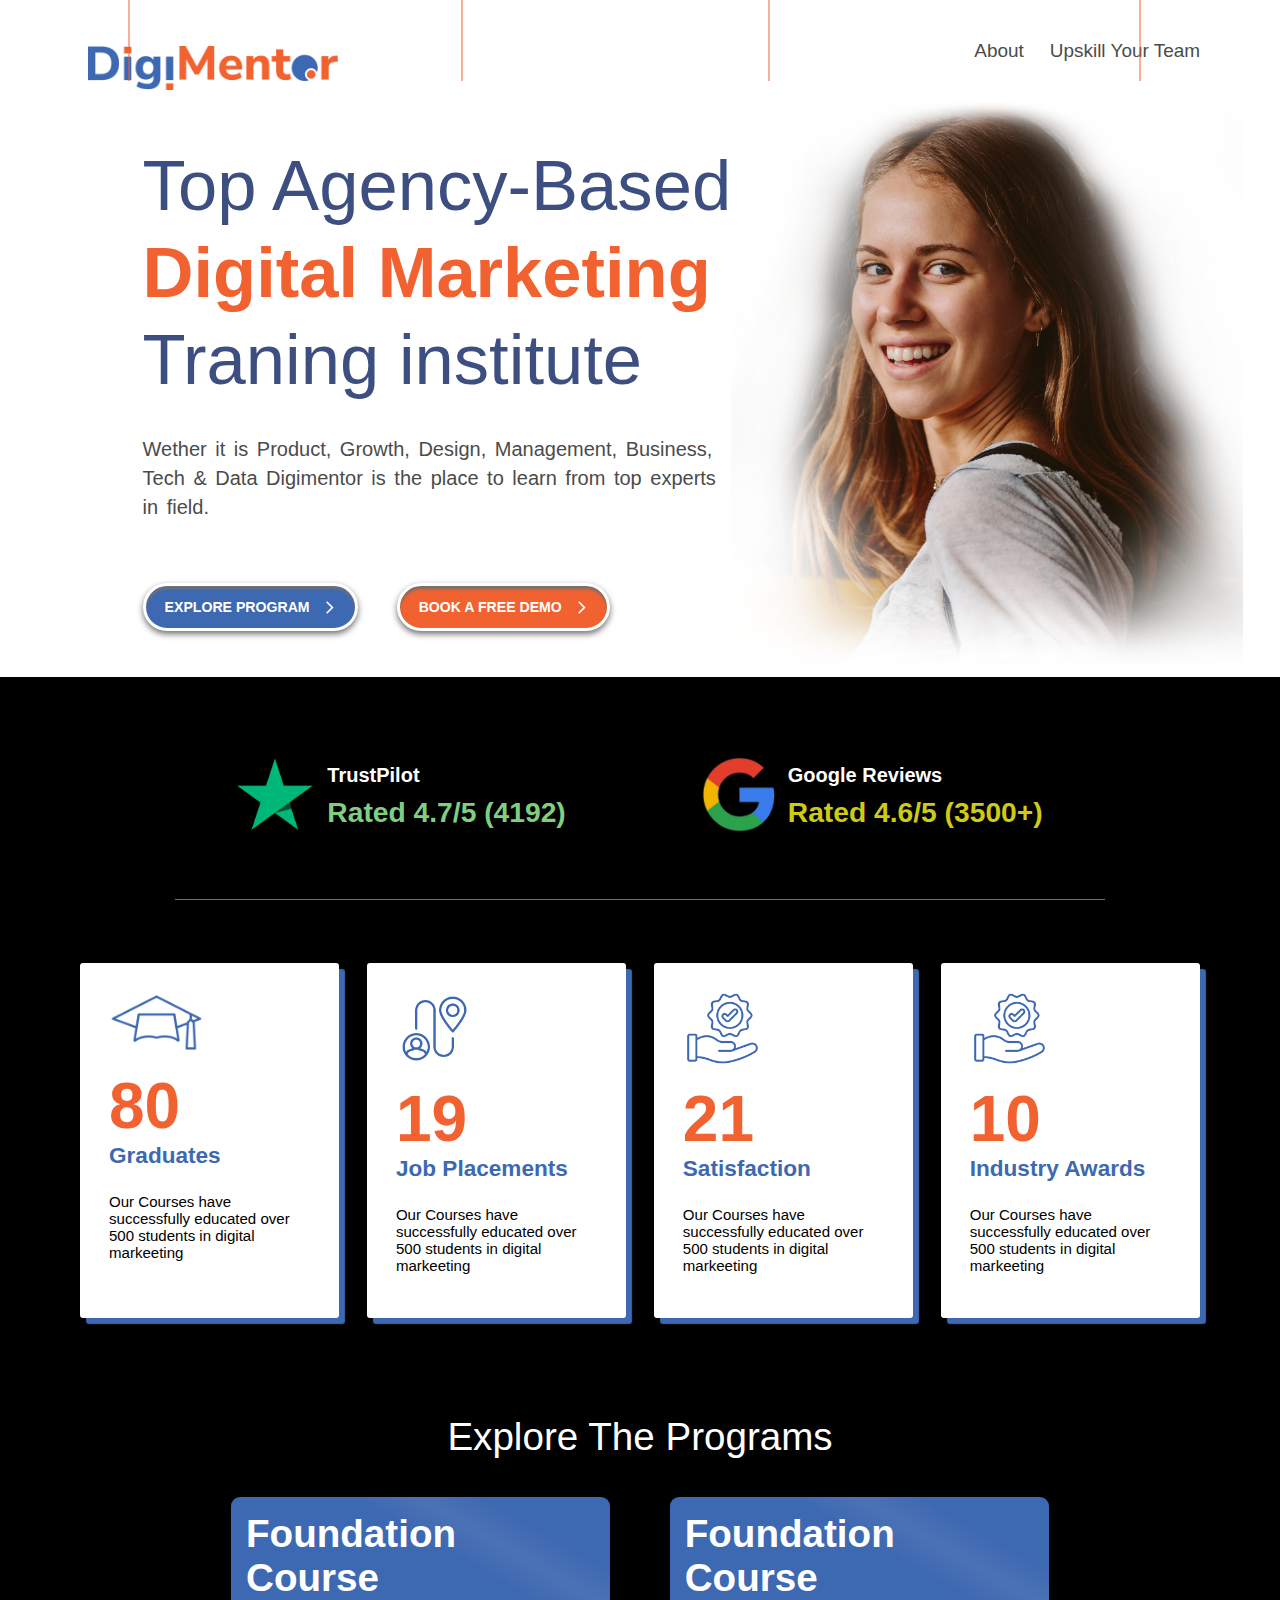
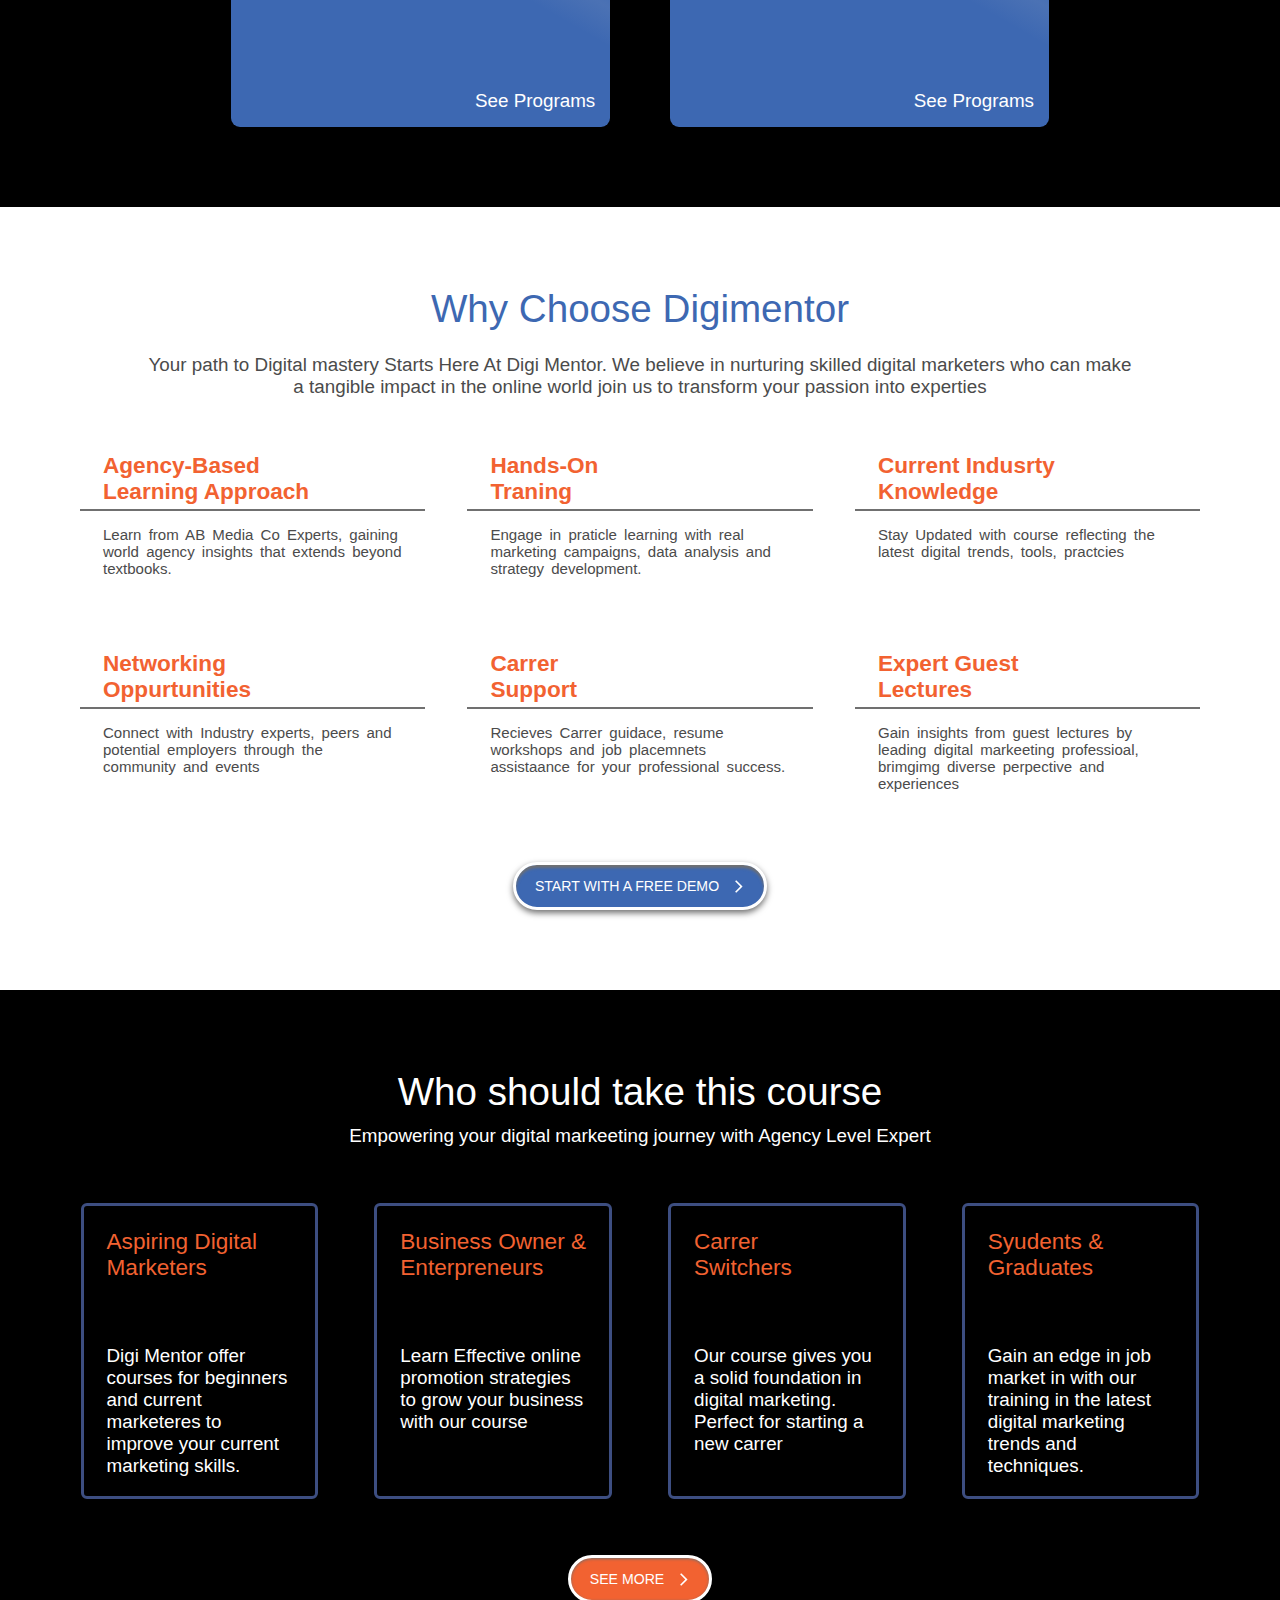
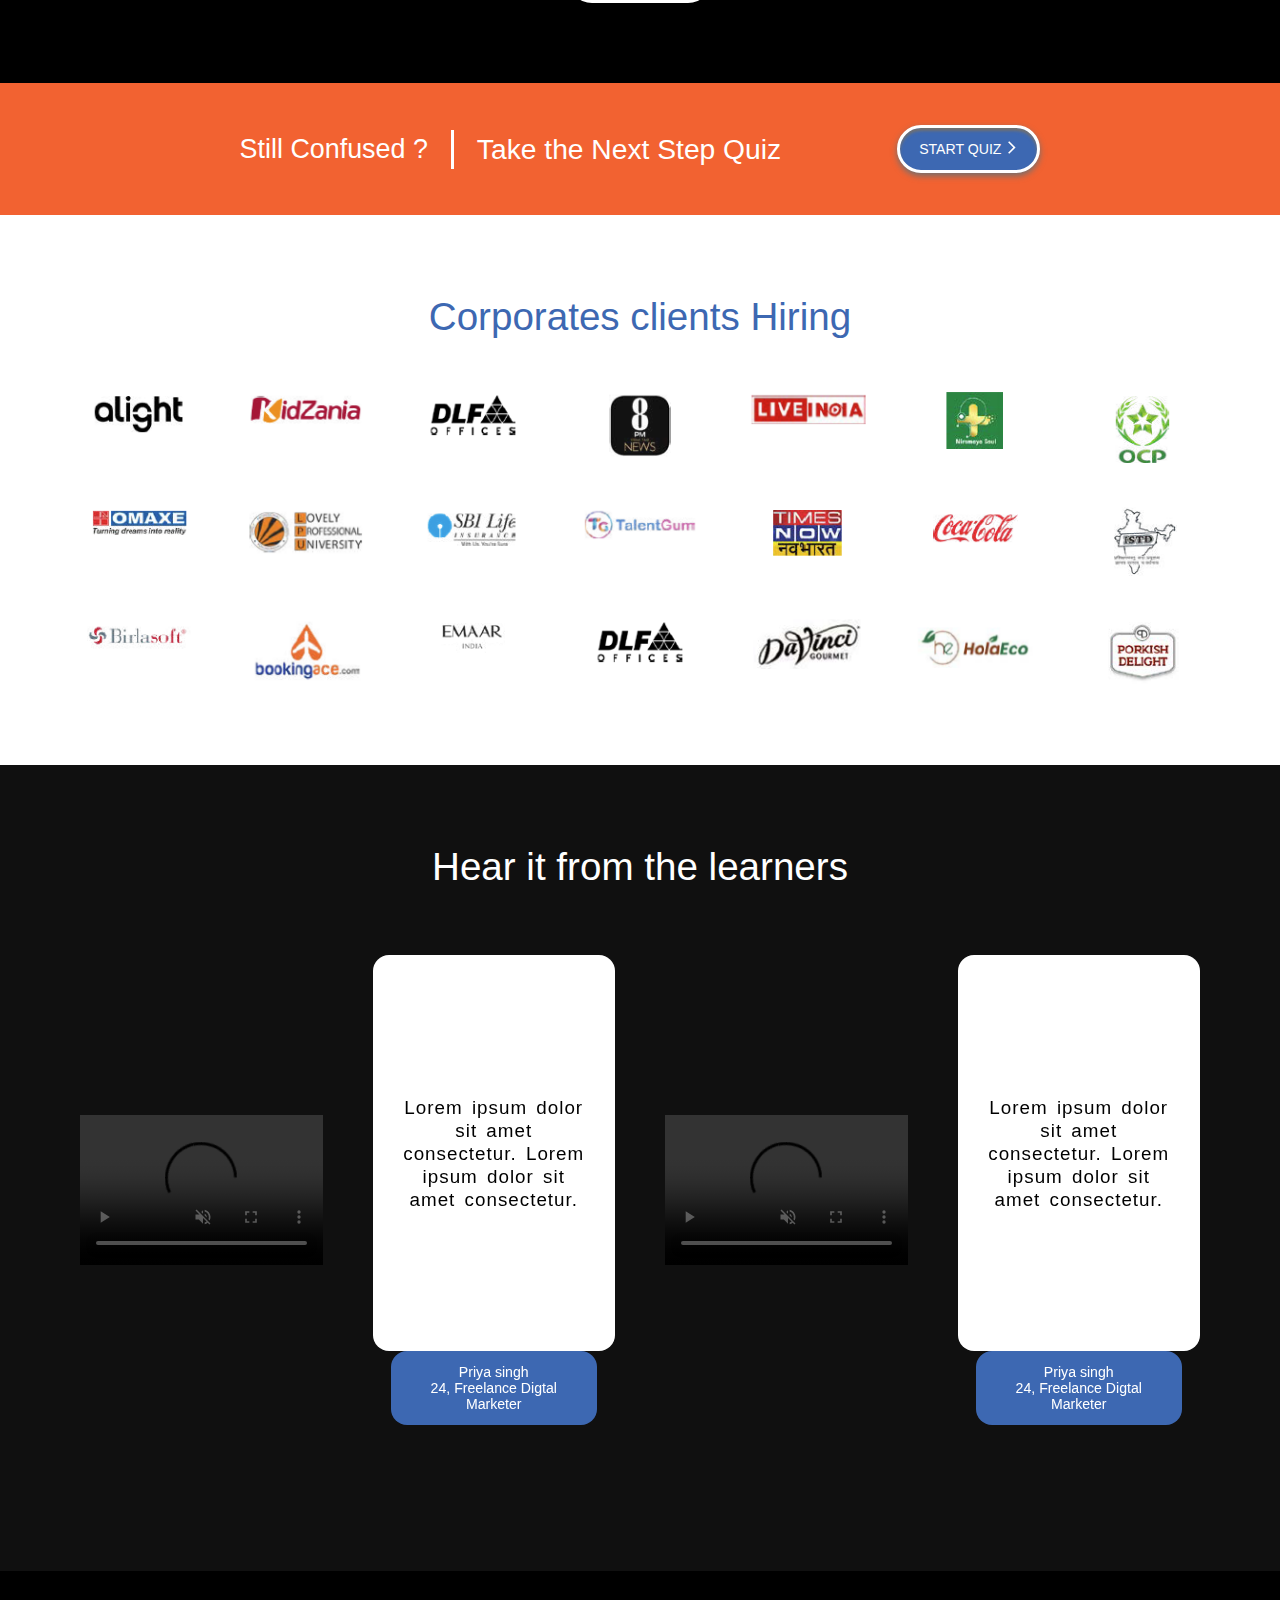
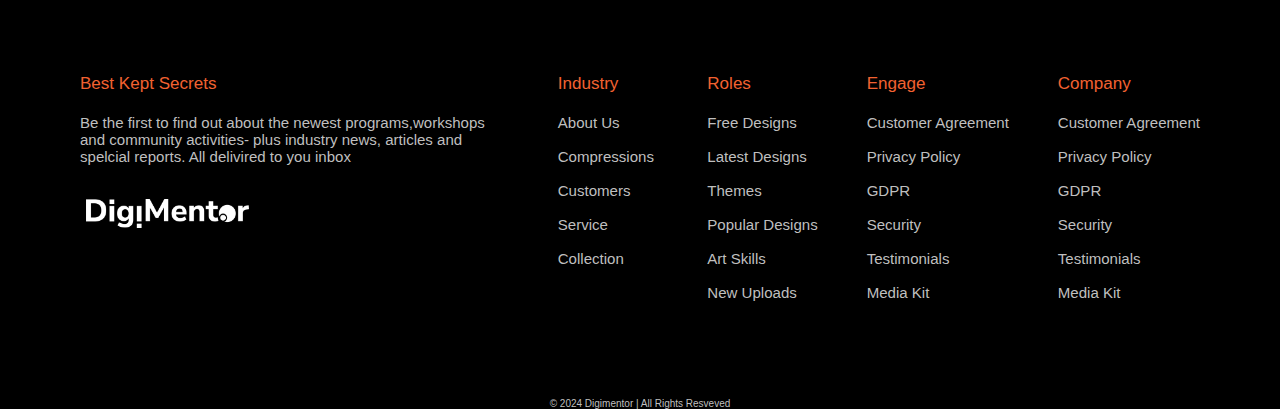
==== commit d5e46714: "mob-video-swiper" ====
--- a/index.html
+++ b/index.html
@@ -967,335 +967,377 @@
 
             <div class="sec-style">
 
-                <div class="opensrc">
-                    <video controls autoplay loop muted
-                        src="Assets/video-output-50486B95-37F0-42D8-BF65-8FC7D237AF3A.mov" width="620">
-                        Sorry, your browser doesn't support embedded videos, but don't worry, you can
-                        <a href="https://archive.org/details/BigBuckBunny_124">download it</a>
-                        and watch it with your favorite video player!
-                    </video>
-
-                </div>
-
-                <div class="opensrc">
-                    <div class="hearpara">
-                        <p>Lorem ipsum dolor sit amet consectetur. Lorem ipsum dolor sit amet consectetur.</p>
-                    </div>
-                    <div class="student">
-                        <span>Priya singh</span>
-                        <span>24, Freelance Digtal Marketer</span>
-                    </div>
-                </div>
-
-                <div class="opensrc">
-                    <video controls autoplay loop muted
-                        src="Assets/video-output-50486B95-37F0-42D8-BF65-8FC7D237AF3A.mov" width="620">
-                        Sorry, your browser doesn't support embedded videos, but don't worry, you can
-                        <a href="https://archive.org/details/BigBuckBunny_124">download it</a>
-                        and watch it with your favorite video player!
-                    </video>
-                </div>
-
-                <div class="opensrc">
-                    <div class="hearpara">
-                        <p>Lorem ipsum dolor sit amet consectetur. Lorem ipsum dolor sit amet consectetur.</p>
-                    </div>
-                    <div class="student">
-                        <span>Priya singh</span>
-                        <span>24, Freelance Digtal Marketer</span>
-                    </div>
-                </div>
-
+                <div class="swiper mySwiper4">
+                    <div class="swiper-wrapper">
+                        
+                        <div class="swiper-slide">
+                            <div class="opensrc">
+                                <video controls autoplay loop muted
+                                    src="Assets/video-output-50486B95-37F0-42D8-BF65-8FC7D237AF3A.mov" width="620">
+                                    Sorry, your browser doesn't support embedded videos, but don't worry, you can
+                                    <a href="https://archive.org/details/BigBuckBunny_124">download it</a>
+                                    and watch it with your favorite video player!
+                                </video>
+
+                            </div>
+                        </div>
+
+                        <div class="swiper-slide">
+                            <div class="opensrc">
+                                <div class="hearpara">
+                                    <p>Lorem ipsum dolor sit amet consectetur. Lorem ipsum dolor sit amet consectetur.
+                                    </p>
+                                </div>
+                                <div class="student">
+                                    <span>Priya singh</span>
+                                    <span>24, Freelance Digtal Marketer</span>
+                                </div>
+                            </div>
+                        </div>
+
+                        <div class="swiper-slide">
+                            <div class="opensrc">
+                                <video controls autoplay loop muted
+                                    src="Assets/video-output-50486B95-37F0-42D8-BF65-8FC7D237AF3A.mov" width="620">
+                                    Sorry, your browser doesn't support embedded videos, but don't worry, you can
+                                    <a href="https://archive.org/details/BigBuckBunny_124">download it</a>
+                                    and watch it with your favorite video player!
+                                </video>
+                            </div>
+                        </div>
+
+                        <div class="swiper-slide">
+                            <div class="opensrc">
+                                <div class="hearpara">
+                                    <p>Lorem ipsum dolor sit amet consectetur. Lorem ipsum dolor sit amet consectetur.
+                                    </p>
+                                </div>
+                                <div class="student">
+                                    <span>Priya singh</span>
+                                    <span>24, Freelance Digtal Marketer</span>
+                                </div>
+                            </div>
+                        </div>
+
+                    </div>
+
+                    <a href="#">
+                        <div class="videotxt_btn">
+                            <span>See More</span>
+                            <svg width="13px" height="13px" viewBox="0 0 16 16"
+                                xmlns:dc="http://purl.org/dc/elements/1.1/" xmlns:cc="http://creativecommons.org/ns#"
+                                xmlns:rdf="http://www.w3.org/1999/02/22-rdf-syntax-ns#"
+                                xmlns="http://www.w3.org/2000/svg" id="svg2" version="1.1" fill="#fff" stroke="#fff">
+                                <g id="SVGRepo_bgCarrier" stroke-width="0"></g>
+                                <g id="SVGRepo_tracerCarrier" stroke-linecap="round" stroke-linejoin="round"></g>
+                                <g id="SVGRepo_iconCarrier">
+                                    <metadata id="metadata7">
+                                        <rdf:rdf>
+                                            <cc:work>
+                                                <dc:format>image/svg+xml</dc:format>
+                                                <dc:type rdf:resource="http://purl.org/dc/dcmitype/StillImage">
+                                                </dc:type>
+                                                <dc:title></dc:title>
+                                                <dc:date>2021</dc:date>
+                                                <dc:creator>
+                                                    <cc:agent>
+                                                        <dc:title>Timothée Giet</dc:title>
+                                                    </cc:agent>
+                                                </dc:creator>
+                                                <cc:license
+                                                    rdf:resource="http://creativecommons.org/licenses/by-sa/4.0/">
+                                                </cc:license>
+                                            </cc:work>
+                                            <cc:license rdf:about="http://creativecommons.org/licenses/by-sa/4.0/">
+                                                <cc:permits
+                                                    rdf:resource="http://creativecommons.org/ns#fffReproduction">
+                                                </cc:permits>
+                                                <cc:permits
+                                                    rdf:resource="http://creativecommons.org/ns#fffDistribution">
+                                                </cc:permits>
+                                                <cc:requires rdf:resource="http://creativecommons.org/ns#fffNotice">
+                                                </cc:requires>
+                                                <cc:requires
+                                                    rdf:resource="http://creativecommons.org/ns#fffAttribution">
+                                                </cc:requires>
+                                                <cc:permits
+                                                    rdf:resource="http://creativecommons.org/ns#fffDerivativeWorks">
+                                                </cc:permits>
+                                                <cc:requires rdf:resource="http://creativecommons.org/ns#fffShareAlike">
+                                                </cc:requires>
+                                            </cc:license>
+                                        </rdf:rdf>
+                                    </metadata>
+                                    <g id="layer1" transform="rotate(45 1254.793 524.438)">
+                                        <path
+                                            style="fill:#fff;fill-opacity:1;fill-rule:evenodd;stroke:none;stroke-width:1px;stroke-linecap:butt;stroke-linejoin:miter;stroke-opacity:1"
+                                            d="M11.532 1048.341H9.536v-9h-9v-2h11z" id="path4179"></path>
+                                    </g>
+                                </g>
+                            </svg>
+                        </div>
+                    </a>
+
+                </div>
             </div>
-
-            <a href="#">
-                <div class="videotxt_btn">
-                    <span>See More</span>
-                    <svg width="13px" height="13px" viewBox="0 0 16 16" xmlns:dc="http://purl.org/dc/elements/1.1/"
-                        xmlns:cc="http://creativecommons.org/ns#"
-                        xmlns:rdf="http://www.w3.org/1999/02/22-rdf-syntax-ns#" xmlns="http://www.w3.org/2000/svg"
-                        id="svg2" version="1.1" fill="#fff" stroke="#fff">
-                        <g id="SVGRepo_bgCarrier" stroke-width="0"></g>
-                        <g id="SVGRepo_tracerCarrier" stroke-linecap="round" stroke-linejoin="round"></g>
-                        <g id="SVGRepo_iconCarrier">
-                            <metadata id="metadata7">
-                                <rdf:rdf>
-                                    <cc:work>
-                                        <dc:format>image/svg+xml</dc:format>
-                                        <dc:type rdf:resource="http://purl.org/dc/dcmitype/StillImage"></dc:type>
-                                        <dc:title></dc:title>
-                                        <dc:date>2021</dc:date>
-                                        <dc:creator>
-                                            <cc:agent>
-                                                <dc:title>Timothée Giet</dc:title>
-                                            </cc:agent>
-                                        </dc:creator>
-                                        <cc:license rdf:resource="http://creativecommons.org/licenses/by-sa/4.0/">
-                                        </cc:license>
-                                    </cc:work>
-                                    <cc:license rdf:about="http://creativecommons.org/licenses/by-sa/4.0/">
-                                        <cc:permits rdf:resource="http://creativecommons.org/ns#fffReproduction">
-                                        </cc:permits>
-                                        <cc:permits rdf:resource="http://creativecommons.org/ns#fffDistribution">
-                                        </cc:permits>
-                                        <cc:requires rdf:resource="http://creativecommons.org/ns#fffNotice">
-                                        </cc:requires>
-                                        <cc:requires rdf:resource="http://creativecommons.org/ns#fffAttribution">
-                                        </cc:requires>
-                                        <cc:permits rdf:resource="http://creativecommons.org/ns#fffDerivativeWorks">
-                                        </cc:permits>
-                                        <cc:requires rdf:resource="http://creativecommons.org/ns#fffShareAlike">
-                                        </cc:requires>
-                                    </cc:license>
-                                </rdf:rdf>
-                            </metadata>
-                            <g id="layer1" transform="rotate(45 1254.793 524.438)">
-                                <path
-                                    style="fill:#fff;fill-opacity:1;fill-rule:evenodd;stroke:none;stroke-width:1px;stroke-linecap:butt;stroke-linejoin:miter;stroke-opacity:1"
-                                    d="M11.532 1048.341H9.536v-9h-9v-2h11z" id="path4179"></path>
-                            </g>
-                        </g>
-                    </svg>
-                </div>
-            </a>
-
-        </div>
-    </div>
-
-    <!-- foot -->
-    <section class="footer">
-        <div class="footer-row">
-            <div class="footer-col para_and_ttl">
-                <h4 class="footer_col_frsthdng">Best Kept Secrets</h4>
-                <p>
-                    Be the first to find out about the newest programs,workshops and community activities- plus
-                    industry news, articles and spelcial reports. All delivired to you inbox
-                </p>
-                <div class="img_lst">
-                    <img src="Assets/footer-logo.png" alt="">
-                </div>
             </div>
-            <div class="footer-col">
-                <h4>Industry</h4>
-                <ul class="links">
-                    <li><a href="#">About Us</a></li>
-                    <li><a href="#">Compressions</a></li>
-                    <li><a href="#">Customers</a></li>
-                    <li><a href="#">Service</a></li>
-                    <li><a href="#">Collection</a></li>
-                </ul>
-            </div>
-            <div class="footer-col">
-                <h4>Roles</h4>
-                <ul class="links">
-                    <li><a href="#">Free Designs</a></li>
-                    <li><a href="#">Latest Designs</a></li>
-                    <li><a href="#">Themes</a></li>
-                    <li><a href="#">Popular Designs</a></li>
-                    <li><a href="#">Art Skills</a></li>
-                    <li><a href="#">New Uploads</a></li>
-                </ul>
-            </div>
-            <div class="footer-col">
-                <h4>Engage</h4>
-                <ul class="links">
-                    <li><a href="#">Customer Agreement</a></li>
-                    <li><a href="#">Privacy Policy</a></li>
-                    <li><a href="#">GDPR</a></li>
-                    <li><a href="#">Security</a></li>
-                    <li><a href="#">Testimonials</a></li>
-                    <li><a href="#">Media Kit</a></li>
-                </ul>
-            </div>
-            <div class="footer-col">
-                <!-- <form action="#">
+
+            <!-- foot -->
+            <section class="footer">
+                <div class="footer-row">
+                    <div class="footer-col para_and_ttl">
+                        <h4 class="footer_col_frsthdng">Best Kept Secrets</h4>
+                        <p>
+                            Be the first to find out about the newest programs,workshops and community activities- plus
+                            industry news, articles and spelcial reports. All delivired to you inbox
+                        </p>
+                        <div class="img_lst">
+                            <img src="Assets/footer-logo.png" alt="">
+                        </div>
+                    </div>
+                    <div class="footer-col">
+                        <h4>Industry</h4>
+                        <ul class="links">
+                            <li><a href="#">About Us</a></li>
+                            <li><a href="#">Compressions</a></li>
+                            <li><a href="#">Customers</a></li>
+                            <li><a href="#">Service</a></li>
+                            <li><a href="#">Collection</a></li>
+                        </ul>
+                    </div>
+                    <div class="footer-col">
+                        <h4>Roles</h4>
+                        <ul class="links">
+                            <li><a href="#">Free Designs</a></li>
+                            <li><a href="#">Latest Designs</a></li>
+                            <li><a href="#">Themes</a></li>
+                            <li><a href="#">Popular Designs</a></li>
+                            <li><a href="#">Art Skills</a></li>
+                            <li><a href="#">New Uploads</a></li>
+                        </ul>
+                    </div>
+                    <div class="footer-col">
+                        <h4>Engage</h4>
+                        <ul class="links">
+                            <li><a href="#">Customer Agreement</a></li>
+                            <li><a href="#">Privacy Policy</a></li>
+                            <li><a href="#">GDPR</a></li>
+                            <li><a href="#">Security</a></li>
+                            <li><a href="#">Testimonials</a></li>
+                            <li><a href="#">Media Kit</a></li>
+                        </ul>
+                    </div>
+                    <div class="footer-col">
+                        <!-- <form action="#">
                         <input type="text" placeholder="Your email" required>
                         <button type="submit">SUBSCRIBE</button>
                     </form> -->
-                <h4>Company</h4>
-                <ul class="links">
-                    <li><a href="#">Customer Agreement</a></li>
-                    <li><a href="#">Privacy Policy</a></li>
-                    <li><a href="#">GDPR</a></li>
-                    <li><a href="#">Security</a></li>
-                    <li><a href="#">Testimonials</a></li>
-                    <li><a href="#">Media Kit</a></li>
-                </ul>
-                <!-- <div class="icons">
+                        <h4>Company</h4>
+                        <ul class="links">
+                            <li><a href="#">Customer Agreement</a></li>
+                            <li><a href="#">Privacy Policy</a></li>
+                            <li><a href="#">GDPR</a></li>
+                            <li><a href="#">Security</a></li>
+                            <li><a href="#">Testimonials</a></li>
+                            <li><a href="#">Media Kit</a></li>
+                        </ul>
+                        <!-- <div class="icons">
                         <i class="fa-brands fa-facebook-f"></i>
                         <i class="fa-brands fa-twitter"></i>
                         <i class="fa-brands fa-linkedin"></i>
                         <i class="fa-brands fa-github"></i>
                     </div> -->
-            </div>
-        </div>
-        <div class="year">
-            <p> &copy; 2024 Digimentor | All Rights Resveved</p>
-        </div>
-    </section>
-
-
-    
-    <script>
-        window.onscroll = function () { myFunction() };
-
-        var header = document.getElementById("myHeader");
-        var sticky = header.offsetTop;
-
-        function myFunction() {
-            if (window.pageYOffset > sticky) {
-                header.classList.add("sticky");
-            } else {
-                header.classList.remove("sticky");
-            }
-        }
-    </script>
-    <!-- <custom-footer></custom-footer> -->
-
-    <script src="https://cdn.jsdelivr.net/npm/swiper@11/swiper-bundle.min.js"></script>
-
-    <!-- Initialize Swiper -->
-    <script>
-        var swiper = new Swiper(".mySwiper", {
-            slidesPerView: 1,
-            spaceBetween: 20,
-        });
-
-
-
-        var swiper1 = new Swiper(".mySwiper1", {
-            slidesPerView: 3,
-            spaceBetween: 30,
-            loop: true,
-            breakpoints: {
-                768: {
-                    slidesPerView: 4,
-                    spaceBetween: 40,
-                },
-                1024: {
-                    slidesPerView: 7,
-                    spaceBetween: 50,
-                },
-            },
-            autoplay: {
-                delay: 2500,
-                disableOnInteraction: false,
-            },
-            pagination: {
-                clickable: true,
-            },
-        });
-        var swiper2 = new Swiper(".mySwiper2", {
-            slidesPerView: 3,
-            spaceBetween: 30,
-            loop: true,
-            breakpoints: {
-                768: {
-                    slidesPerView: 4,
-                    spaceBetween: 40,
-                },
-                1024: {
-                    slidesPerView: 7,
-                    spaceBetween: 50,
-                },
-            },
-            autoplay: {
-                delay: 2500,
-                disableOnInteraction: false,
-            },
-            pagination: {
-                clickable: true,
-            },
-        });
-        var swiper3 = new Swiper(".mySwiper3", {
-            slidesPerView: 3,
-            spaceBetween: 30,
-            loop: true,
-            breakpoints: {
-                768: {
-                    slidesPerView: 4,
-                    spaceBetween: 40,
-                },
-                1024: {
-                    slidesPerView: 7,
-                    spaceBetween: 50,
-                },
-            },
-            autoplay: {
-                delay: 2500,
-                disableOnInteraction: false,
-            },
-            pagination: {
-                clickable: true,
-            },
-        });
-
-    </script>
-
-    <script>
-        const speed = 200; // Slower speed for smoother increments on mobile devices
-        const minIncrement = 1; // Minimum increment value
-
-        function incrementCounters(counter) {
-            const updateCount = () => {
-                const target = parseInt(counter.getAttribute("data-target"));
-                const count = parseInt(counter.innerText);
-
-                // Calculate increment as a percentage of the target value or a minimum increment
-                let increment = Math.max(minIncrement, Math.ceil(target * 0.01)); // Use 1% of the target or the minimum increment
-
-                // Update the counter value
-                if (count < target) {
-                    const newCount = count + increment;
-                    counter.innerText = newCount > target ? target : newCount;
-                    setTimeout(updateCount, 50); // Adjust timing for smoother animation
-                } else {
-                    counter.innerText = target;
+                    </div>
+                </div>
+                <div class="year">
+                    <p> &copy; 2024 Digimentor | All Rights Resveved</p>
+                </div>
+            </section>
+
+
+
+            <script>
+                window.onscroll = function () { myFunction() };
+
+                var header = document.getElementById("myHeader");
+                var sticky = header.offsetTop;
+
+                function myFunction() {
+                    if (window.pageYOffset > sticky) {
+                        header.classList.add("sticky");
+                    } else {
+                        header.classList.remove("sticky");
+                    }
                 }
-            };
-
-            updateCount();
-        }
-
-        function checkIfInView() {
-            const element = document.querySelector('.behnd_scnc_sctn');
-            if (!element) return; // Early return if the element is not found
-
-            const oTop = element.getBoundingClientRect().top;
-            const windowHeight = window.innerHeight || document.documentElement.clientHeight;
-            const isVisible = oTop < windowHeight && oTop >= 0;
-
-            if (isVisible) {
-                const counters = document.querySelectorAll('.count');
-                counters.forEach(incrementCounters);
-                // Remove observer since it's not needed anymore
-                observer.unobserve(element);
-            }
-        }
-
-        const observerOptions = {
-            root: null,
-            rootMargin: '0px',
-            threshold: [0.1, 0.5] // Adjusted thresholds for better detection
-        };
-
-        const observer = new IntersectionObserver((entries) => {
-            entries.forEach((entry) => {
-                if (entry.isIntersecting) {
-                    checkIfInView();
-                    observer.unobserve(entry.target);
+            </script>
+            <!-- <custom-footer></custom-footer> -->
+
+            <script src="https://cdn.jsdelivr.net/npm/swiper@11/swiper-bundle.min.js"></script>
+
+            <!-- Initialize Swiper -->
+            <script>
+                var swiper = new Swiper(".mySwiper", {
+                    slidesPerView: 1,
+                    spaceBetween: 20,
+                });
+
+
+
+                var swiper1 = new Swiper(".mySwiper1", {
+                    slidesPerView: 3,
+                    spaceBetween: 30,
+                    loop: true,
+                    breakpoints: {
+                        768: {
+                            slidesPerView: 4,
+                            spaceBetween: 40,
+                        },
+                        1024: {
+                            slidesPerView: 7,
+                            spaceBetween: 50,
+                        },
+                    },
+                    autoplay: {
+                        delay: 2500,
+                        disableOnInteraction: false,
+                    },
+                    pagination: {
+                        clickable: true,
+                    },
+                });
+                var swiper2 = new Swiper(".mySwiper2", {
+                    slidesPerView: 3,
+                    spaceBetween: 30,
+                    loop: true,
+                    breakpoints: {
+                        768: {
+                            slidesPerView: 4,
+                            spaceBetween: 40,
+                        },
+                        1024: {
+                            slidesPerView: 7,
+                            spaceBetween: 50,
+                        },
+                    },
+                    autoplay: {
+                        delay: 2500,
+                        disableOnInteraction: false,
+                    },
+                    pagination: {
+                        clickable: true,
+                    },
+                });
+                var swiper3 = new Swiper(".mySwiper3", {
+                    slidesPerView: 3,
+                    spaceBetween: 30,
+                    loop: true,
+                    breakpoints: {
+                        768: {
+                            slidesPerView: 4,
+                            spaceBetween: 40,
+                        },
+                        1024: {
+                            slidesPerView: 7,
+                            spaceBetween: 50,
+                        },
+                    },
+                    autoplay: {
+                        delay: 2500,
+                        disableOnInteraction: false,
+                    },
+                    pagination: {
+                        clickable: true,
+                    },
+                });
+
+                var swiper4 = new Swiper(".mySwiper4", {
+                    slidesPerView: 1,
+                    spaceBetween: 1,
+                    loop: true,
+                    breakpoints: {
+                        768: {
+                            slidesPerView: 2,
+                            spaceBetween: 40,
+                        },
+                        1024: {
+                            slidesPerView: 4,
+                            spaceBetween: 50,
+                        },
+                    },
+                    autoplay: {
+                        delay: 2500,
+                        disableOnInteraction: false,
+                    },
+                
+                });
+
+            </script>
+
+            <script>
+                const speed = 200; // Slower speed for smoother increments on mobile devices
+                const minIncrement = 1; // Minimum increment value
+
+                function incrementCounters(counter) {
+                    const updateCount = () => {
+                        const target = parseInt(counter.getAttribute("data-target"));
+                        const count = parseInt(counter.innerText);
+
+                        // Calculate increment as a percentage of the target value or a minimum increment
+                        let increment = Math.max(minIncrement, Math.ceil(target * 0.01)); // Use 1% of the target or the minimum increment
+
+                        // Update the counter value
+                        if (count < target) {
+                            const newCount = count + increment;
+                            counter.innerText = newCount > target ? target : newCount;
+                            setTimeout(updateCount, 50); // Adjust timing for smoother animation
+                        } else {
+                            counter.innerText = target;
+                        }
+                    };
+
+                    updateCount();
                 }
-            });
-        }, observerOptions);
-
-        // Observe the target section
-        const targetSection = document.querySelector('.behnd_scnc_sctn');
-        if (targetSection) {
-            observer.observe(targetSection);
-        }
-
-    </script>
-    <script src="custom_element.js"></script>
+
+                function checkIfInView() {
+                    const element = document.querySelector('.behnd_scnc_sctn');
+                    if (!element) return; // Early return if the element is not found
+
+                    const oTop = element.getBoundingClientRect().top;
+                    const windowHeight = window.innerHeight || document.documentElement.clientHeight;
+                    const isVisible = oTop < windowHeight && oTop >= 0;
+
+                    if (isVisible) {
+                        const counters = document.querySelectorAll('.count');
+                        counters.forEach(incrementCounters);
+                        // Remove observer since it's not needed anymore
+                        observer.unobserve(element);
+                    }
+                }
+
+                const observerOptions = {
+                    root: null,
+                    rootMargin: '0px',
+                    threshold: [0.1, 0.5] // Adjusted thresholds for better detection
+                };
+
+                const observer = new IntersectionObserver((entries) => {
+                    entries.forEach((entry) => {
+                        if (entry.isIntersecting) {
+                            checkIfInView();
+                            observer.unobserve(entry.target);
+                        }
+                    });
+                }, observerOptions);
+
+                // Observe the target section
+                const targetSection = document.querySelector('.behnd_scnc_sctn');
+                if (targetSection) {
+                    observer.observe(targetSection);
+                }
+
+            </script>
+
+            <script src="custom_element.js"></script>
 
 </body>
 
--- a/hp.css
+++ b/hp.css
@@ -356,6 +356,9 @@
 
 /* banner */
 
+.sec-style .swiper-slide {
+    background: transparent;
+}
 .swiper-slide {
     text-align: center;
     font-size: 18px;
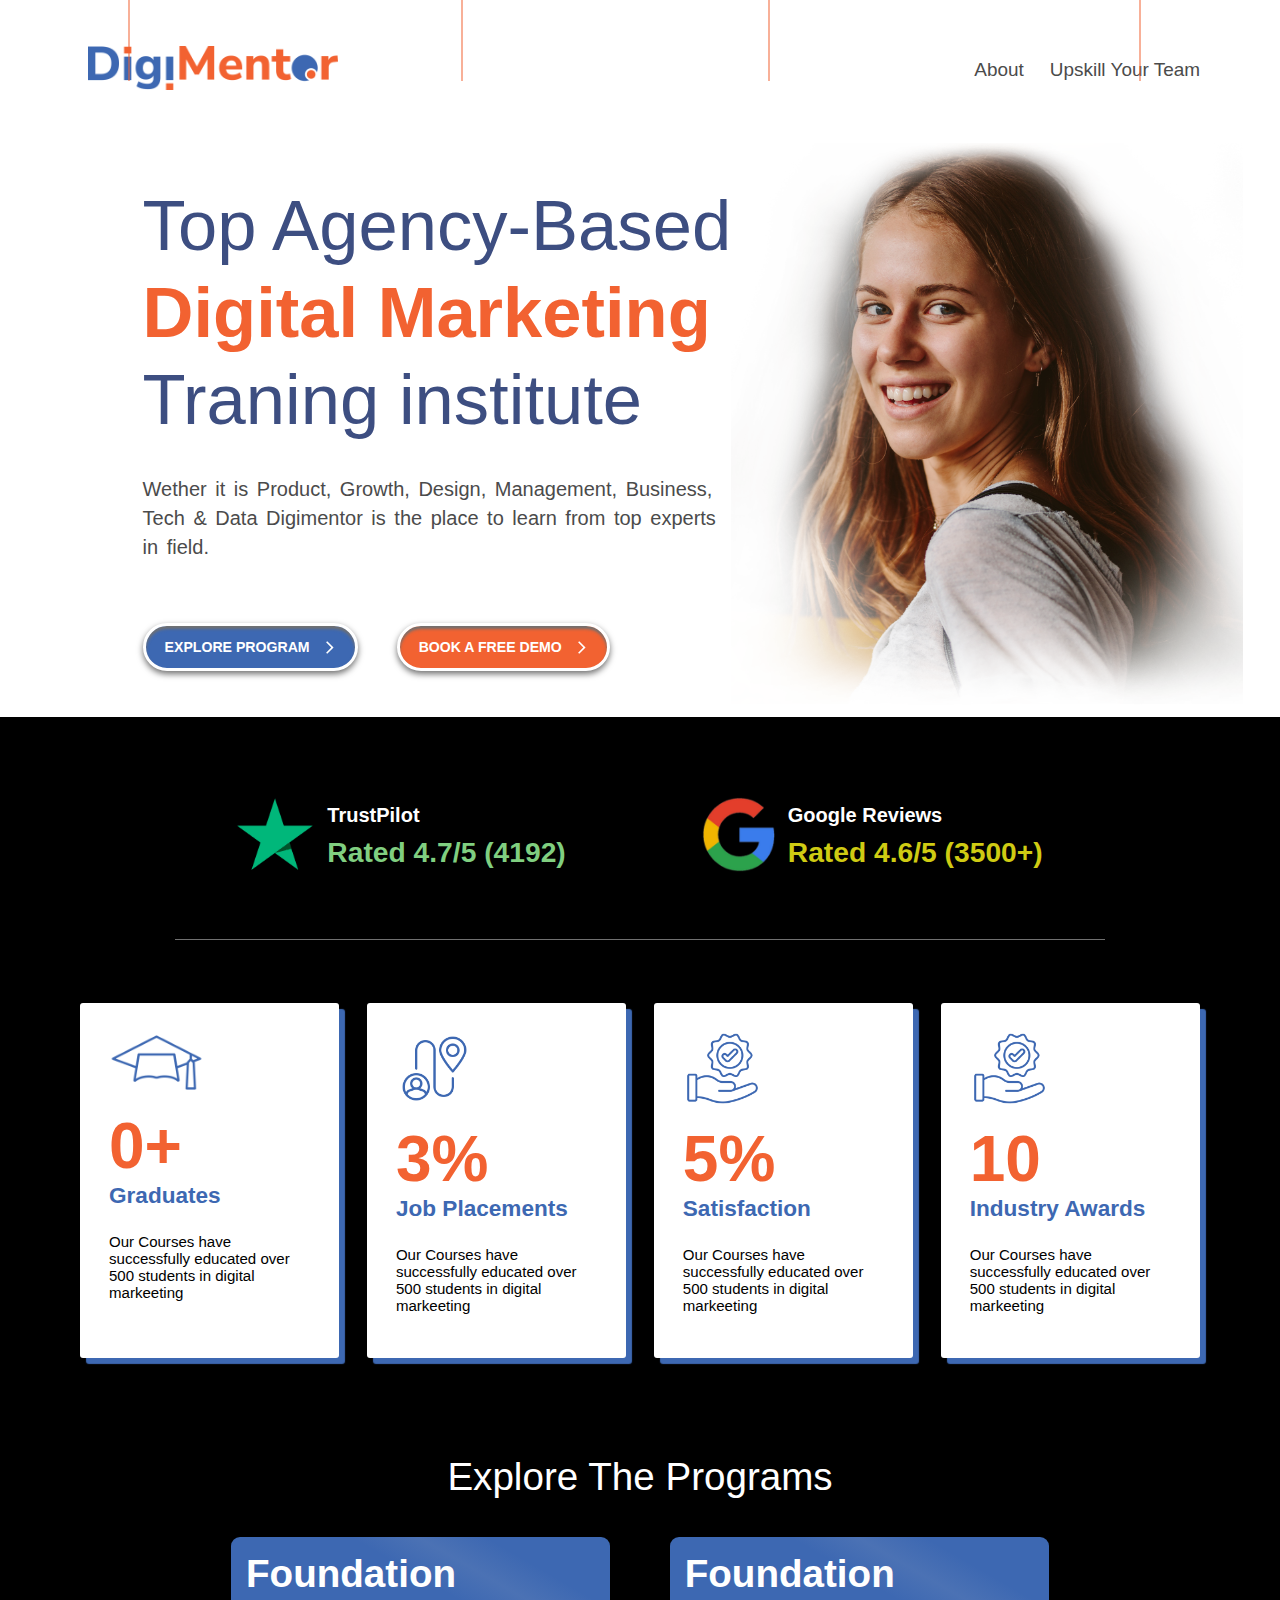
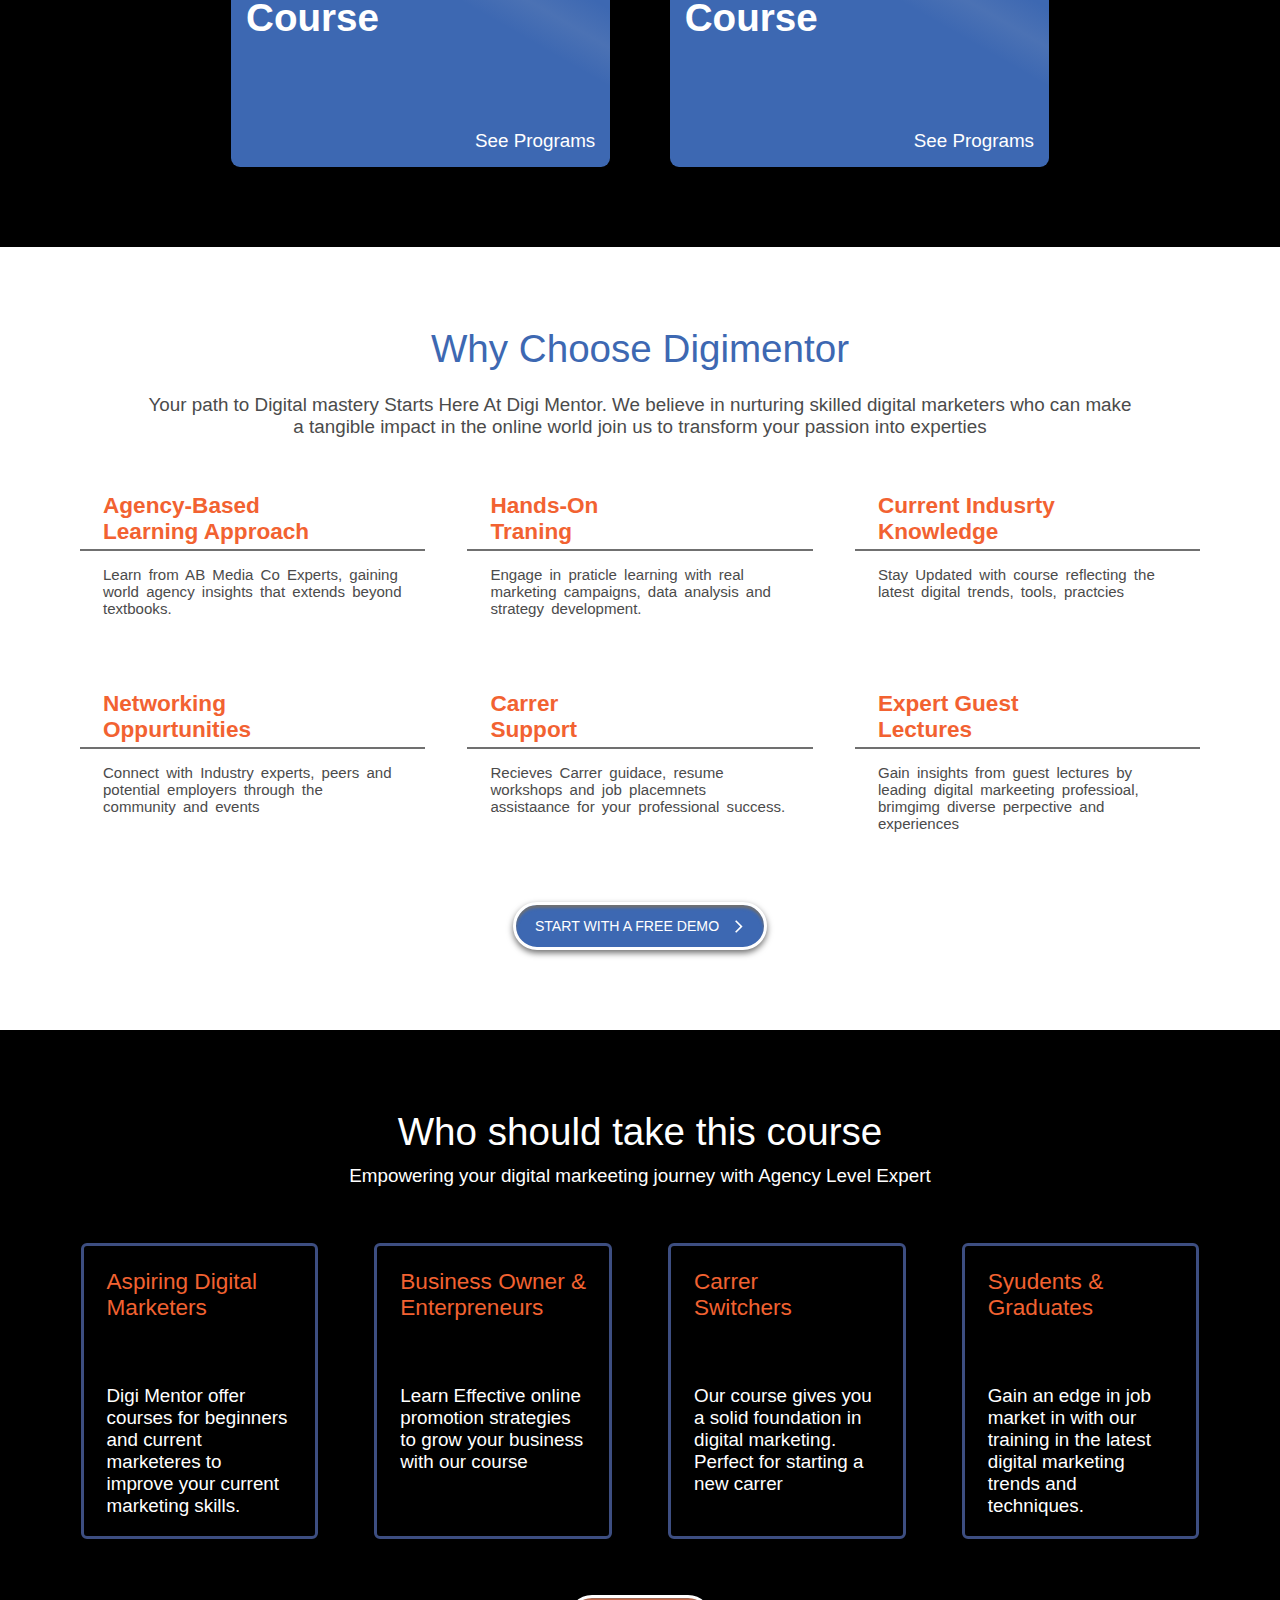
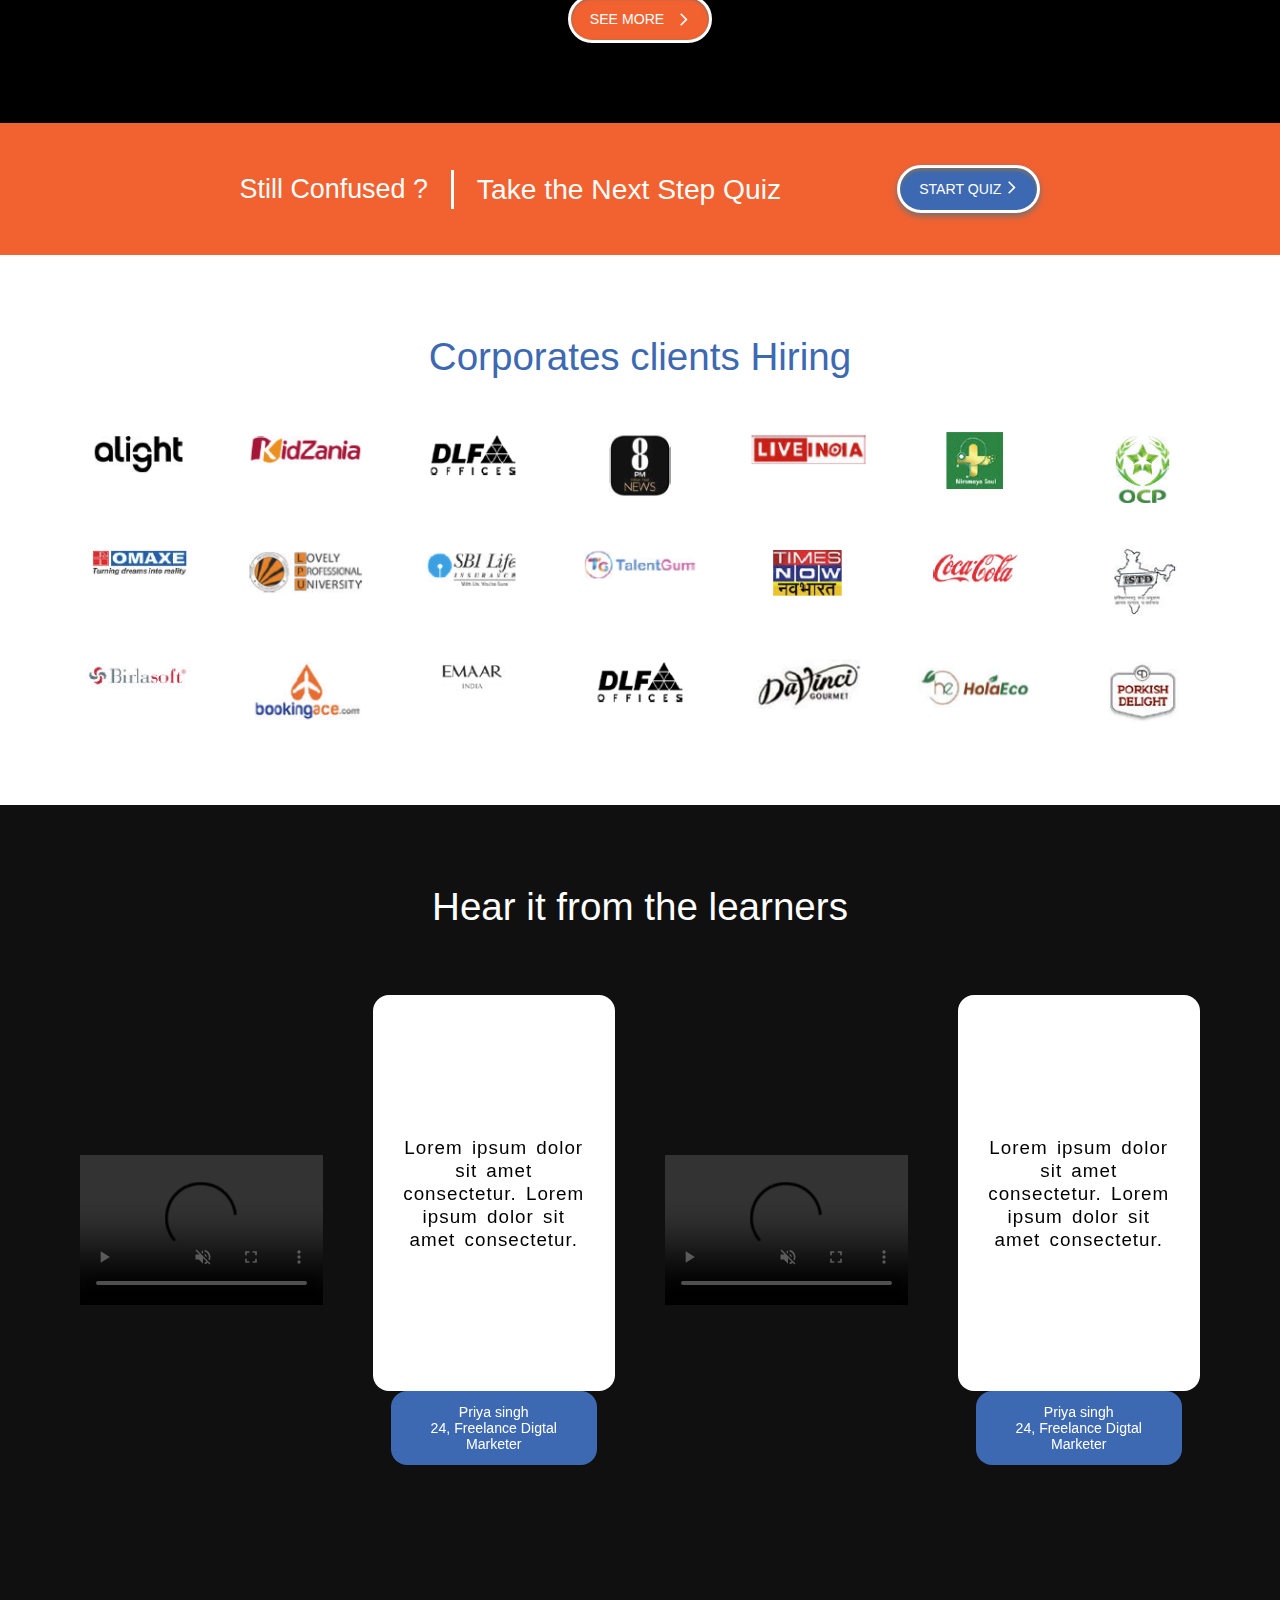
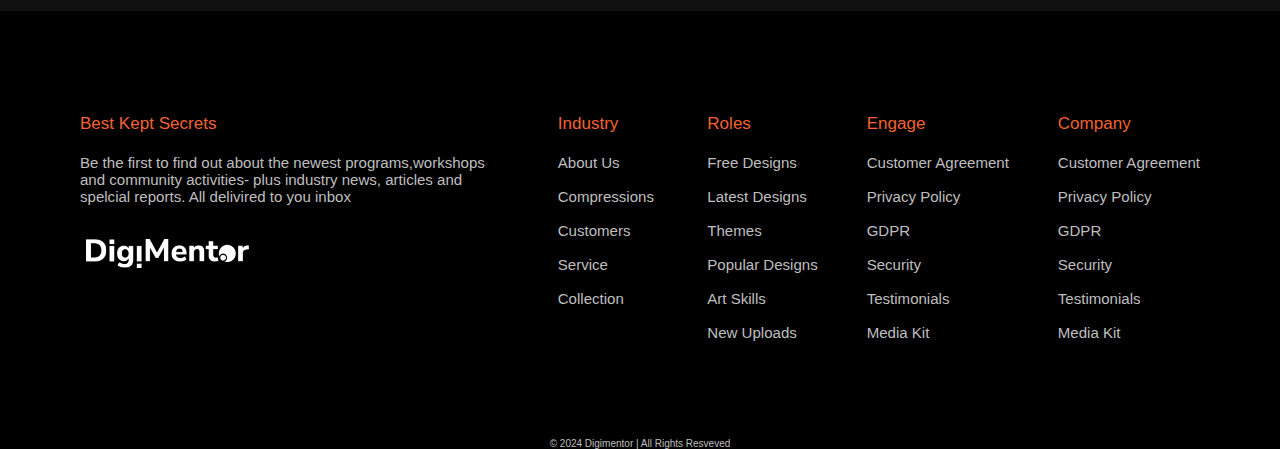
==== commit 3e7ce827: "digimentor lp1 & 2" ====
--- a/index.html
+++ b/index.html
@@ -10,13 +10,45 @@
     <link
         href="https://fonts.googleapis.com/css2?family=Nunito+Sans:ital,opsz,wght@0,6..12,200..1000;1,6..12,200..1000&display=swap"
         rel="stylesheet">
+    <link rel="stylesheet" href="https://cdnjs.cloudflare.com/ajax/libs/font-awesome/4.7.0/css/font-awesome.min.css">
+
     <link rel="stylesheet" href="https://cdn.jsdelivr.net/npm/swiper@11/swiper-bundle.min.css" />
     <link rel="stylesheet" href="hp.css">
 </head>
 
 <body>
 
-    <!-- <custom-header></custom-header> -->
+    <custom-Header>
+
+        <div class="digimenu page-width header" id="myHeader">
+            <div class="sitelogo">
+                <img src="Assets/site-logo.png">
+            </div>
+            <div class="digioptions">
+                <a href="#">About</a>
+                <a href="#">Upskill Your Team</a>
+                <div class="mob_optns">
+                    <svg width="25px" height="25px" viewBox="0 0 28 28" fill="none" xmlns="http://www.w3.org/2000/svg"
+                        stroke="" stroke-width="2.8">
+                        <g id="SVGRepo_bgCarrier" stroke-width="0"></g>
+                        <g id="SVGRepo_tracerCarrier" stroke-linecap="round" stroke-linejoin="round"></g>
+                        <g id="SVGRepo_iconCarrier">
+                            <path
+                                d="M4 7C4 6.44771 4.44772 6 5 6H24C24.5523 6 25 6.44771 25 7C25 7.55229 24.5523 8 24 8H5C4.44772 8 4 7.55229 4 7Z"
+                                fill="#000"></path>
+                            <path
+                                d="M4 13.9998C4 13.4475 4.44772 12.9997 5 12.9997L16 13C16.5523 13 17 13.4477 17 14C17 14.5523 16.5523 15 16 15L5 14.9998C4.44772 14.9998 4 14.552 4 13.9998Z"
+                                fill="#000"></path>
+                            <path
+                                d="M5 19.9998C4.44772 19.9998 4 20.4475 4 20.9998C4 21.552 4.44772 21.9997 5 21.9997H22C22.5523 21.9997 23 21.552 23 20.9998C23 20.4475 22.5523 19.9998 22 19.9998H5Z"
+                                fill="#000"></path>
+                        </g>
+                    </svg>
+                </div>
+            </div>
+        </div>
+
+    </custom-Header>
 
     <div class="digi_whole light">
 
@@ -40,34 +72,6 @@
             <!-- <div class="grey_line5"> -->
             <div id="lineh5"></div>
             <!-- </div> -->
-        </div>
-
-        <div class="digimenu page-width header" id="myHeader">
-            <div class="sitelogo">
-                <img src="Assets/site-logo.png">
-            </div>
-            <div class="digioptions">
-                <a href="#">About</a>
-                <a href="#">Upskill Your Team</a>
-                <div class="mob_optns">
-                    <svg width="25px" height="25px" viewBox="0 0 28 28" fill="none" xmlns="http://www.w3.org/2000/svg"
-                        stroke="" stroke-width="2.8">
-                        <g id="SVGRepo_bgCarrier" stroke-width="0"></g>
-                        <g id="SVGRepo_tracerCarrier" stroke-linecap="round" stroke-linejoin="round"></g>
-                        <g id="SVGRepo_iconCarrier">
-                            <path
-                                d="M4 7C4 6.44771 4.44772 6 5 6H24C24.5523 6 25 6.44771 25 7C25 7.55229 24.5523 8 24 8H5C4.44772 8 4 7.55229 4 7Z"
-                                fill="#000"></path>
-                            <path
-                                d="M4 13.9998C4 13.4475 4.44772 12.9997 5 12.9997L16 13C16.5523 13 17 13.4477 17 14C17 14.5523 16.5523 15 16 15L5 14.9998C4.44772 14.9998 4 14.552 4 13.9998Z"
-                                fill="#000"></path>
-                            <path
-                                d="M5 19.9998C4.44772 19.9998 4 20.4475 4 20.9998C4 21.552 4.44772 21.9997 5 21.9997H22C22.5523 21.9997 23 21.552 23 20.9998C23 20.4475 22.5523 19.9998 22 19.9998H5Z"
-                                fill="#000"></path>
-                        </g>
-                    </svg>
-                </div>
-            </div>
         </div>
 
         <!-- top-banner -->
@@ -954,7 +958,6 @@
                     </div>
                 </div>
 
-
             </div>
         </div>
 
@@ -969,7 +972,7 @@
 
                 <div class="swiper mySwiper4">
                     <div class="swiper-wrapper">
-                        
+
                         <div class="swiper-slide">
                             <div class="opensrc">
                                 <video controls autoplay loop muted
@@ -1080,264 +1083,210 @@
 
                 </div>
             </div>
-            </div>
-
-            <!-- foot -->
-            <section class="footer">
-                <div class="footer-row">
-                    <div class="footer-col para_and_ttl">
-                        <h4 class="footer_col_frsthdng">Best Kept Secrets</h4>
-                        <p>
-                            Be the first to find out about the newest programs,workshops and community activities- plus
-                            industry news, articles and spelcial reports. All delivired to you inbox
-                        </p>
-                        <div class="img_lst">
-                            <img src="Assets/footer-logo.png" alt="">
-                        </div>
-                    </div>
-                    <div class="footer-col">
-                        <h4>Industry</h4>
-                        <ul class="links">
-                            <li><a href="#">About Us</a></li>
-                            <li><a href="#">Compressions</a></li>
-                            <li><a href="#">Customers</a></li>
-                            <li><a href="#">Service</a></li>
-                            <li><a href="#">Collection</a></li>
-                        </ul>
-                    </div>
-                    <div class="footer-col">
-                        <h4>Roles</h4>
-                        <ul class="links">
-                            <li><a href="#">Free Designs</a></li>
-                            <li><a href="#">Latest Designs</a></li>
-                            <li><a href="#">Themes</a></li>
-                            <li><a href="#">Popular Designs</a></li>
-                            <li><a href="#">Art Skills</a></li>
-                            <li><a href="#">New Uploads</a></li>
-                        </ul>
-                    </div>
-                    <div class="footer-col">
-                        <h4>Engage</h4>
-                        <ul class="links">
-                            <li><a href="#">Customer Agreement</a></li>
-                            <li><a href="#">Privacy Policy</a></li>
-                            <li><a href="#">GDPR</a></li>
-                            <li><a href="#">Security</a></li>
-                            <li><a href="#">Testimonials</a></li>
-                            <li><a href="#">Media Kit</a></li>
-                        </ul>
-                    </div>
-                    <div class="footer-col">
-                        <!-- <form action="#">
+        </div>
+    </div>
+
+    <!-- foot -->
+    <custom-Section>
+        <Section class="footer">
+            <div class="footer-row">
+                <div class="footer-col para_and_ttl">
+                    <h4 class="footer_col_frsthdng">Best Kept Secrets</h4>
+                    <p>
+                        Be the first to find out about the newest programs,workshops and community activities- plus
+                        industry news, articles and spelcial reports. All delivired to you inbox
+                    </p>
+                    <div class="img_lst">
+                        <img src="Assets/footer-logo.png" alt="">
+                    </div>
+                </div>
+                <div class="footer-col">
+                    <h4>Industry</h4>
+                    <ul class="links">
+                        <li><a href="#">About Us</a></li>
+                        <li><a href="#">Compressions</a></li>
+                        <li><a href="#">Customers</a></li>
+                        <li><a href="#">Service</a></li>
+                        <li><a href="#">Collection</a></li>
+                    </ul>
+                </div>
+                <div class="footer-col">
+                    <h4>Roles</h4>
+                    <ul class="links">
+                        <li><a href="#">Free Designs</a></li>
+                        <li><a href="#">Latest Designs</a></li>
+                        <li><a href="#">Themes</a></li>
+                        <li><a href="#">Popular Designs</a></li>
+                        <li><a href="#">Art Skills</a></li>
+                        <li><a href="#">New Uploads</a></li>
+                    </ul>
+                </div>
+                <div class="footer-col">
+                    <h4>Engage</h4>
+                    <ul class="links">
+                        <li><a href="#">Customer Agreement</a></li>
+                        <li><a href="#">Privacy Policy</a></li>
+                        <li><a href="#">GDPR</a></li>
+                        <li><a href="#">Security</a></li>
+                        <li><a href="#">Testimonials</a></li>
+                        <li><a href="#">Media Kit</a></li>
+                    </ul>
+                </div>
+                <div class="footer-col">
+                    <!-- <form action="#">
                         <input type="text" placeholder="Your email" required>
                         <button type="submit">SUBSCRIBE</button>
                     </form> -->
-                        <h4>Company</h4>
-                        <ul class="links">
-                            <li><a href="#">Customer Agreement</a></li>
-                            <li><a href="#">Privacy Policy</a></li>
-                            <li><a href="#">GDPR</a></li>
-                            <li><a href="#">Security</a></li>
-                            <li><a href="#">Testimonials</a></li>
-                            <li><a href="#">Media Kit</a></li>
-                        </ul>
-                        <!-- <div class="icons">
+                    <h4>Company</h4>
+                    <ul class="links">
+                        <li><a href="#">Customer Agreement</a></li>
+                        <li><a href="#">Privacy Policy</a></li>
+                        <li><a href="#">GDPR</a></li>
+                        <li><a href="#">Security</a></li>
+                        <li><a href="#">Testimonials</a></li>
+                        <li><a href="#">Media Kit</a></li>
+                    </ul>
+                    <!-- <div class="icons">
                         <i class="fa-brands fa-facebook-f"></i>
                         <i class="fa-brands fa-twitter"></i>
                         <i class="fa-brands fa-linkedin"></i>
                         <i class="fa-brands fa-github"></i>
                     </div> -->
-                    </div>
-                </div>
-                <div class="year">
-                    <p> &copy; 2024 Digimentor | All Rights Resveved</p>
-                </div>
-            </section>
-
-
-
-            <script>
-                window.onscroll = function () { myFunction() };
-
-                var header = document.getElementById("myHeader");
-                var sticky = header.offsetTop;
-
-                function myFunction() {
-                    if (window.pageYOffset > sticky) {
-                        header.classList.add("sticky");
-                    } else {
-                        header.classList.remove("sticky");
-                    }
+                </div>
+            </div>
+            <div class="year">
+                <p> &copy; 2024 Digimentor | All Rights Resveved</p>
+            </div>
+        </Section>
+    </custom-Section>
+
+    <!-- <custom-footer></custom-footer> -->
+
+    <script src="https://cdn.jsdelivr.net/npm/swiper@11/swiper-bundle.min.js"></script>
+
+    <!-- Initialize Swiper -->
+    <script>
+        var swiper = new Swiper(".mySwiper", {
+            slidesPerView: 1,
+            spaceBetween: 20,
+        });
+
+
+
+        var swiper1 = new Swiper(".mySwiper1", {
+            slidesPerView: 3,
+            spaceBetween: 30,
+            loop: true,
+            breakpoints: {
+                768: {
+                    slidesPerView: 4,
+                    spaceBetween: 40,
+                },
+                1024: {
+                    slidesPerView: 7,
+                    spaceBetween: 50,
+                },
+            },
+            autoplay: {
+                delay: 2500,
+                disableOnInteraction: false,
+            },
+            pagination: {
+                clickable: true,
+            },
+        });
+        var swiper2 = new Swiper(".mySwiper2", {
+            slidesPerView: 3,
+            spaceBetween: 30,
+            loop: true,
+            breakpoints: {
+                768: {
+                    slidesPerView: 4,
+                    spaceBetween: 40,
+                },
+                1024: {
+                    slidesPerView: 7,
+                    spaceBetween: 50,
+                },
+            },
+            autoplay: {
+                delay: 2500,
+                disableOnInteraction: false,
+            },
+            pagination: {
+                clickable: true,
+            },
+        });
+        var swiper3 = new Swiper(".mySwiper3", {
+            slidesPerView: 3,
+            spaceBetween: 30,
+            loop: true,
+            breakpoints: {
+                768: {
+                    slidesPerView: 4,
+                    spaceBetween: 40,
+                },
+                1024: {
+                    slidesPerView: 7,
+                    spaceBetween: 50,
+                },
+            },
+            autoplay: {
+                delay: 2500,
+                disableOnInteraction: false,
+            },
+            pagination: {
+                clickable: true,
+            },
+        });
+
+        var swiper4 = new Swiper(".mySwiper4", {
+            slidesPerView: 1,
+            spaceBetween: 1,
+            loop: true,
+            breakpoints: {
+                768: {
+                    slidesPerView: 2,
+                    spaceBetween: 40,
+                },
+                1024: {
+                    slidesPerView: 4,
+                    spaceBetween: 50,
+                },
+            },
+            autoplay: {
+                delay: 2500,
+                disableOnInteraction: false,
+            },
+
+        });
+
+    </script>
+
+    <script>
+        const accordionBtns = document.querySelectorAll(".accordion");
+
+        accordionBtns.forEach((accordion) => {
+            accordion.onclick = function () {
+                this.classList.toggle("is-open");
+
+                let content = this.nextElementSibling;
+                console.log(content);
+
+                if (content.style.maxHeight) {
+                    //this is if the accordion is open
+                    content.style.maxHeight = null;
+                } else {
+                    //if the accordion is currently closed
+                    content.style.maxHeight = content.scrollHeight + "px";
+                    console.log(content.style.maxHeight);
                 }
-            </script>
-            <!-- <custom-footer></custom-footer> -->
-
-            <script src="https://cdn.jsdelivr.net/npm/swiper@11/swiper-bundle.min.js"></script>
-
-            <!-- Initialize Swiper -->
-            <script>
-                var swiper = new Swiper(".mySwiper", {
-                    slidesPerView: 1,
-                    spaceBetween: 20,
-                });
-
-
-
-                var swiper1 = new Swiper(".mySwiper1", {
-                    slidesPerView: 3,
-                    spaceBetween: 30,
-                    loop: true,
-                    breakpoints: {
-                        768: {
-                            slidesPerView: 4,
-                            spaceBetween: 40,
-                        },
-                        1024: {
-                            slidesPerView: 7,
-                            spaceBetween: 50,
-                        },
-                    },
-                    autoplay: {
-                        delay: 2500,
-                        disableOnInteraction: false,
-                    },
-                    pagination: {
-                        clickable: true,
-                    },
-                });
-                var swiper2 = new Swiper(".mySwiper2", {
-                    slidesPerView: 3,
-                    spaceBetween: 30,
-                    loop: true,
-                    breakpoints: {
-                        768: {
-                            slidesPerView: 4,
-                            spaceBetween: 40,
-                        },
-                        1024: {
-                            slidesPerView: 7,
-                            spaceBetween: 50,
-                        },
-                    },
-                    autoplay: {
-                        delay: 2500,
-                        disableOnInteraction: false,
-                    },
-                    pagination: {
-                        clickable: true,
-                    },
-                });
-                var swiper3 = new Swiper(".mySwiper3", {
-                    slidesPerView: 3,
-                    spaceBetween: 30,
-                    loop: true,
-                    breakpoints: {
-                        768: {
-                            slidesPerView: 4,
-                            spaceBetween: 40,
-                        },
-                        1024: {
-                            slidesPerView: 7,
-                            spaceBetween: 50,
-                        },
-                    },
-                    autoplay: {
-                        delay: 2500,
-                        disableOnInteraction: false,
-                    },
-                    pagination: {
-                        clickable: true,
-                    },
-                });
-
-                var swiper4 = new Swiper(".mySwiper4", {
-                    slidesPerView: 1,
-                    spaceBetween: 1,
-                    loop: true,
-                    breakpoints: {
-                        768: {
-                            slidesPerView: 2,
-                            spaceBetween: 40,
-                        },
-                        1024: {
-                            slidesPerView: 4,
-                            spaceBetween: 50,
-                        },
-                    },
-                    autoplay: {
-                        delay: 2500,
-                        disableOnInteraction: false,
-                    },
-                
-                });
-
-            </script>
-
-            <script>
-                const speed = 200; // Slower speed for smoother increments on mobile devices
-                const minIncrement = 1; // Minimum increment value
-
-                function incrementCounters(counter) {
-                    const updateCount = () => {
-                        const target = parseInt(counter.getAttribute("data-target"));
-                        const count = parseInt(counter.innerText);
-
-                        // Calculate increment as a percentage of the target value or a minimum increment
-                        let increment = Math.max(minIncrement, Math.ceil(target * 0.01)); // Use 1% of the target or the minimum increment
-
-                        // Update the counter value
-                        if (count < target) {
-                            const newCount = count + increment;
-                            counter.innerText = newCount > target ? target : newCount;
-                            setTimeout(updateCount, 50); // Adjust timing for smoother animation
-                        } else {
-                            counter.innerText = target;
-                        }
-                    };
-
-                    updateCount();
-                }
-
-                function checkIfInView() {
-                    const element = document.querySelector('.behnd_scnc_sctn');
-                    if (!element) return; // Early return if the element is not found
-
-                    const oTop = element.getBoundingClientRect().top;
-                    const windowHeight = window.innerHeight || document.documentElement.clientHeight;
-                    const isVisible = oTop < windowHeight && oTop >= 0;
-
-                    if (isVisible) {
-                        const counters = document.querySelectorAll('.count');
-                        counters.forEach(incrementCounters);
-                        // Remove observer since it's not needed anymore
-                        observer.unobserve(element);
-                    }
-                }
-
-                const observerOptions = {
-                    root: null,
-                    rootMargin: '0px',
-                    threshold: [0.1, 0.5] // Adjusted thresholds for better detection
-                };
-
-                const observer = new IntersectionObserver((entries) => {
-                    entries.forEach((entry) => {
-                        if (entry.isIntersecting) {
-                            checkIfInView();
-                            observer.unobserve(entry.target);
-                        }
-                    });
-                }, observerOptions);
-
-                // Observe the target section
-                const targetSection = document.querySelector('.behnd_scnc_sctn');
-                if (targetSection) {
-                    observer.observe(targetSection);
-                }
-
-            </script>
-
-            <script src="custom_element.js"></script>
+            };
+        });
+
+    </script>
+
+    <script src="custom_element.js"></script>
 
 </body>
 
--- a/hp.css
+++ b/hp.css
@@ -7,24 +7,24 @@
     padding: 80px 80px;
 }
 
-@media (min-width:1600px){
-    .digioptions a{
+@media (min-width:1600px) {
+    .digioptions a {
         font-size: 1.25vw;
     }
 }
 
-.explore_card{
+.explore_card {
     -webkit-animation: shimmy 3s ease-in-out infinite;
     overflow: hidden;
-  }
-
-  #light {
+}
+
+#light {
     position: relative;
     top: 150px;
     width: 100%;
 }
 
-.grey_line1{
+.grey_line1 {
     height: 100vh;
     left: 10%;
     position: absolute;
@@ -34,7 +34,7 @@
     z-index: 9;
 }
 
-.grey_line2{
+.grey_line2 {
     height: 100vh;
     left: 25%;
     position: absolute;
@@ -44,7 +44,7 @@
     z-index: 9;
 }
 
-.grey_line3{
+.grey_line3 {
     height: 100vh;
     left: 40%;
     position: absolute;
@@ -54,7 +54,7 @@
     z-index: 9;
 }
 
-.grey_line4{
+.grey_line4 {
     height: 100vh;
     left: 75%;
     position: absolute;
@@ -64,7 +64,7 @@
     z-index: 9;
 }
 
-.grey_line5{
+.grey_line5 {
     height: 100vh;
     left: 90%;
     position: absolute;
@@ -74,7 +74,7 @@
     z-index: 9;
 }
 
-.grey_line6{
+.grey_line6 {
     height: 100vh;
     left: 59%;
     position: absolute;
@@ -86,9 +86,9 @@
 
 #lineh1 {
     position: fixed;
-    top: 0; 
+    top: 0;
     left: 10%;
-    width: 2px; 
+    width: 2px;
     height: 9vh;
     background: #f2623180;
     animation: lineH 6s 1s infinite linear;
@@ -97,9 +97,9 @@
 
 #lineh2 {
     position: fixed;
-    top: 0; 
+    top: 0;
     left: 36%;
-    width: 2px; 
+    width: 2px;
     height: 9vh;
     background: #f2623180;
     animation: lineH 6s 2s infinite linear;
@@ -119,9 +119,9 @@
 
 #lineh4 {
     position: fixed;
-    top: 0; 
+    top: 0;
     left: 60%;
-    width: 2px; 
+    width: 2px;
     height: 9vh;
     background: #f2623180;
     animation: lineH 6s 3s infinite linear;
@@ -130,9 +130,9 @@
 
 #lineh5 {
     position: fixed;
-    top: 0; 
+    top: 0;
     left: 89%;
-    width: 2px; 
+    width: 2px;
     height: 9vh;
     background: #f2623180;
     animation: lineH 6s 4s infinite linear;
@@ -150,7 +150,7 @@
     z-index: 9;
 } */
 
-.hear_txt{
+.hear_txt {
     font-size: 3.015vw;
 }
 
@@ -158,6 +158,7 @@
     0% {
         top: 0;
     }
+
     100% {
         top: calc(100vh - 10px);
     }
@@ -190,7 +191,8 @@
 
 @-webkit-keyframes shine {
 
-    0%, 100% {
+    0%,
+    100% {
         margin-top: -300px;
     }
 
@@ -205,20 +207,22 @@
 .digimenu {
     display: flex;
     justify-content: space-between;
-    padding: 40px 80px 0 80px;
-}
- 
-  .sticky {
+    padding: 40px 80px 40px 80px;
+    align-items: center;
+}
+
+.sticky {
     position: fixed;
     top: 0;
     width: -webkit-fill-available;
+    width: -moz-available;
     background: #fff;
     z-index: 9;
     align-items: center;
     padding-bottom: 40px;
-  }
-
-.mob_optns{
+}
+
+.mob_optns {
     display: none;
 }
 
@@ -227,15 +231,15 @@
     gap: 26px;
 }
 
-.digioptions a{
+.digioptions a {
     text-decoration: none;
     color: #4b4b4b;
     font-size: 1.48vw;
     height: max-content;
 }
 
-.sitelogo img{
-    width:100%;
+.sitelogo img {
+    width: 100%;
     height: auto;
 }
 
@@ -251,6 +255,7 @@
     flex-wrap: wrap;
     justify-content: space-between;
     padding: 80px;
+    background: #000;
 }
 
 .footer-row .footer-col h4 {
@@ -281,10 +286,10 @@
     font-size: 1.176vw;
 }
 
-.year p{
+.year p {
     font-size: 10px;
     margin: 0;
-    color:#bfbfbf;
+    color: #bfbfbf;
     text-align: center;
 }
 
@@ -320,9 +325,18 @@
     color: #ccc;
 }
 
-.para_and_ttl p{
+.para_and_ttl p {
     width: 33.5vw;
 }
+
+/* 
+.para_and_ttl {
+    display: flex;
+    flex-direction: column;
+    justify-content: center;
+    align-items: center;
+    width: 100%;
+} */
 
 .footer-col form button {
     background: #fff;
@@ -359,6 +373,7 @@
 .sec-style .swiper-slide {
     background: transparent;
 }
+
 .swiper-slide {
     text-align: center;
     font-size: 18px;
@@ -409,7 +424,7 @@
     display: flex;
 }
 
-.swipe_left_head{
+.swipe_left_head {
     width: 46%;
 }
 
@@ -424,7 +439,7 @@
 
 .head_pd span {
     color: #F26231;
-    font-size:5.51vw;
+    font-size: 5.51vw;
     font-weight: 600;
 }
 
@@ -491,7 +506,7 @@
     color: white;
     justify-content: center;
     display: flex;
-    padding-top:23px;
+    padding-top: 23px;
     align-items: center;
 }
 
@@ -619,26 +634,35 @@
     0% {
         transform: rotateY(0deg);
     }
+
     50% {
         transform: rotateY(180deg);
     }
+
     100% {
-        transform:rotateY(360deg);
-    }
-}
-
-
-.googleiconlogo{
+        transform: rotateY(360deg);
+    }
+}
+
+
+.googleiconlogo {
     animation: bounce 2s infinite;
 }
 
 @keyframes bounce {
-    0%, 20%, 50%, 80%, 100% {
+
+    0%,
+    20%,
+    50%,
+    80%,
+    100% {
         transform: translateY(0);
     }
+
     40% {
         transform: translateY(-30px);
     }
+
     60% {
         transform: translateY(-15px);
     }
@@ -870,11 +894,11 @@
     margin: 0;
 }
 
-.hdng_span h2
-{
+.hdng_span h2 {
     font-size: 41px;
 }
-.hdng_span p{
+
+.hdng_span p {
     font-size: 2.206vw;
 }
 
@@ -937,29 +961,29 @@
 
 /* hear it */
 
-.videotxt{
+.videotxt {
     background: #101010;
 }
 
-.opensrc{
-    width: 19.853vw;                            
+.opensrc {
+    width: 19.853vw;
     display: flex;
     flex-direction: column;
 }
 
-.opensrc video{
+.opensrc video {
     width: 100%;
     height: auto;
 }
 
-.videotxt .sec-style{
+.videotxt .sec-style {
     display: flex;
     justify-content: space-between;
     height: auto;
     margin: 3.3vw 0;
 }
 
-.videotxt_btn{
+.videotxt_btn {
     box-shadow: inset 0px 1px 3px #707070;
     height: auto;
     text-align: center;
@@ -976,23 +1000,23 @@
     font-size: 1.103vw;
 }
 
-.videotxt{
+.videotxt {
     display: flex;
     flex-direction: column;
 }
 
-.videotxt a{
+.videotxt a {
     display: flex;
     justify-content: center;
     text-decoration: none;
 }
 
-.hearpara p{
+.hearpara p {
     background-color: #fff;
     border-radius: 16px;
 }
 
-.hearpara{
+.hearpara {
     background-color: #fff;
     border-radius: 16px;
     padding: 23px;
@@ -1002,7 +1026,7 @@
     word-spacing: 3px;
 }
 
-.hear_txt h2{
+.hear_txt h2 {
     font-size: 3.015vw;
     color: #fff;
     text-align: center;
@@ -1010,7 +1034,8 @@
     font-weight: 400;
 }
 
-.hearpara p,.student span{
+.hearpara p,
+.student span {
     font-size: 1.471vw;
     display: flex;
     flex-direction: column;
@@ -1018,19 +1043,19 @@
     align-items: center;
 }
 
-.student span{
+.student span {
     font-size: 1.103vw;
 }
 
-.student{
+.student {
     background: #3D68B2;
     margin: 0 18px;
     border-radius: 16px;
     padding: 13px;
     color: #fff;
-}           
-
-.hearpara{
+}
+
+.hearpara {
     height: 30.882vw;
     line-height: 23px;
     padding: 0 23px;
@@ -1038,31 +1063,31 @@
 
 @media(max-width:768px) {
 
-    .slide_style{
+    .slide_style {
         flex-direction: column-reverse;
         padding-bottom: 33px;
     }
 
-    .swipe_left_head{
-        width:100%;
+    .swipe_left_head {
+        width: 100%;
         padding: 0;
     }
 
     .head_pd {
-        padding: 0  33px 0 33px;
+        padding: 0 33px 0 33px;
         margin-bottom: 0;
     }
 
-    .mob_optns{
+    .mob_optns {
         display: block;
         height: fit-content;
     }
 
-    .digimenu{
+    .digimenu {
         flex-direction: row-reverse;
     }
 
-    .digioptions{
+    .digioptions {
         height: fit-content;
     }
 
@@ -1105,12 +1130,12 @@
         font-size: 13px;
     }
 
-    .confused_lnk{
+    .confused_lnk {
         font-size: 13px;
-        padding:9px;
-    }
-
-    .confused_lnk div{
+        padding: 9px;
+    }
+
+    .confused_lnk div {
         display: flex;
         gap: 13px;
     }
@@ -1125,7 +1150,7 @@
         height: 213px;
     }
 
-    .flip-card-back{
+    .flip-card-back {
         font-size: 13px;
         padding-top: 13px;
     }
@@ -1144,7 +1169,7 @@
         font-size: 19px;
     }
 
-    .logo h2{
+    .logo h2 {
         font-size: 26px;
     }
 
@@ -1250,16 +1275,16 @@
         margin: 10px 0 0 0;
     }
 
-    .footer-row .footer-col h4{
+    .footer-row .footer-col h4 {
         padding-left: 0;
         font-size: 16px;
     }
 
-    .footer-col p{
+    .footer-col p {
         font-size: 11px;
     }
 
-    .footer-col .links li a{
+    .footer-col .links li a {
         font-size: 13px;
     }
 
@@ -1275,7 +1300,8 @@
         gap: 33px;
     }
 
-    .medaltxt, .googleicontxt {
+    .medaltxt,
+    .googleicontxt {
         margin-left: 6px;
     }
 
@@ -1312,7 +1338,8 @@
     .swipe_right_head {
         width: 100%;
     }
-    .swipe_btn{
+
+    .swipe_btn {
         justify-content: center;
     }
 
@@ -1376,39 +1403,41 @@
 
     /* hear it */
 
-    .opensrc{
+    .opensrc {
         width: 100%;
         height: auto;
     }
 
-    .videotxt .sec-style{
+    .videotxt .sec-style {
         flex-wrap: wrap;
     }
 
-    .hearpara p{
+    .hearpara p {
         height: auto;
     }
-    
-    .hearpara p, .student span{
+
+    .hearpara p,
+    .student span {
         font-size: 13Px;
     }
 
-    .videotxt_btn{
+    .videotxt_btn {
         font-size: 13Px;
     }
 
-    .hear_txt h2{
+    .hear_txt h2 {
         font-size: 26px;
         margin-bottom: 16px;
     }
 
-    .opensrc{
+    .opensrc {
         margin-bottom: 33px;
     }
 
     .para_and_ttl p {
         width: auto;
     }
+
     .hearpara {
         height: 489px;
     }
@@ -1417,7 +1446,7 @@
         margin-left: 16px;
     }
 
-    .digioptions a{
+    .digioptions a {
         display: none;
     }
 
@@ -1425,7 +1454,7 @@
         width: 123px;
     }
 
-    .mob_optns svg{
+    .mob_optns svg {
         width: 25px;
         height: 25px;
     }
@@ -1442,7 +1471,7 @@
         font-size: 11px;
     }
 
-    .swipe_btn{
+    .swipe_btn {
         justify-content: center;
     }
 
@@ -1455,33 +1484,50 @@
         margin-bottom: 30px;
     }
 
-    .btnstyle, .txtbtndc, .confused_lnk, .bannre_txt-btn, .videotxt_btn{
+    .btnstyle,
+    .txtbtndc,
+    .confused_lnk,
+    .bannre_txt-btn,
+    .videotxt_btn {
         font-size: 9px;
         justify-content: center;
         align-items: center;
         gap: 3px;
     }
-    svg{
+
+    svg {
         width: 10px;
-    height: 10px; 
-    }
-
-    .confused_lnk div{
+        height: 10px;
+    }
+
+    .confused_lnk div {
         gap: 6px;
     }
 
-    .secard_head h2, .digimentor_head h2, .program_subsection-head, .logo h2, .hear_txt h2{
+    .secard_head h2,
+    .digimentor_head h2,
+    .program_subsection-head,
+    .logo h2,
+    .hear_txt h2 {
         font-size: 19px;
     }
 
-    .secard_head h3, .flip-card-back, .digimentor_head h3,.explore_card span, .percent_heading, .crd_prcnt_para p {
+    .secard_head h3,
+    .flip-card-back,
+    .digimentor_head h3,
+    .explore_card span,
+    .percent_heading,
+    .crd_prcnt_para p {
         font-size: 11px;
     }
 
-    .flip-card-front p, .card_text h2, .explore_card h2 {
+    .flip-card-front p,
+    .card_text h2,
+    .explore_card h2 {
         font-size: 16px;
     }
-    .flip-card-inner{
+
+    .flip-card-inner {
         padding: 23px;
     }
 
@@ -1494,7 +1540,7 @@
         gap: 50px;
     }
 
-    .mob_optns svg{
+    .mob_optns svg {
         width: 25px;
         height: 25px;
     }
